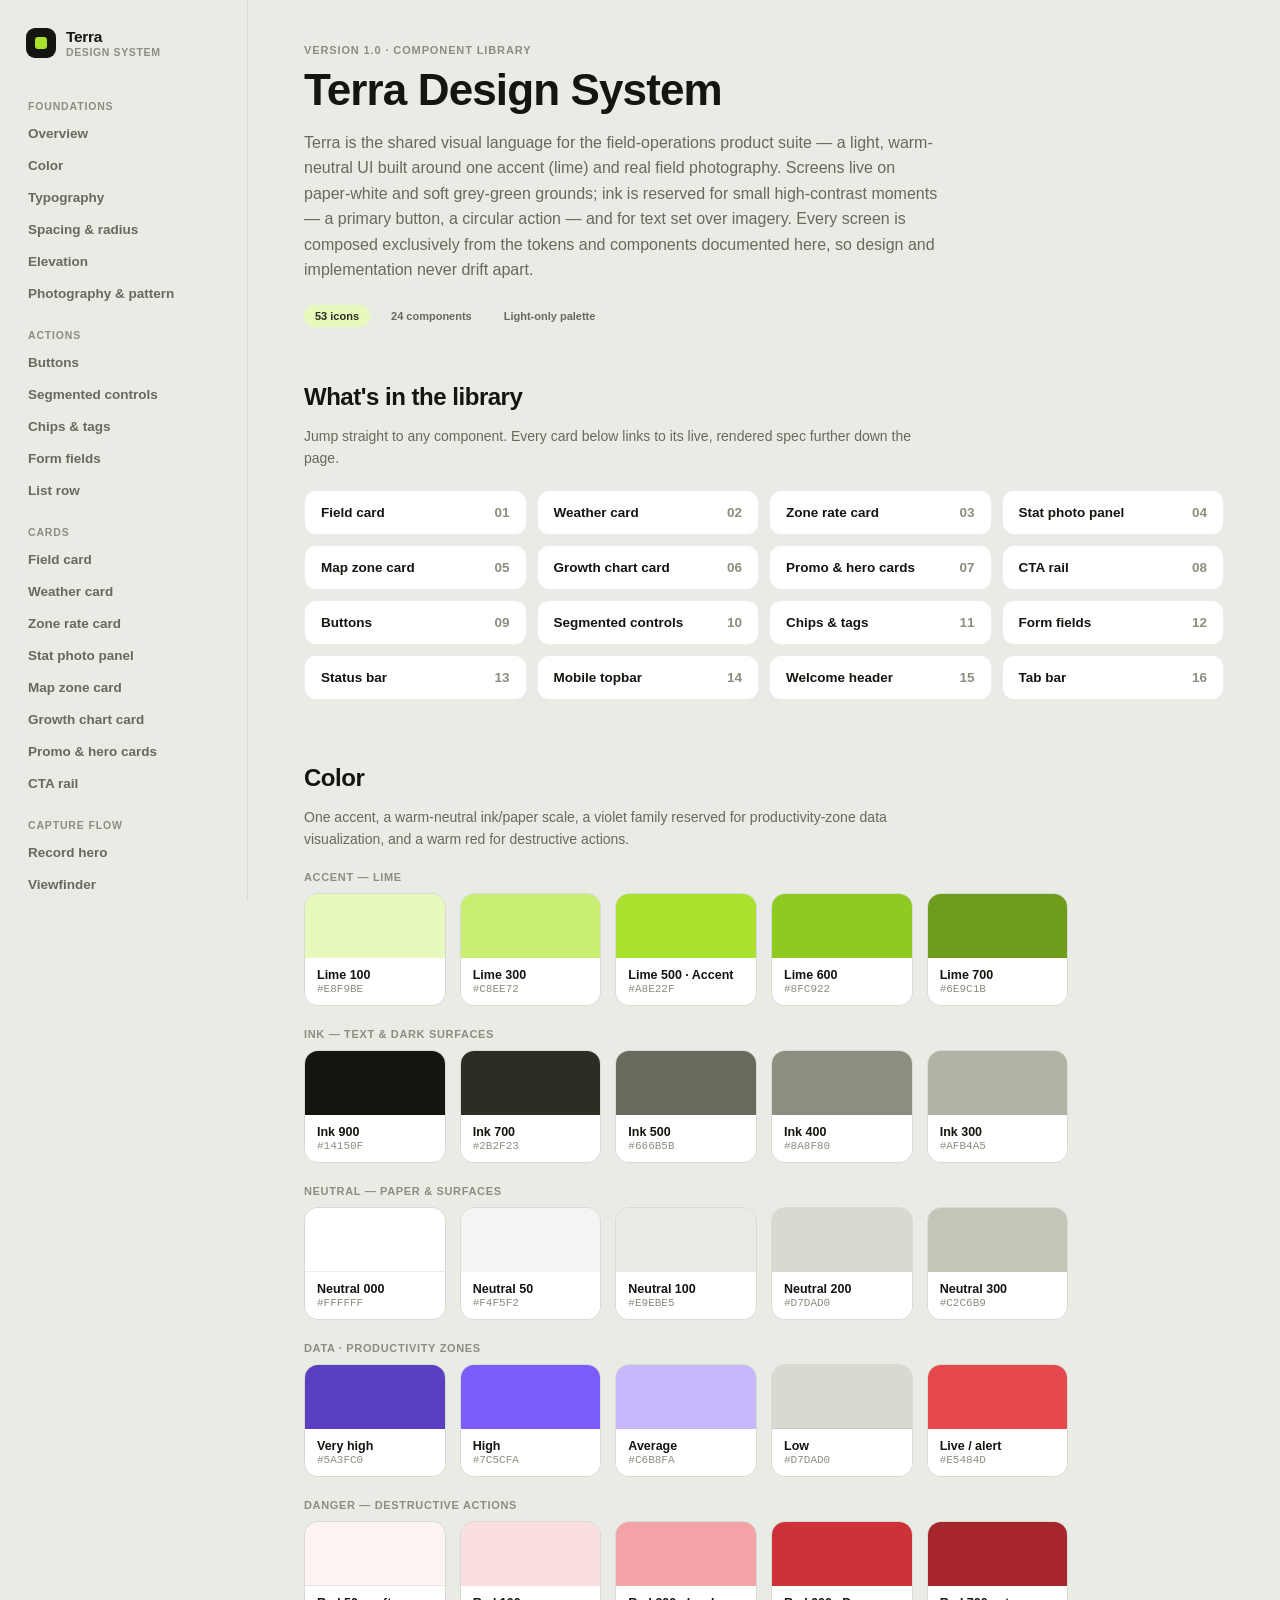
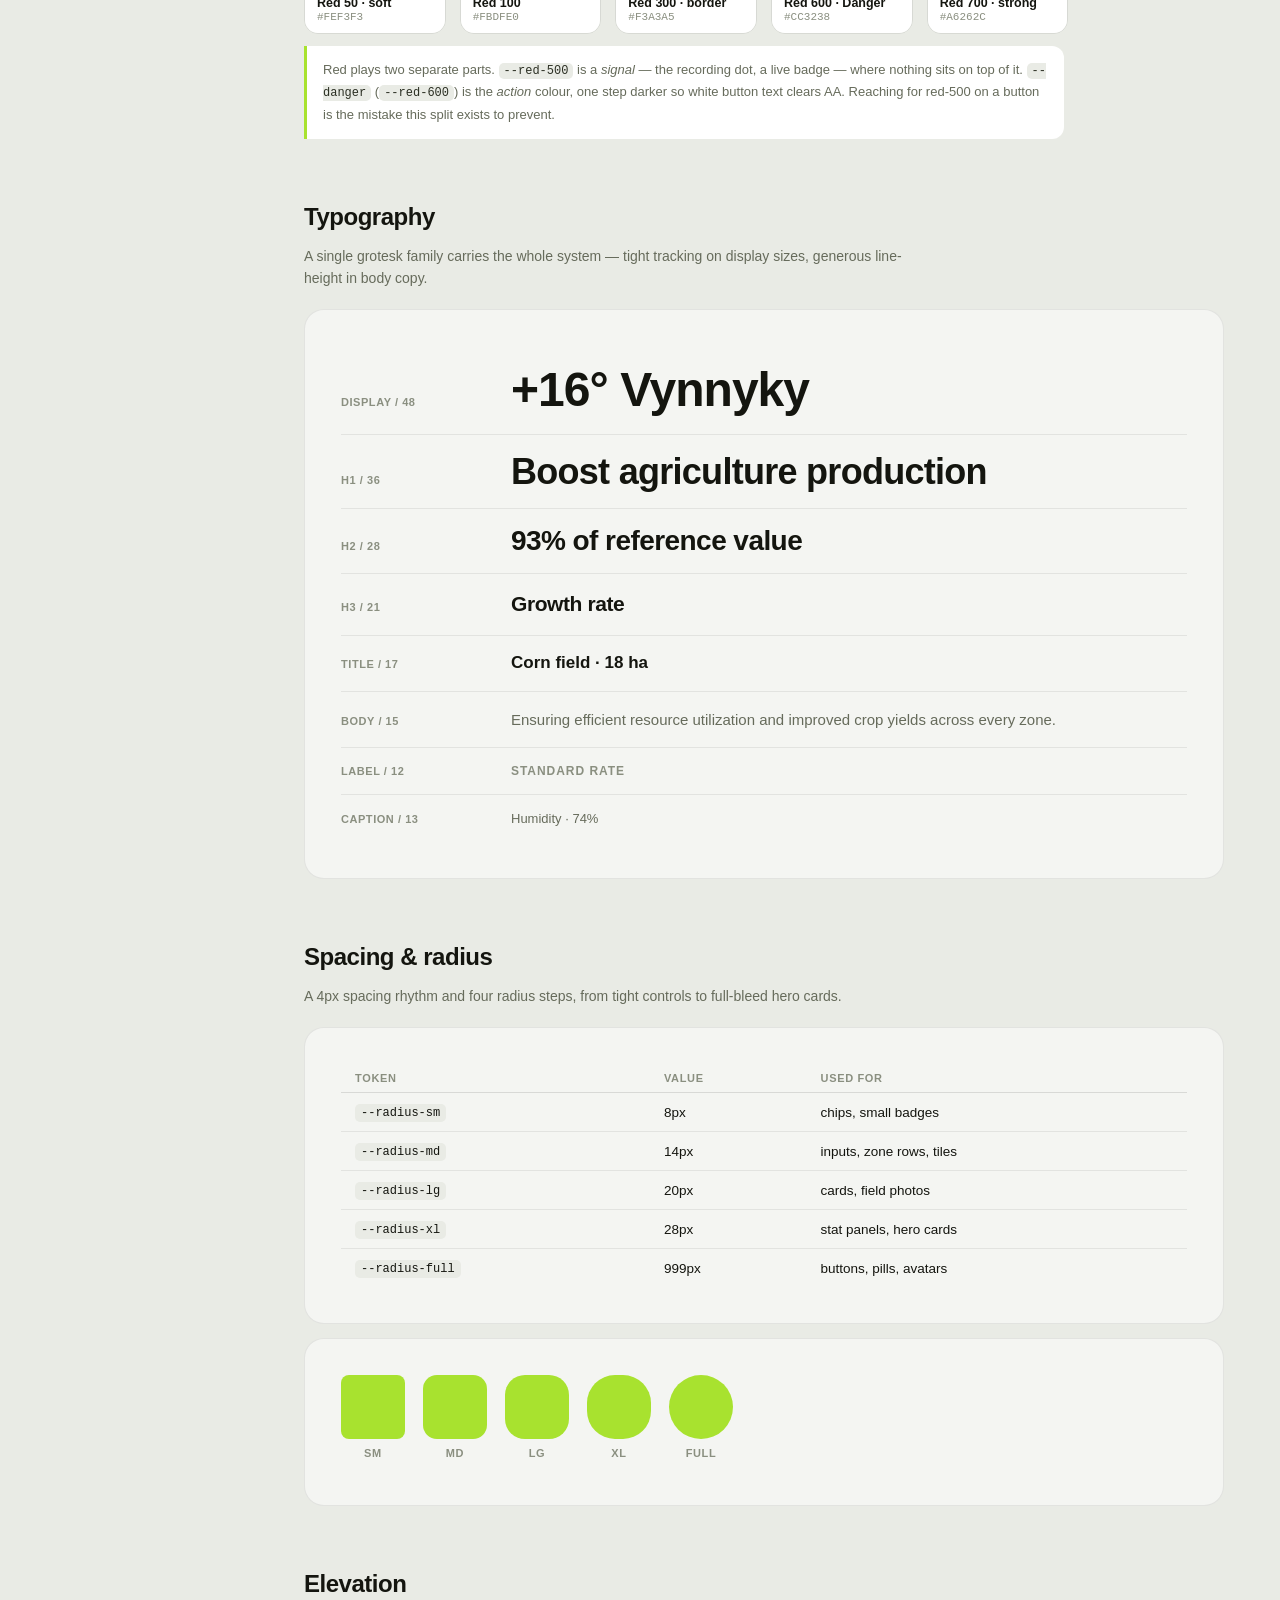
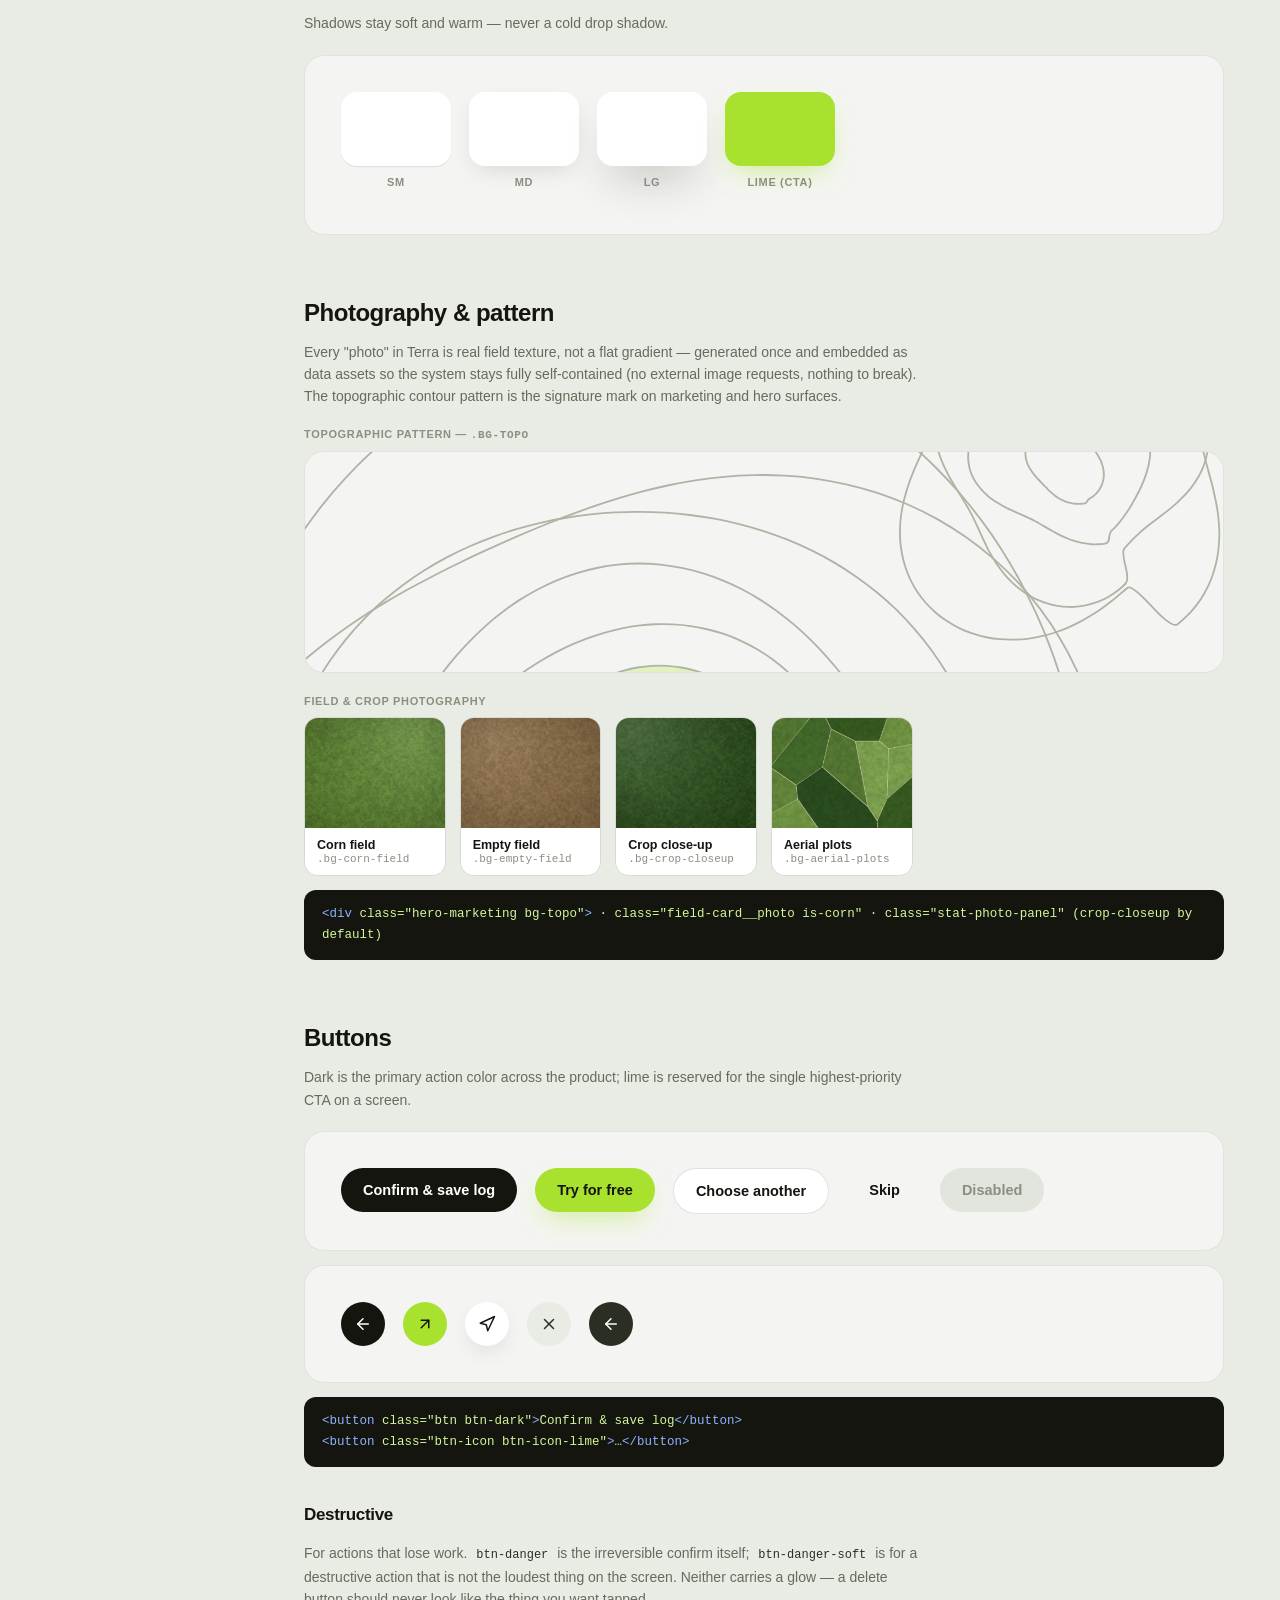
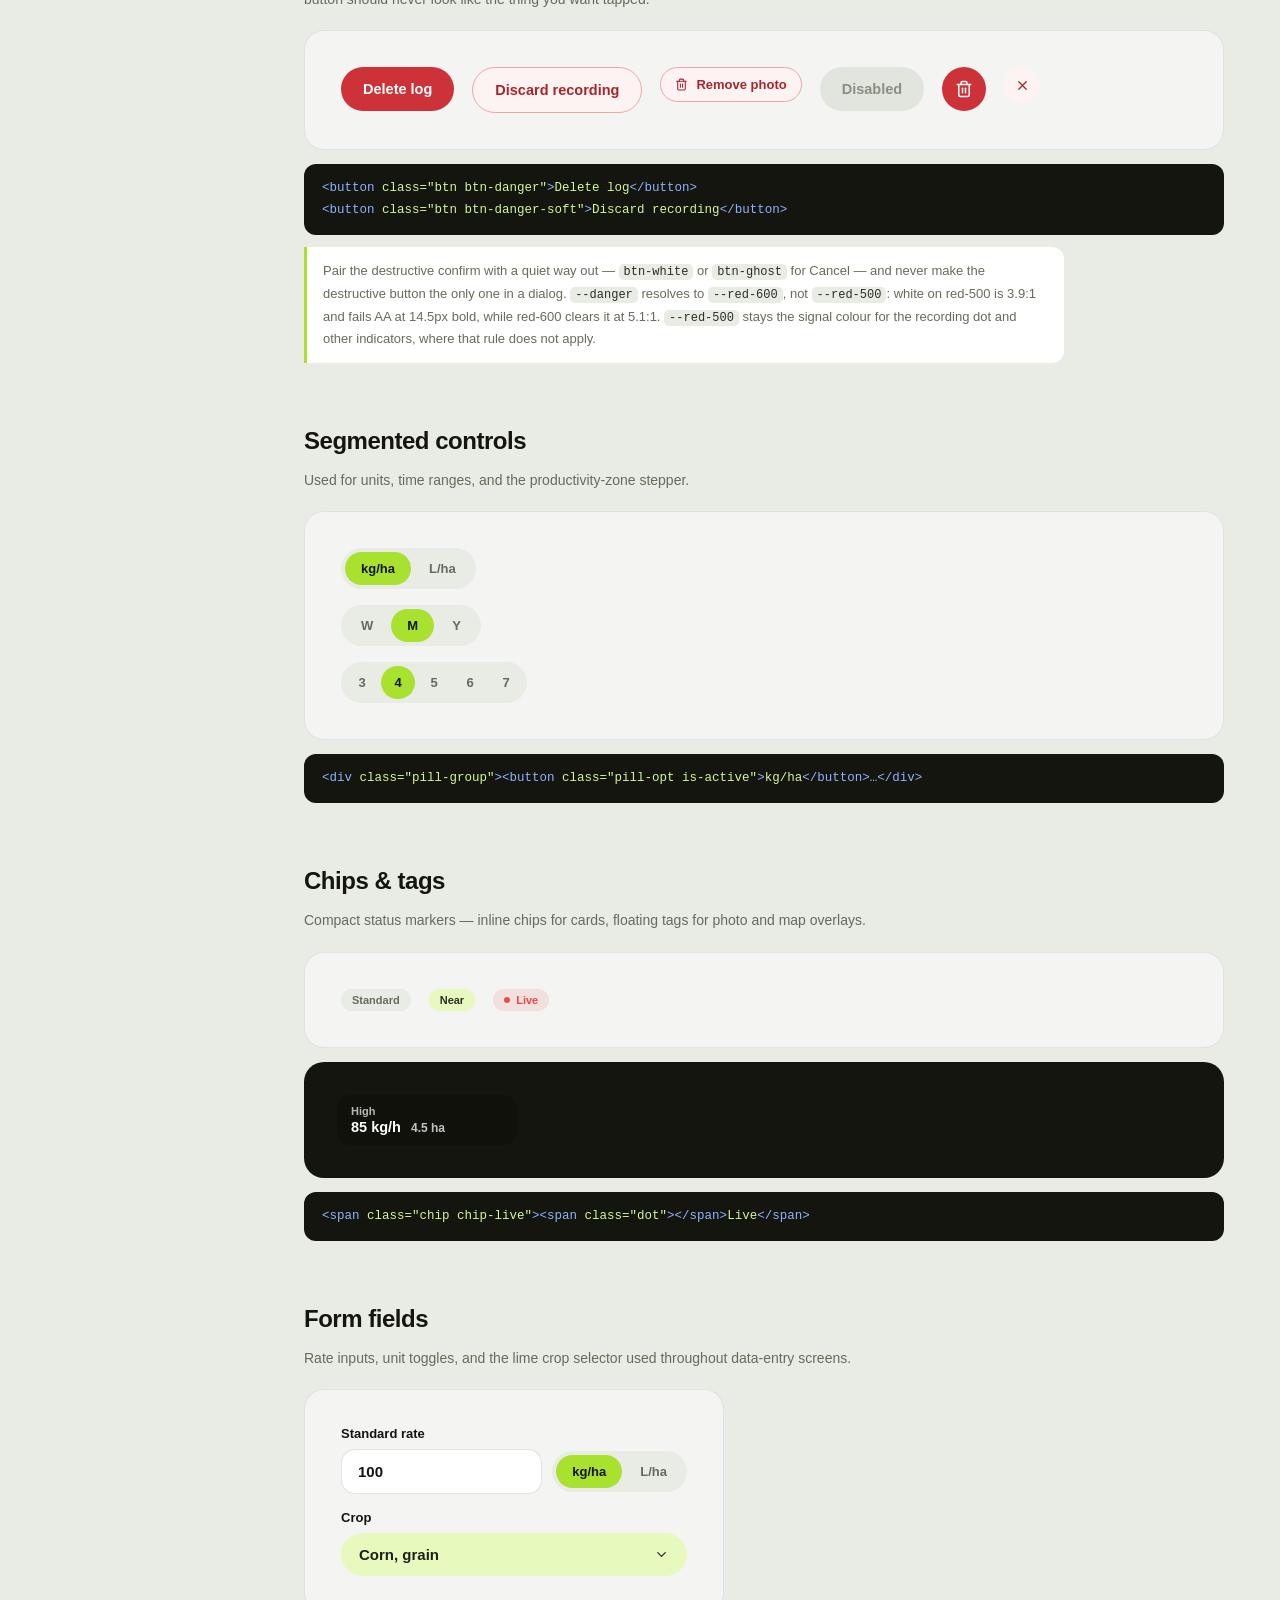
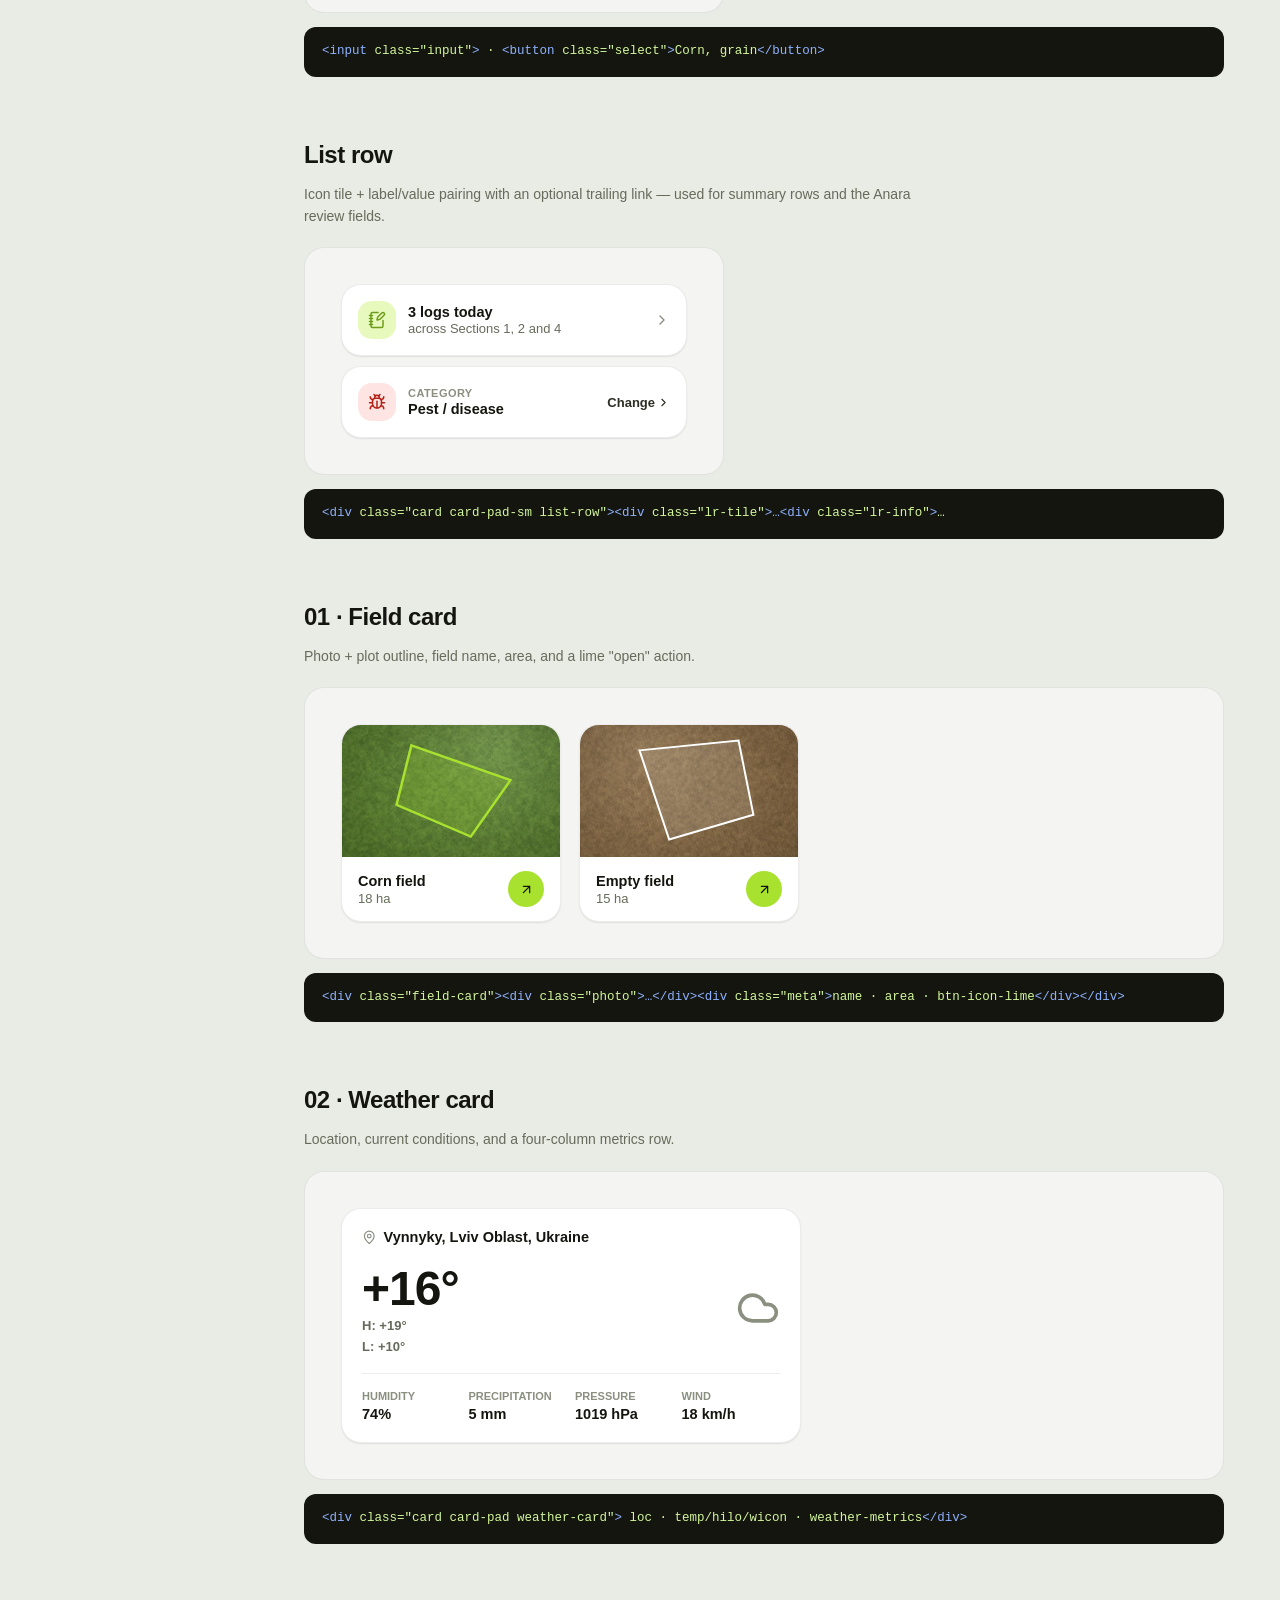
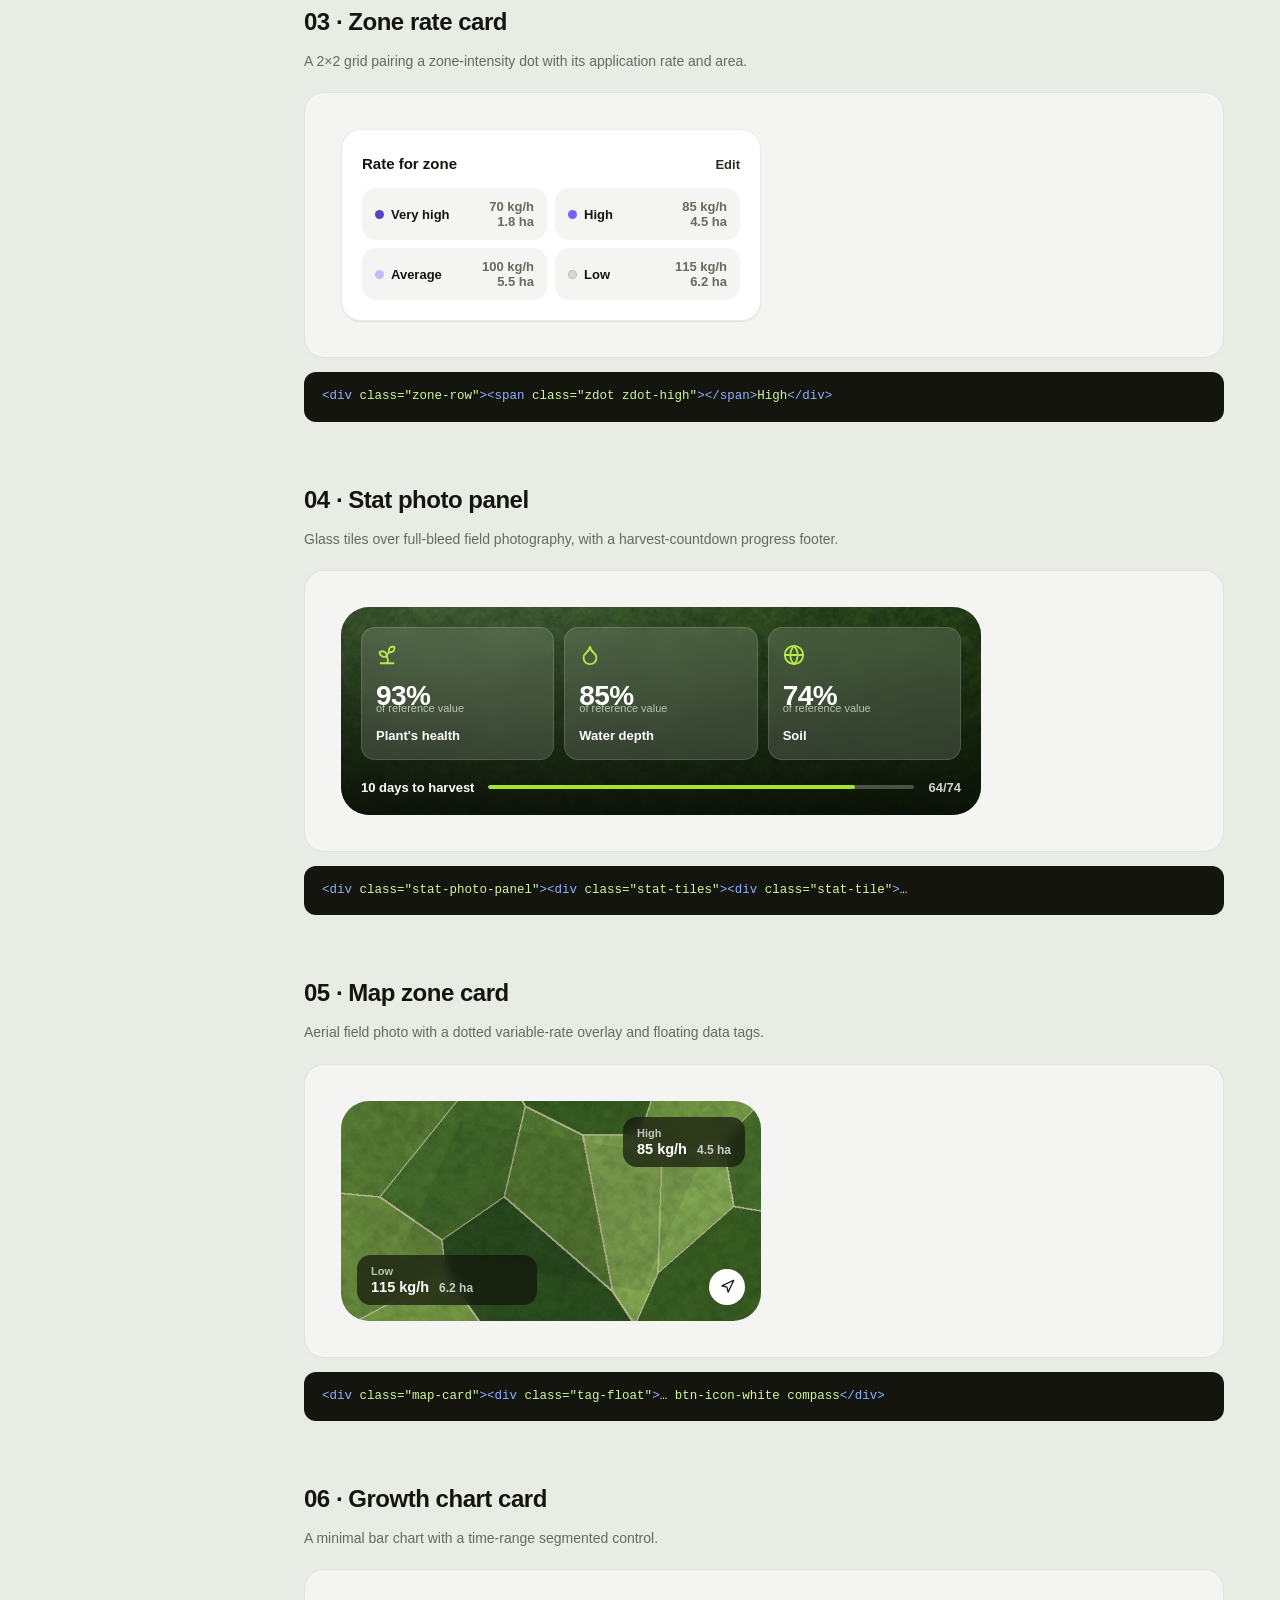
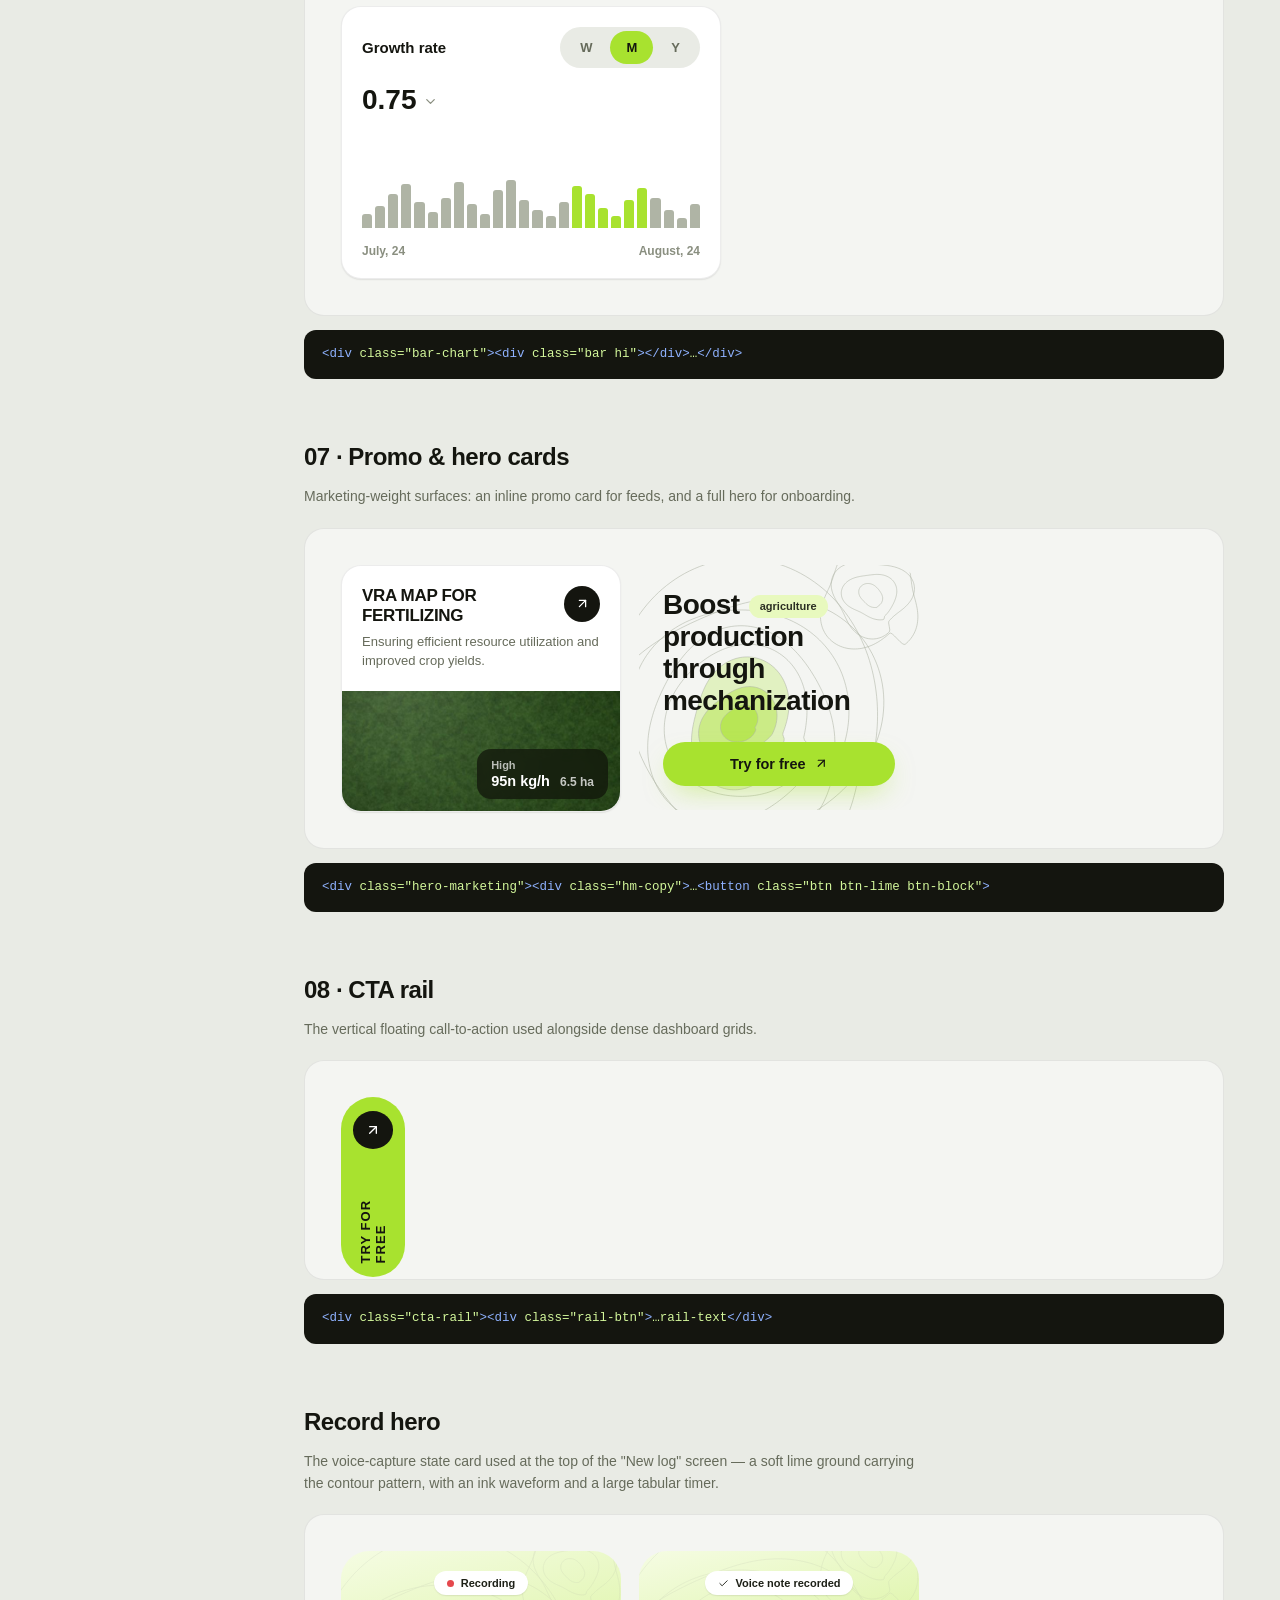
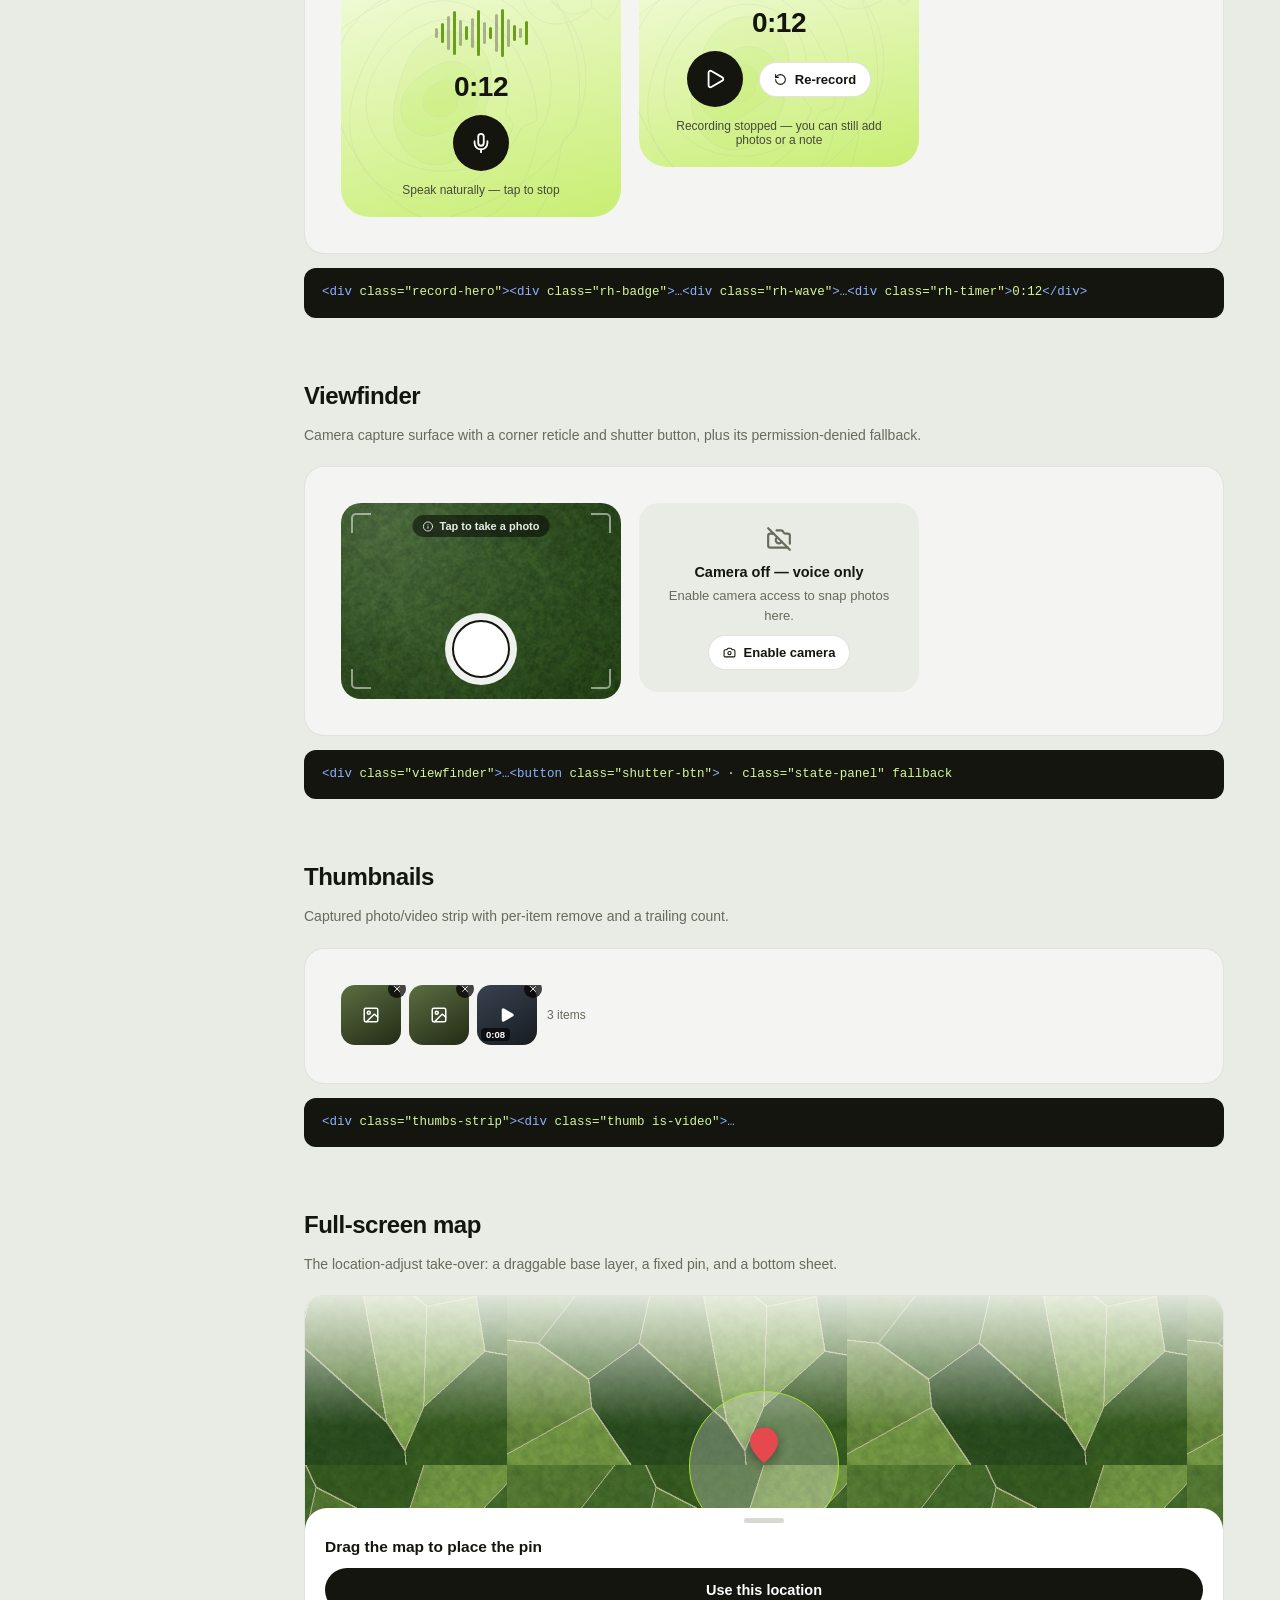
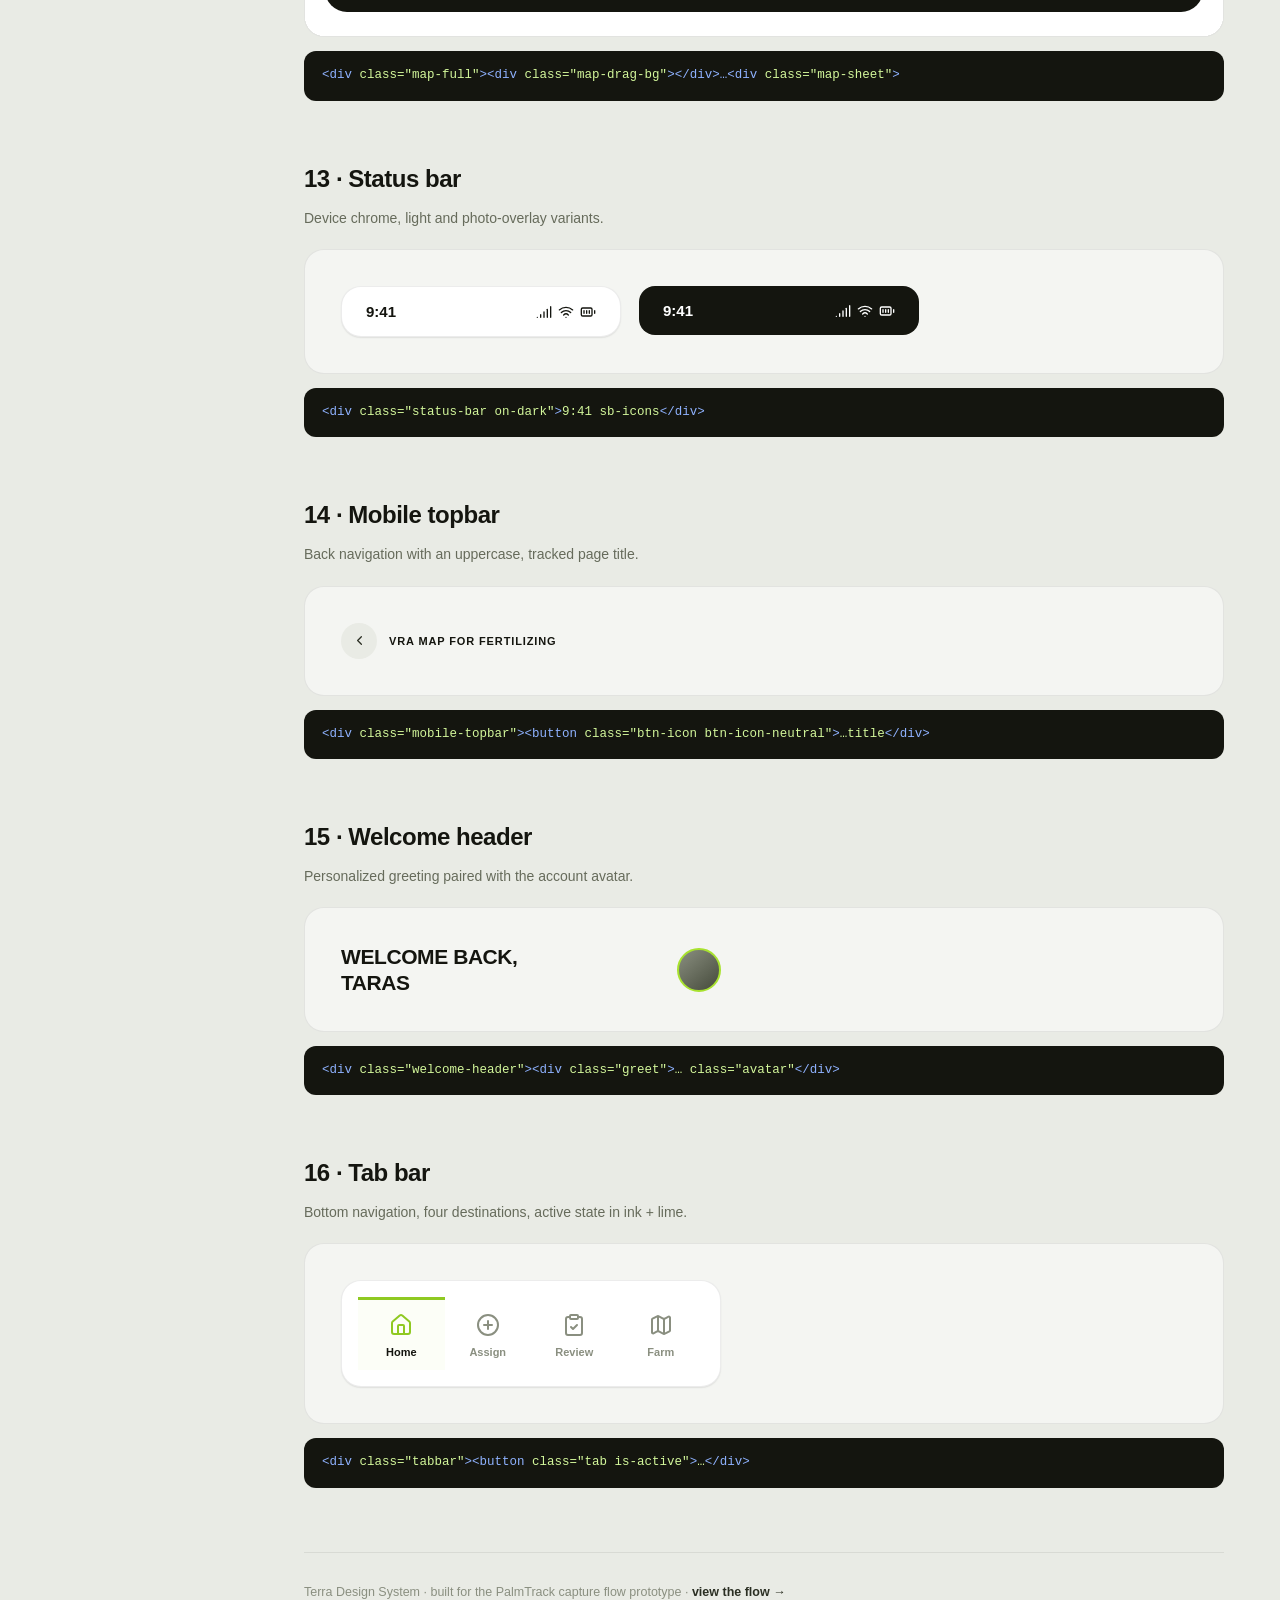
==== design-system/index.html @ 0495d7b0 "Restore Terra and the farm app from the published artifacts The container was reclaimed and the repo" ====
<!DOCTYPE html>
<html lang="en">
<head>
<meta charset="UTF-8">
<title>Terra Design System</title>
<meta name="viewport" content="width=device-width, initial-scale=1.0">
<meta name="description" content="Terra — the design system and component library for the precision-agriculture product suite.">
<link rel="stylesheet" href="tokens.css">
<link rel="stylesheet" href="textures.css">
<link rel="stylesheet" href="components.css">
<style>
  *,*::before,*::after{box-sizing:border-box;}
  html{scroll-behavior:smooth;}
  body{ margin:0; background:var(--bg-app); }

  .shell{ display:flex; min-height:100vh; }

  /* ---- Sidebar ---- */
  .sidenav{
    width:248px; flex-shrink:0; position:sticky; top:0; height:100vh; overflow-y:auto;
    padding:28px 18px; border-right:1px solid var(--border-subtle);
  }
  .brand{ display:flex; align-items:center; gap:10px; margin-bottom:28px; padding:0 8px; }
  .brand .mark{ width:30px; height:30px; border-radius:9px; background:var(--ink-900); display:flex; align-items:center; justify-content:center; }
  .brand .mark span{ width:12px; height:12px; border-radius:3px; background:var(--accent); display:block; }
  .brand .name{ font-weight:700; font-size:15.5px; letter-spacing:var(--tracking-tight); }
  .brand .tag{ font-size:10.5px; color:var(--text-tertiary); font-weight:700; letter-spacing:.06em; text-transform:uppercase; }

  .nav-group{ margin-bottom:6px; }
  .nav-group-label{ font-size:10.5px; font-weight:700; letter-spacing:.08em; text-transform:uppercase; color:var(--text-tertiary); padding:14px 10px 6px; }
  .nav-link{
    display:block; padding:8px 10px; border-radius:9px; font-size:13.5px; font-weight:600;
    color:var(--text-secondary); text-decoration:none; margin-bottom:1px;
  }
  .nav-link:hover{ background:var(--neutral-100); color:var(--text-primary); }

  .nav-foot{ margin-top:20px; padding:14px 10px 4px; border-top:1px solid var(--border-subtle); }
  .nav-foot a{ display:flex; align-items:center; gap:6px; font-size:12.5px; font-weight:700; color:var(--text-link); text-decoration:none; margin-bottom:8px; }

  /* ---- Main ---- */
  .main{ flex:1; min-width:0; padding:44px 56px 120px; max-width:1180px; }
  .page-head{ margin-bottom:56px; }
  .page-head .eyebrow{ color:var(--accent-strong); }
  .page-head h1{ font-size:44px; font-weight:700; letter-spacing:var(--tracking-tight); margin:10px 0 14px; line-height:1.08; }
  .page-head p{ font-size:16px; color:var(--text-secondary); max-width:640px; line-height:1.6; }
  .page-head .meta-row{ display:flex; gap:10px; margin-top:22px; }

  section.doc-section{ margin-bottom:64px; scroll-margin-top:24px; }
  .sec-head{ margin-bottom:20px; }
  .sec-head h2{ font-size:24px; font-weight:700; letter-spacing:var(--tracking-tight); margin-bottom:6px; }
  .sec-head p{ font-size:14px; color:var(--text-secondary); max-width:620px; line-height:1.6; }

  .preview{
    background:var(--bg-canvas); border:1px solid var(--border-subtle); border-radius:20px;
    padding:36px; margin-bottom:14px;
  }
  .preview-row{ display:flex; flex-wrap:wrap; gap:18px; align-items:flex-start; }
  .preview-label{ font-size:11px; font-weight:700; text-transform:uppercase; letter-spacing:.06em; color:var(--text-tertiary); margin-bottom:10px; }

  .spec-code{
    background:var(--ink-900); color:#D3F79B; border-radius:12px; padding:14px 18px; font-size:12.5px;
    font-family:'SF Mono', 'Fira Code', Menlo, Consolas, monospace; overflow-x:auto; line-height:1.7;
  }
  .spec-code .tag{ color:#8FB2FF; }
  .spec-code .cls{ color:#D3F79B; }

  /* Usage rule that sits under a spec — when to reach for a variant, and why */
  .note{
    margin-top:12px; padding:13px 16px; border-left:3px solid var(--accent);
    background:var(--surface); border-radius:0 12px 12px 0;
    font-size:13px; color:var(--text-secondary); line-height:1.65; max-width:760px;
  }
  .note code, .sec-head code{
    font-family:'SF Mono', 'Fira Code', Menlo, Consolas, monospace; font-size:12px;
    background:var(--neutral-100); color:var(--ink-700); padding:1px 5px; border-radius:5px;
  }

  /* swatches */
  .swatch-grid{ display:grid; grid-template-columns:repeat(auto-fill, minmax(140px,1fr)); gap:14px; }
  .swatch{ border-radius:14px; overflow:hidden; border:1px solid var(--border-subtle); }
  .swatch .fill{ height:64px; }
  .swatch .info{ background:var(--surface); padding:10px 12px; }
  .swatch .info .n{ font-size:12.5px; font-weight:700; }
  .swatch .info .h{ font-size:11px; color:var(--text-tertiary); font-family:monospace; margin-top:1px; }

  .type-row{ display:flex; align-items:baseline; gap:20px; padding:16px 0; border-bottom:1px solid var(--border-subtle); }
  .type-row:last-child{ border-bottom:none; }
  .type-row .tname{ width:150px; flex-shrink:0; font-size:11px; font-weight:700; color:var(--text-tertiary); text-transform:uppercase; letter-spacing:.05em; }

  .token-table{ width:100%; border-collapse:collapse; font-size:13.5px; }
  .token-table th{ text-align:left; font-size:11px; text-transform:uppercase; letter-spacing:.06em; color:var(--text-tertiary); padding:8px 14px; border-bottom:1px solid var(--border-default); }
  .token-table td{ padding:11px 14px; border-bottom:1px solid var(--border-subtle); }
  .token-table tr:last-child td{ border-bottom:none; }
  .token-table code{ font-family:monospace; background:var(--neutral-100); padding:2px 6px; border-radius:5px; font-size:12px; }
  .swatch-dot{ display:inline-block; width:14px; height:14px; border-radius:4px; margin-right:8px; vertical-align:-2px; border:1px solid var(--border-subtle); }

  .radius-demo{ width:64px; height:64px; background:var(--accent); }
  .shadow-demo{ width:110px; height:74px; background:var(--surface); border-radius:16px; }

  .component-index{ display:grid; grid-template-columns:repeat(auto-fill, minmax(220px,1fr)); gap:10px; margin-top:8px; }
  .component-index a{
    display:flex; align-items:center; justify-content:space-between; gap:8px;
    background:var(--surface); border:1px solid var(--border-subtle); border-radius:12px; padding:14px 16px;
    text-decoration:none; color:var(--text-primary); font-weight:700; font-size:13.5px;
  }
  .component-index a:hover{ border-color:var(--accent); }
  .component-index a span.n{ color:var(--text-tertiary); font-weight:600; }

  @media (max-width: 860px){
    .sidenav{ display:none; }
    .main{ padding:32px 20px 100px; }
  }
</style>
</head>

<body class="terra">

<div class="shell">
  <nav class="sidenav">
    <div class="brand">
      <div class="mark"><span></span></div>
      <div>
        <div class="name">Terra</div>
        <div class="tag">Design system</div>
      </div>
    </div>

    <div class="nav-group">
      <div class="nav-group-label">Foundations</div>
      <a class="nav-link" href="#overview">Overview</a>
      <a class="nav-link" href="#color">Color</a>
      <a class="nav-link" href="#typography">Typography</a>
      <a class="nav-link" href="#spacing">Spacing &amp; radius</a>
      <a class="nav-link" href="#elevation">Elevation</a>
      <a class="nav-link" href="#texture">Photography &amp; pattern</a>
    </div>
    <div class="nav-group">
      <div class="nav-group-label">Actions</div>
      <a class="nav-link" href="#buttons">Buttons</a>
      <a class="nav-link" href="#segmented">Segmented controls</a>
      <a class="nav-link" href="#chips">Chips &amp; tags</a>
      <a class="nav-link" href="#forms">Form fields</a>
      <a class="nav-link" href="#list-row">List row</a>
    </div>
    <div class="nav-group">
      <div class="nav-group-label">Cards</div>
      <a class="nav-link" href="#field-card">Field card</a>
      <a class="nav-link" href="#weather-card">Weather card</a>
      <a class="nav-link" href="#zone-card">Zone rate card</a>
      <a class="nav-link" href="#stat-panel">Stat photo panel</a>
      <a class="nav-link" href="#map-card">Map zone card</a>
      <a class="nav-link" href="#chart-card">Growth chart card</a>
      <a class="nav-link" href="#promo">Promo &amp; hero cards</a>
      <a class="nav-link" href="#cta-rail">CTA rail</a>
    </div>
    <div class="nav-group">
      <div class="nav-group-label">Capture flow</div>
      <a class="nav-link" href="#record-hero">Record hero</a>
      <a class="nav-link" href="#viewfinder">Viewfinder</a>
      <a class="nav-link" href="#thumbnails">Thumbnails</a>
      <a class="nav-link" href="#map-full">Full-screen map</a>
    </div>
    <div class="nav-group">
      <div class="nav-group-label">Navigation</div>
      <a class="nav-link" href="#statusbar">Status bar</a>
      <a class="nav-link" href="#topbar">Mobile topbar</a>
      <a class="nav-link" href="#welcome">Welcome header</a>
      <a class="nav-link" href="#tabbar">Tab bar</a>
    </div>

    <div class="nav-foot">
      <a href="../capture-flow.html">→ Capture flow prototype</a>
      <a href="https://github.com/vrichie0406/task-rps" target="_blank" rel="noopener">→ Source on GitHub</a>
    </div>
  </nav>

  <main class="main">
    <header class="page-head" id="overview">
      <div class="t-eyebrow">Version 1.0 · Component library</div>
      <h1>Terra Design System</h1>
      <p>Terra is the shared visual language for the field-operations product suite — a light, warm-neutral UI built around one accent (lime) and real field photography. Screens live on paper-white and soft grey-green grounds; ink is reserved for small high-contrast moments — a primary button, a circular action — and for text set over imagery. Every screen is composed exclusively from the tokens and components documented here, so design and implementation never drift apart.</p>
      <div class="meta-row">
        <span class="chip chip-lime">53 icons</span>
        <span class="chip">24 components</span>
        <span class="chip">Light-only palette</span>
      </div>
    </header>

    <section class="doc-section">
      <div class="sec-head"><h2>What's in the library</h2><p>Jump straight to any component. Every card below links to its live, rendered spec further down the page.</p></div>
      <div class="component-index">
        <a href="#field-card">Field card <span class="n">01</span></a>
        <a href="#weather-card">Weather card <span class="n">02</span></a>
        <a href="#zone-card">Zone rate card <span class="n">03</span></a>
        <a href="#stat-panel">Stat photo panel <span class="n">04</span></a>
        <a href="#map-card">Map zone card <span class="n">05</span></a>
        <a href="#chart-card">Growth chart card <span class="n">06</span></a>
        <a href="#promo">Promo &amp; hero cards <span class="n">07</span></a>
        <a href="#cta-rail">CTA rail <span class="n">08</span></a>
        <a href="#buttons">Buttons <span class="n">09</span></a>
        <a href="#segmented">Segmented controls <span class="n">10</span></a>
        <a href="#chips">Chips &amp; tags <span class="n">11</span></a>
        <a href="#forms">Form fields <span class="n">12</span></a>
        <a href="#statusbar">Status bar <span class="n">13</span></a>
        <a href="#topbar">Mobile topbar <span class="n">14</span></a>
        <a href="#welcome">Welcome header <span class="n">15</span></a>
        <a href="#tabbar">Tab bar <span class="n">16</span></a>
      </div>
    </section>

    <!-- ===================== COLOR ===================== -->
    <section class="doc-section" id="color">
      <div class="sec-head"><h2>Color</h2><p>One accent, a warm-neutral ink/paper scale, a violet family reserved for productivity-zone data visualization, and a warm red for destructive actions.</p></div>

      <div class="preview-label">Accent — Lime</div>
      <div class="swatch-grid" style="margin-bottom:22px;">
        <div class="swatch"><div class="fill" style="background:var(--lime-100)"></div><div class="info"><div class="n">Lime 100</div><div class="h">#E8F9BE</div></div></div>
        <div class="swatch"><div class="fill" style="background:var(--lime-300)"></div><div class="info"><div class="n">Lime 300</div><div class="h">#C8EE72</div></div></div>
        <div class="swatch"><div class="fill" style="background:var(--lime-500)"></div><div class="info"><div class="n">Lime 500 · Accent</div><div class="h">#A8E22F</div></div></div>
        <div class="swatch"><div class="fill" style="background:var(--lime-600)"></div><div class="info"><div class="n">Lime 600</div><div class="h">#8FC922</div></div></div>
        <div class="swatch"><div class="fill" style="background:var(--lime-700)"></div><div class="info"><div class="n">Lime 700</div><div class="h">#6E9C1B</div></div></div>
      </div>

      <div class="preview-label">Ink — text &amp; dark surfaces</div>
      <div class="swatch-grid" style="margin-bottom:22px;">
        <div class="swatch"><div class="fill" style="background:var(--ink-900)"></div><div class="info"><div class="n">Ink 900</div><div class="h">#14150F</div></div></div>
        <div class="swatch"><div class="fill" style="background:var(--ink-700)"></div><div class="info"><div class="n">Ink 700</div><div class="h">#2B2F23</div></div></div>
        <div class="swatch"><div class="fill" style="background:var(--ink-500)"></div><div class="info"><div class="n">Ink 500</div><div class="h">#666B5B</div></div></div>
        <div class="swatch"><div class="fill" style="background:var(--ink-400)"></div><div class="info"><div class="n">Ink 400</div><div class="h">#8A8F80</div></div></div>
        <div class="swatch"><div class="fill" style="background:var(--ink-300)"></div><div class="info"><div class="n">Ink 300</div><div class="h">#AFB4A5</div></div></div>
      </div>

      <div class="preview-label">Neutral — paper &amp; surfaces</div>
      <div class="swatch-grid" style="margin-bottom:22px;">
        <div class="swatch"><div class="fill" style="background:var(--neutral-000); border-bottom:1px solid var(--border-subtle);"></div><div class="info"><div class="n">Neutral 000</div><div class="h">#FFFFFF</div></div></div>
        <div class="swatch"><div class="fill" style="background:var(--neutral-50)"></div><div class="info"><div class="n">Neutral 50</div><div class="h">#F4F5F2</div></div></div>
        <div class="swatch"><div class="fill" style="background:var(--neutral-100)"></div><div class="info"><div class="n">Neutral 100</div><div class="h">#E9EBE5</div></div></div>
        <div class="swatch"><div class="fill" style="background:var(--neutral-200)"></div><div class="info"><div class="n">Neutral 200</div><div class="h">#D7DAD0</div></div></div>
        <div class="swatch"><div class="fill" style="background:var(--neutral-300)"></div><div class="info"><div class="n">Neutral 300</div><div class="h">#C2C6B9</div></div></div>
      </div>

      <div class="preview-label">Data · productivity zones</div>
      <div class="swatch-grid">
        <div class="swatch"><div class="fill" style="background:var(--zone-very-high)"></div><div class="info"><div class="n">Very high</div><div class="h">#5A3FC0</div></div></div>
        <div class="swatch"><div class="fill" style="background:var(--zone-high)"></div><div class="info"><div class="n">High</div><div class="h">#7C5CFA</div></div></div>
        <div class="swatch"><div class="fill" style="background:var(--zone-average)"></div><div class="info"><div class="n">Average</div><div class="h">#C6B8FA</div></div></div>
        <div class="swatch"><div class="fill" style="background:var(--zone-low); border-bottom:1px solid var(--border-subtle);"></div><div class="info"><div class="n">Low</div><div class="h">#D7DAD0</div></div></div>
        <div class="swatch"><div class="fill" style="background:var(--red-500)"></div><div class="info"><div class="n">Live / alert</div><div class="h">#E5484D</div></div></div>
      </div>

      <div class="preview-label" style="margin-top:22px;">Danger — destructive actions</div>
      <div class="swatch-grid">
        <div class="swatch"><div class="fill" style="background:var(--red-50); border-bottom:1px solid var(--border-subtle);"></div><div class="info"><div class="n">Red 50 · soft</div><div class="h">#FEF3F3</div></div></div>
        <div class="swatch"><div class="fill" style="background:var(--red-100)"></div><div class="info"><div class="n">Red 100</div><div class="h">#FBDFE0</div></div></div>
        <div class="swatch"><div class="fill" style="background:var(--red-300)"></div><div class="info"><div class="n">Red 300 · border</div><div class="h">#F3A3A5</div></div></div>
        <div class="swatch"><div class="fill" style="background:var(--red-600)"></div><div class="info"><div class="n">Red 600 · Danger</div><div class="h">#CC3238</div></div></div>
        <div class="swatch"><div class="fill" style="background:var(--red-700)"></div><div class="info"><div class="n">Red 700 · strong</div><div class="h">#A6262C</div></div></div>
      </div>
      <div class="note">Red plays two separate parts. <code>--red-500</code> is a <em>signal</em> — the recording dot, a live badge — where nothing sits on top of it. <code>--danger</code> (<code>--red-600</code>) is the <em>action</em> colour, one step darker so white button text clears AA. Reaching for red-500 on a button is the mistake this split exists to prevent.</div>
    </section>

    <!-- ===================== TYPOGRAPHY ===================== -->
    <section class="doc-section" id="typography">
      <div class="sec-head"><h2>Typography</h2><p>A single grotesk family carries the whole system — tight tracking on display sizes, generous line-height in body copy.</p></div>
      <div class="preview">
        <div class="type-row"><div class="tname">Display / 48</div><div class="t-display">+16° Vynnyky</div></div>
        <div class="type-row"><div class="tname">H1 / 36</div><div class="t-h1">Boost agriculture production</div></div>
        <div class="type-row"><div class="tname">H2 / 28</div><div class="t-h2">93% of reference value</div></div>
        <div class="type-row"><div class="tname">H3 / 21</div><div class="t-h3">Growth rate</div></div>
        <div class="type-row"><div class="tname">Title / 17</div><div class="t-title">Corn field · 18 ha</div></div>
        <div class="type-row"><div class="tname">Body / 15</div><div class="t-body">Ensuring efficient resource utilization and improved crop yields across every zone.</div></div>
        <div class="type-row"><div class="tname">Label / 12</div><div class="t-label">Standard rate</div></div>
        <div class="type-row"><div class="tname">Caption / 13</div><div class="t-caption">Humidity · 74%</div></div>
      </div>
    </section>

    <!-- ===================== SPACING/RADIUS ===================== -->
    <section class="doc-section" id="spacing">
      <div class="sec-head"><h2>Spacing &amp; radius</h2><p>A 4px spacing rhythm and four radius steps, from tight controls to full-bleed hero cards.</p></div>
      <div class="preview">
        <table class="token-table">
          <tr><th>Token</th><th>Value</th><th>Used for</th></tr>
          <tr><td><code>--radius-sm</code></td><td>8px</td><td>chips, small badges</td></tr>
          <tr><td><code>--radius-md</code></td><td>14px</td><td>inputs, zone rows, tiles</td></tr>
          <tr><td><code>--radius-lg</code></td><td>20px</td><td>cards, field photos</td></tr>
          <tr><td><code>--radius-xl</code></td><td>28px</td><td>stat panels, hero cards</td></tr>
          <tr><td><code>--radius-full</code></td><td>999px</td><td>buttons, pills, avatars</td></tr>
        </table>
      </div>
      <div class="preview preview-row">
        <div style="text-align:center;"><div class="radius-demo" style="border-radius:var(--radius-sm)"></div><div class="preview-label" style="margin-top:8px;">sm</div></div>
        <div style="text-align:center;"><div class="radius-demo" style="border-radius:var(--radius-md)"></div><div class="preview-label" style="margin-top:8px;">md</div></div>
        <div style="text-align:center;"><div class="radius-demo" style="border-radius:var(--radius-lg)"></div><div class="preview-label" style="margin-top:8px;">lg</div></div>
        <div style="text-align:center;"><div class="radius-demo" style="border-radius:var(--radius-xl)"></div><div class="preview-label" style="margin-top:8px;">xl</div></div>
        <div style="text-align:center;"><div class="radius-demo" style="border-radius:var(--radius-full)"></div><div class="preview-label" style="margin-top:8px;">full</div></div>
      </div>
    </section>

    <!-- ===================== ELEVATION ===================== -->
    <section class="doc-section" id="elevation">
      <div class="sec-head"><h2>Elevation</h2><p>Shadows stay soft and warm — never a cold drop shadow.</p></div>
      <div class="preview preview-row">
        <div style="text-align:center;"><div class="shadow-demo" style="box-shadow:var(--shadow-sm)"></div><div class="preview-label" style="margin-top:10px;">sm</div></div>
        <div style="text-align:center;"><div class="shadow-demo" style="box-shadow:var(--shadow-md)"></div><div class="preview-label" style="margin-top:10px;">md</div></div>
        <div style="text-align:center;"><div class="shadow-demo" style="box-shadow:var(--shadow-lg)"></div><div class="preview-label" style="margin-top:10px;">lg</div></div>
        <div style="text-align:center;"><div class="shadow-demo" style="box-shadow:var(--shadow-lime); background:var(--accent);"></div><div class="preview-label" style="margin-top:10px;">lime (CTA)</div></div>
      </div>
    </section>

    <!-- ===================== TEXTURE ===================== -->
    <section class="doc-section" id="texture">
      <div class="sec-head"><h2>Photography &amp; pattern</h2><p>Every "photo" in Terra is real field texture, not a flat gradient — generated once and embedded as data assets so the system stays fully self-contained (no external image requests, nothing to break). The topographic contour pattern is the signature mark on marketing and hero surfaces.</p></div>
      <div class="preview-label">Topographic pattern — <code style="font-family:monospace;">.bg-topo</code></div>
      <div class="preview" style="padding:0; overflow:hidden; margin-bottom:22px;">
        <div class="bg-topo" style="height:220px; background-color:var(--bg-canvas);"></div>
      </div>
      <div class="preview-label">Field &amp; crop photography</div>
      <div class="swatch-grid">
        <div class="swatch"><div class="fill bg-corn-field" style="height:110px;"></div><div class="info"><div class="n">Corn field</div><div class="h">.bg-corn-field</div></div></div>
        <div class="swatch"><div class="fill bg-empty-field" style="height:110px;"></div><div class="info"><div class="n">Empty field</div><div class="h">.bg-empty-field</div></div></div>
        <div class="swatch"><div class="fill bg-crop-closeup" style="height:110px;"></div><div class="info"><div class="n">Crop close-up</div><div class="h">.bg-crop-closeup</div></div></div>
        <div class="swatch"><div class="fill bg-aerial-plots" style="height:110px;"></div><div class="info"><div class="n">Aerial plots</div><div class="h">.bg-aerial-plots</div></div></div>
      </div>
      <div class="spec-code" style="margin-top:14px;"><span class="tag">&lt;div</span> <span class="cls">class="hero-marketing bg-topo"</span><span class="tag">&gt;</span> · <span class="cls">class="field-card__photo is-corn"</span> · <span class="cls">class="stat-photo-panel"</span> (crop-closeup by default)</div>
    </section>

    <!-- ===================== BUTTONS ===================== -->
    <section class="doc-section" id="buttons">
      <div class="sec-head"><h2>Buttons</h2><p>Dark is the primary action color across the product; lime is reserved for the single highest-priority CTA on a screen.</p></div>
      <div class="preview preview-row">
        <button class="btn btn-dark">Confirm &amp; save log</button>
        <button class="btn btn-lime">Try for free</button>
        <button class="btn btn-white">Choose another</button>
        <button class="btn btn-ghost">Skip</button>
        <button class="btn btn-dark" disabled>Disabled</button>
      </div>
      <div class="preview preview-row">
        <button class="btn-icon btn-icon-dark"><svg class="icon"><use href="#i-arrow-left"/></svg></button>
        <button class="btn-icon btn-icon-lime"><svg class="icon"><use href="#i-arrow-up-right"/></svg></button>
        <button class="btn-icon btn-icon-white"><svg class="icon"><use href="#i-navigation"/></svg></button>
        <button class="btn-icon btn-icon-neutral"><svg class="icon"><use href="#i-x"/></svg></button>
        <button class="btn-icon btn-icon-glass" style="background:var(--ink-700);"><svg class="icon"><use href="#i-arrow-left"/></svg></button>
      </div>
      <div class="spec-code"><span class="tag">&lt;button</span> <span class="cls">class="btn btn-dark"</span><span class="tag">&gt;</span>Confirm &amp; save log<span class="tag">&lt;/button&gt;</span><br><span class="tag">&lt;button</span> <span class="cls">class="btn-icon btn-icon-lime"</span><span class="tag">&gt;</span>…<span class="tag">&lt;/button&gt;</span></div>

      <div class="sec-head" style="margin-top:38px;"><h3 style="font-size:17px;font-weight:700;letter-spacing:var(--tracking-tight);">Destructive</h3><p>For actions that lose work. <code>btn-danger</code> is the irreversible confirm itself; <code>btn-danger-soft</code> is for a destructive action that is not the loudest thing on the screen. Neither carries a glow — a delete button should never look like the thing you want tapped.</p></div>
      <div class="preview preview-row">
        <button class="btn btn-danger">Delete log</button>
        <button class="btn btn-danger-soft">Discard recording</button>
        <button class="btn btn-danger-soft btn-sm"><svg class="icon"><use href="#i-trash-2"/></svg>Remove photo</button>
        <button class="btn btn-danger" disabled>Disabled</button>
        <button class="btn-icon btn-icon-danger"><svg class="icon"><use href="#i-trash-2"/></svg></button>
        <button class="btn-icon btn-icon-danger-soft btn-icon-sm"><svg class="icon"><use href="#i-x"/></svg></button>
      </div>
      <div class="spec-code"><span class="tag">&lt;button</span> <span class="cls">class="btn btn-danger"</span><span class="tag">&gt;</span>Delete log<span class="tag">&lt;/button&gt;</span><br><span class="tag">&lt;button</span> <span class="cls">class="btn btn-danger-soft"</span><span class="tag">&gt;</span>Discard recording<span class="tag">&lt;/button&gt;</span></div>
      <div class="note">Pair the destructive confirm with a quiet way out — <code>btn-white</code> or <code>btn-ghost</code> for Cancel — and never make the destructive button the only one in a dialog. <code>--danger</code> resolves to <code>--red-600</code>, not <code>--red-500</code>: white on red-500 is 3.9:1 and fails AA at 14.5px bold, while red-600 clears it at 5.1:1. <code>--red-500</code> stays the signal colour for the recording dot and other indicators, where that rule does not apply.</div>
    </section>

    <!-- ===================== SEGMENTED ===================== -->
    <section class="doc-section" id="segmented">
      <div class="sec-head"><h2>Segmented controls</h2><p>Used for units, time ranges, and the productivity-zone stepper.</p></div>
      <div class="preview preview-row" style="flex-direction:column; align-items:flex-start; gap:16px;">
        <div class="pill-group">
          <button class="pill-opt is-active">kg/ha</button>
          <button class="pill-opt">L/ha</button>
        </div>
        <div class="pill-group">
          <button class="pill-opt">W</button>
          <button class="pill-opt is-active">M</button>
          <button class="pill-opt">Y</button>
        </div>
        <div class="pill-group pill-numbers">
          <button class="pill-opt">3</button>
          <button class="pill-opt is-active">4</button>
          <button class="pill-opt">5</button>
          <button class="pill-opt">6</button>
          <button class="pill-opt">7</button>
        </div>
      </div>
      <div class="spec-code"><span class="tag">&lt;div</span> <span class="cls">class="pill-group"</span><span class="tag">&gt;&lt;button</span> <span class="cls">class="pill-opt is-active"</span><span class="tag">&gt;</span>kg/ha<span class="tag">&lt;/button&gt;…&lt;/div&gt;</span></div>
    </section>

    <!-- ===================== CHIPS ===================== -->
    <section class="doc-section" id="chips">
      <div class="sec-head"><h2>Chips &amp; tags</h2><p>Compact status markers — inline chips for cards, floating tags for photo and map overlays.</p></div>
      <div class="preview preview-row">
        <span class="chip">Standard</span>
        <span class="chip chip-lime">Near</span>
        <span class="chip chip-live"><span class="dot"></span>Live</span>
      </div>
      <div class="preview" style="background:var(--ink-900); padding:32px;">
        <div class="tag-float" style="width:180px;">
          <div class="tag-label">High</div>
          <div class="tag-values">85 kg/h <span class="sub">4.5 ha</span></div>
        </div>
      </div>
      <div class="spec-code"><span class="tag">&lt;span</span> <span class="cls">class="chip chip-live"</span><span class="tag">&gt;&lt;span</span> <span class="cls">class="dot"</span><span class="tag">&gt;&lt;/span&gt;</span>Live<span class="tag">&lt;/span&gt;</span></div>
    </section>

    <!-- ===================== FORMS ===================== -->
    <section class="doc-section" id="forms">
      <div class="sec-head"><h2>Form fields</h2><p>Rate inputs, unit toggles, and the lime crop selector used throughout data-entry screens.</p></div>
      <div class="preview" style="max-width:420px;">
        <div class="t-stack" style="gap:16px;">
          <div class="field">
            <div class="field-label">Standard rate</div>
            <div class="field-row">
              <input class="input" value="100">
              <div class="pill-group"><button class="pill-opt is-active">kg/ha</button><button class="pill-opt">L/ha</button></div>
            </div>
          </div>
          <div class="field">
            <div class="field-label">Crop</div>
            <button class="select">Corn, grain <svg class="icon chev"><use href="#i-chevron-down"/></svg></button>
          </div>
        </div>
      </div>
      <div class="spec-code"><span class="tag">&lt;input</span> <span class="cls">class="input"</span><span class="tag">&gt;</span> · <span class="tag">&lt;button</span> <span class="cls">class="select"</span><span class="tag">&gt;</span>Corn, grain<span class="tag">&lt;/button&gt;</span></div>
    </section>

    <!-- ===================== LIST ROW ===================== -->
    <section class="doc-section" id="list-row">
      <div class="sec-head"><h2>List row</h2><p>Icon tile + label/value pairing with an optional trailing link — used for summary rows and the Anara review fields.</p></div>
      <div class="preview" style="max-width:420px;">
        <div class="t-stack" style="gap:10px;">
          <div class="card card-pad-sm list-row">
            <div class="lr-tile" style="background:var(--lime-100); color:var(--lime-700);"><svg class="icon"><use href="#i-notebook-pen"/></svg></div>
            <div class="lr-info"><div class="lr-value">3 logs today</div><div class="lr-sub">across Sections 1, 2 and 4</div></div>
            <svg class="icon" style="color:var(--text-tertiary);"><use href="#i-chevron-right"/></svg>
          </div>
          <div class="card card-pad-sm list-row">
            <div class="lr-tile" style="background:#FEE4E2; color:#B42318;"><svg class="icon"><use href="#i-bug"/></svg></div>
            <div class="lr-info"><div class="lr-label">Category</div><div class="lr-value">Pest / disease</div></div>
            <button class="lr-action">Change<svg class="icon"><use href="#i-chevron-right"/></svg></button>
          </div>
        </div>
      </div>
      <div class="spec-code"><span class="tag">&lt;div</span> <span class="cls">class="card card-pad-sm list-row"</span><span class="tag">&gt;&lt;div</span> <span class="cls">class="lr-tile"</span><span class="tag">&gt;…&lt;div</span> <span class="cls">class="lr-info"</span><span class="tag">&gt;</span>…</div>
    </section>

    <!-- ===================== FIELD CARD ===================== -->
    <section class="doc-section" id="field-card">
      <div class="sec-head"><h2>01 · Field card</h2><p>Photo + plot outline, field name, area, and a lime "open" action.</p></div>
      <div class="preview preview-row">
        <div class="field-card" style="width:220px;">
          <div class="photo is-corn">
            <svg class="plot" viewBox="0 0 220 132"><polygon points="70,20 170,55 130,112 55,80" fill="rgba(168,226,47,.18)" stroke="#A8E22F" stroke-width="2.5"/></svg>
          </div>
          <div class="meta">
            <div><div class="name">Corn field</div><div class="area">18 ha</div></div>
            <button class="btn-icon btn-icon-lime btn-icon-sm"><svg class="icon"><use href="#i-arrow-up-right"/></svg></button>
          </div>
        </div>
        <div class="field-card" style="width:220px;">
          <div class="photo is-empty">
            <svg class="plot" viewBox="0 0 220 132"><polygon points="60,25 160,15 175,90 90,115" fill="rgba(255,255,255,.10)" stroke="#ffffff" stroke-width="2"/></svg>
          </div>
          <div class="meta">
            <div><div class="name">Empty field</div><div class="area">15 ha</div></div>
            <button class="btn-icon btn-icon-lime btn-icon-sm"><svg class="icon"><use href="#i-arrow-up-right"/></svg></button>
          </div>
        </div>
      </div>
      <div class="spec-code"><span class="tag">&lt;div</span> <span class="cls">class="field-card"</span><span class="tag">&gt;&lt;div</span> <span class="cls">class="photo"</span><span class="tag">&gt;…&lt;/div&gt;&lt;div</span> <span class="cls">class="meta"</span><span class="tag">&gt;</span>name · area · <span class="cls">btn-icon-lime</span><span class="tag">&lt;/div&gt;&lt;/div&gt;</span></div>
    </section>

    <!-- ===================== WEATHER CARD ===================== -->
    <section class="doc-section" id="weather-card">
      <div class="sec-head"><h2>02 · Weather card</h2><p>Location, current conditions, and a four-column metrics row.</p></div>
      <div class="preview">
        <div class="card card-pad weather-card" style="max-width:460px;">
          <div class="loc"><svg class="icon"><use href="#i-map-pin"/></svg>Vynnyky, Lviv Oblast, Ukraine</div>
          <div class="now">
            <div>
              <div class="temp">+16°</div>
              <div class="hilo">H: +19°<br>L: +10°</div>
            </div>
            <span class="wicon"><svg class="icon"><use href="#i-cloud"/></svg></span>
          </div>
          <div class="weather-metrics">
            <div><div class="m-label">HUMIDITY</div><div class="m-val">74%</div></div>
            <div><div class="m-label">PRECIPITATION</div><div class="m-val">5 mm</div></div>
            <div><div class="m-label">PRESSURE</div><div class="m-val">1019 hPa</div></div>
            <div><div class="m-label">WIND</div><div class="m-val">18 km/h</div></div>
          </div>
        </div>
      </div>
      <div class="spec-code"><span class="tag">&lt;div</span> <span class="cls">class="card card-pad weather-card"</span><span class="tag">&gt;</span> loc · temp/hilo/wicon · <span class="cls">weather-metrics</span><span class="tag">&lt;/div&gt;</span></div>
    </section>

    <!-- ===================== ZONE CARD ===================== -->
    <section class="doc-section" id="zone-card">
      <div class="sec-head"><h2>03 · Zone rate card</h2><p>A 2×2 grid pairing a zone-intensity dot with its application rate and area.</p></div>
      <div class="preview">
        <div class="card card-pad" style="max-width:420px;">
          <div class="u-flex u-justify-between u-items-center u-mt-1" style="margin-bottom:14px;">
            <div class="t-title" style="font-size:15px;">Rate for zone</div>
            <a href="#" class="t-caption" style="font-weight:700; color:var(--text-link); text-decoration:none;">Edit</a>
          </div>
          <div class="zone-grid">
            <div class="zone-row"><span class="zlabel"><span class="zdot zdot-very-high"></span>Very high</span><span class="zval">70 kg/h<br>1.8 ha</span></div>
            <div class="zone-row"><span class="zlabel"><span class="zdot zdot-high"></span>High</span><span class="zval">85 kg/h<br>4.5 ha</span></div>
            <div class="zone-row"><span class="zlabel"><span class="zdot zdot-average"></span>Average</span><span class="zval">100 kg/h<br>5.5 ha</span></div>
            <div class="zone-row"><span class="zlabel"><span class="zdot zdot-low"></span>Low</span><span class="zval">115 kg/h<br>6.2 ha</span></div>
          </div>
        </div>
      </div>
      <div class="spec-code"><span class="tag">&lt;div</span> <span class="cls">class="zone-row"</span><span class="tag">&gt;&lt;span</span> <span class="cls">class="zdot zdot-high"</span><span class="tag">&gt;&lt;/span&gt;</span>High<span class="tag">&lt;/div&gt;</span></div>
    </section>

    <!-- ===================== STAT PANEL ===================== -->
    <section class="doc-section" id="stat-panel">
      <div class="sec-head"><h2>04 · Stat photo panel</h2><p>Glass tiles over full-bleed field photography, with a harvest-countdown progress footer.</p></div>
      <div class="preview">
        <div class="stat-photo-panel" style="max-width:640px;">
          <div class="stat-tiles">
            <div class="stat-tile"><svg class="icon ticon"><use href="#i-sprout"/></svg><div><div class="tval">93%</div><div class="tref">of reference value</div></div><div class="tlabel">Plant's health</div></div>
            <div class="stat-tile"><svg class="icon ticon"><use href="#i-droplet"/></svg><div><div class="tval">85%</div><div class="tref">of reference value</div></div><div class="tlabel">Water depth</div></div>
            <div class="stat-tile"><svg class="icon ticon"><use href="#i-globe"/></svg><div><div class="tval">74%</div><div class="tref">of reference value</div></div><div class="tlabel">Soil</div></div>
          </div>
          <div class="stat-photo-footer">
            <span class="flabel">10 days to harvest</span>
            <div class="progress-track"><div class="progress-fill" style="width:86%;"></div></div>
            <span class="fval">64/74</span>
          </div>
        </div>
      </div>
      <div class="spec-code"><span class="tag">&lt;div</span> <span class="cls">class="stat-photo-panel"</span><span class="tag">&gt;&lt;div</span> <span class="cls">class="stat-tiles"</span><span class="tag">&gt;&lt;div</span> <span class="cls">class="stat-tile"</span><span class="tag">&gt;</span>…</div>
    </section>

    <!-- ===================== MAP CARD ===================== -->
    <section class="doc-section" id="map-card">
      <div class="sec-head"><h2>05 · Map zone card</h2><p>Aerial field photo with a dotted variable-rate overlay and floating data tags.</p></div>
      <div class="preview">
        <div class="map-card" style="max-width:420px;">
          <div class="map-inner">
            <svg class="plot-overlay" viewBox="0 0 420 220" preserveAspectRatio="none">
              <polygon points="120,20 360,60 300,190 60,150" fill="rgba(0,0,0,.08)"/>
            </svg>
            <div class="tag-float" style="top:16px; right:16px;"><div class="tag-label">High</div><div class="tag-values">85 kg/h <span class="sub">4.5 ha</span></div></div>
            <div class="tag-float" style="left:16px; bottom:16px; width:180px;"><div class="tag-label">Low</div><div class="tag-values">115 kg/h <span class="sub">6.2 ha</span></div></div>
            <button class="btn-icon btn-icon-white btn-icon-sm" style="position:absolute; right:16px; bottom:16px;"><svg class="icon"><use href="#i-navigation"/></svg></button>
          </div>
        </div>
      </div>
      <div class="spec-code"><span class="tag">&lt;div</span> <span class="cls">class="map-card"</span><span class="tag">&gt;&lt;div</span> <span class="cls">class="tag-float"</span><span class="tag">&gt;</span>… <span class="cls">btn-icon-white</span> compass<span class="tag">&lt;/div&gt;</span></div>
    </section>

    <!-- ===================== CHART CARD ===================== -->
    <section class="doc-section" id="chart-card">
      <div class="sec-head"><h2>06 · Growth chart card</h2><p>A minimal bar chart with a time-range segmented control.</p></div>
      <div class="preview">
        <div class="card card-pad chart-card" style="max-width:380px;">
          <div class="chart-head">
            <div class="t-title" style="font-size:15px;">Growth rate</div>
            <div class="pill-group"><button class="pill-opt">W</button><button class="pill-opt is-active">M</button><button class="pill-opt">Y</button></div>
          </div>
          <div class="chart-value">0.75 <svg class="icon" style="color:var(--text-tertiary); font-size:15px;"><use href="#i-chevron-down"/></svg></div>
          <div class="bar-chart" id="ds-bars"></div>
          <div class="chart-foot"><span>July, 24</span><span>August, 24</span></div>
        </div>
      </div>
      <div class="spec-code"><span class="tag">&lt;div</span> <span class="cls">class="bar-chart"</span><span class="tag">&gt;&lt;div</span> <span class="cls">class="bar hi"</span><span class="tag">&gt;&lt;/div&gt;</span>…<span class="tag">&lt;/div&gt;</span></div>
    </section>

    <!-- ===================== PROMO / HERO ===================== -->
    <section class="doc-section" id="promo">
      <div class="sec-head"><h2>07 · Promo &amp; hero cards</h2><p>Marketing-weight surfaces: an inline promo card for feeds, and a full hero for onboarding.</p></div>
      <div class="preview preview-row">
        <div class="promo-card" style="width:280px;">
          <button class="btn-icon btn-icon-dark btn-icon-sm promo-fab"><svg class="icon"><use href="#i-arrow-up-right"/></svg></button>
          <div class="promo-body">
            <div class="promo-title">VRA map for<br>fertilizing</div>
            <div class="promo-desc">Ensuring efficient resource utilization and improved crop yields.</div>
          </div>
          <div class="promo-photo">
            <div class="tag-float"><div class="tag-label">High</div><div class="tag-values">95n kg/h <span class="sub">6.5 ha</span></div></div>
          </div>
        </div>
        <div class="hero-marketing" style="width:280px;">
          <div class="hm-copy">Boost <span class="chip chip-lime">agriculture</span> production through mechanization</div>
          <button class="btn btn-lime btn-block">Try for free <svg class="icon"><use href="#i-arrow-up-right"/></svg></button>
        </div>
      </div>
      <div class="spec-code"><span class="tag">&lt;div</span> <span class="cls">class="hero-marketing"</span><span class="tag">&gt;&lt;div</span> <span class="cls">class="hm-copy"</span><span class="tag">&gt;</span>…<span class="tag">&lt;button</span> <span class="cls">class="btn btn-lime btn-block"</span><span class="tag">&gt;</span></div>
    </section>

    <!-- ===================== CTA RAIL ===================== -->
    <section class="doc-section" id="cta-rail">
      <div class="sec-head"><h2>08 · CTA rail</h2><p>The vertical floating call-to-action used alongside dense dashboard grids.</p></div>
      <div class="preview" style="height:220px; position:relative;">
        <div class="cta-rail" style="height:180px;">
          <div class="rail-btn"><svg class="icon"><use href="#i-arrow-up-right"/></svg></div>
          <div class="rail-text">TRY FOR FREE</div>
        </div>
      </div>
      <div class="spec-code"><span class="tag">&lt;div</span> <span class="cls">class="cta-rail"</span><span class="tag">&gt;&lt;div</span> <span class="cls">class="rail-btn"</span><span class="tag">&gt;</span>…<span class="cls">rail-text</span><span class="tag">&lt;/div&gt;</span></div>
    </section>

    <!-- ===================== RECORD HERO ===================== -->
    <section class="doc-section" id="record-hero">
      <div class="sec-head"><h2>Record hero</h2><p>The voice-capture state card used at the top of the "New log" screen — a soft lime ground carrying the contour pattern, with an ink waveform and a large tabular timer.</p></div>
      <div class="preview preview-row">
        <div class="record-hero" style="width:280px;">
          <div class="rh-badge"><span class="rec-dot"></span>Recording</div>
          <div class="rh-wave" id="ds-wave"></div>
          <div class="rh-timer">0:12</div>
          <button class="btn-icon btn-icon-dark btn-icon-lg"><svg class="icon"><use href="#i-mic"/></svg></button>
          <div class="rh-hint">Speak naturally — tap to stop</div>
        </div>
        <div class="record-hero" style="width:280px;">
          <div class="rh-badge"><svg class="icon"><use href="#i-check"/></svg>Voice note recorded</div>
          <div class="rh-timer">0:12</div>
          <div class="rh-controls">
            <button class="btn-icon btn-icon-dark btn-icon-lg"><svg class="icon"><use href="#i-play"/></svg></button>
            <button class="btn btn-white btn-sm"><svg class="icon"><use href="#i-rotate-ccw"/></svg>Re-record</button>
          </div>
          <div class="rh-hint">Recording stopped — you can still add photos or a note</div>
        </div>
      </div>
      <div class="spec-code"><span class="tag">&lt;div</span> <span class="cls">class="record-hero"</span><span class="tag">&gt;&lt;div</span> <span class="cls">class="rh-badge"</span><span class="tag">&gt;…&lt;div</span> <span class="cls">class="rh-wave"</span><span class="tag">&gt;…&lt;div</span> <span class="cls">class="rh-timer"</span><span class="tag">&gt;</span>0:12<span class="tag">&lt;/div&gt;</span></div>
    </section>

    <!-- ===================== VIEWFINDER ===================== -->
    <section class="doc-section" id="viewfinder">
      <div class="sec-head"><h2>Viewfinder</h2><p>Camera capture surface with a corner reticle and shutter button, plus its permission-denied fallback.</p></div>
      <div class="preview preview-row">
        <div class="viewfinder" style="width:280px;">
          <span class="vf-corner vf-tl"></span><span class="vf-corner vf-tr"></span><span class="vf-corner vf-bl"></span><span class="vf-corner vf-br"></span>
          <div class="vf-hint"><svg class="icon"><use href="#i-info"/></svg>Tap to take a photo</div>
          <button class="shutter-btn"><span class="inner"></span></button>
        </div>
        <div class="state-panel" style="width:280px;">
          <span class="sp-icon"><svg class="icon"><use href="#i-camera-off"/></svg></span>
          <div class="sp-title">Camera off — voice only</div>
          <div class="sp-desc">Enable camera access to snap photos here.</div>
          <button class="btn btn-white btn-sm"><svg class="icon"><use href="#i-camera"/></svg>Enable camera</button>
        </div>
      </div>
      <div class="spec-code"><span class="tag">&lt;div</span> <span class="cls">class="viewfinder"</span><span class="tag">&gt;…&lt;button</span> <span class="cls">class="shutter-btn"</span><span class="tag">&gt;</span> · <span class="cls">class="state-panel"</span> fallback</div>
    </section>

    <!-- ===================== THUMBNAILS ===================== -->
    <section class="doc-section" id="thumbnails">
      <div class="sec-head"><h2>Thumbnails</h2><p>Captured photo/video strip with per-item remove and a trailing count.</p></div>
      <div class="preview">
        <div class="thumbs-strip">
          <div class="thumb"><svg class="icon"><use href="#i-image"/></svg><button class="thumb-rm"><svg class="icon"><use href="#i-x"/></svg></button></div>
          <div class="thumb"><svg class="icon"><use href="#i-image"/></svg><button class="thumb-rm"><svg class="icon"><use href="#i-x"/></svg></button></div>
          <div class="thumb is-video"><svg class="icon filled"><use href="#i-play"/></svg><span class="thumb-dur">0:08</span><button class="thumb-rm"><svg class="icon"><use href="#i-x"/></svg></button></div>
          <span class="thumbs-count">3 items</span>
        </div>
      </div>
      <div class="spec-code"><span class="tag">&lt;div</span> <span class="cls">class="thumbs-strip"</span><span class="tag">&gt;&lt;div</span> <span class="cls">class="thumb is-video"</span><span class="tag">&gt;…</span></div>
    </section>

    <!-- ===================== MAP FULL ===================== -->
    <section class="doc-section" id="map-full">
      <div class="sec-head"><h2>Full-screen map</h2><p>The location-adjust take-over: a draggable base layer, a fixed pin, and a bottom sheet.</p></div>
      <div class="preview" style="padding:0; overflow:hidden;">
        <div class="map-full" style="height:340px;">
          <div class="map-drag-bg"></div>
          <div class="map-top-scrim"></div>
          <svg class="icon map-pin-fixed filled"><use href="#i-map-pin"/></svg>
          <div class="map-acc-circle"></div>
          <div class="map-sheet">
            <div class="map-grab"></div>
            <div class="t-title" style="font-size:15.5px; margin-bottom:10px;">Drag the map to place the pin</div>
            <button class="btn btn-dark btn-block">Use this location</button>
          </div>
        </div>
      </div>
      <div class="spec-code"><span class="tag">&lt;div</span> <span class="cls">class="map-full"</span><span class="tag">&gt;&lt;div</span> <span class="cls">class="map-drag-bg"</span><span class="tag">&gt;&lt;/div&gt;…&lt;div</span> <span class="cls">class="map-sheet"</span><span class="tag">&gt;</span></div>
    </section>

    <!-- ===================== STATUS BAR ===================== -->
    <section class="doc-section" id="statusbar">
      <div class="sec-head"><h2>13 · Status bar</h2><p>Device chrome, light and photo-overlay variants.</p></div>
      <div class="preview preview-row">
        <div class="card card-pad-sm" style="width:280px;">
          <div class="status-bar"><span>9:41</span><span class="sb-icons"><svg class="icon"><use href="#i-signal"/></svg><svg class="icon"><use href="#i-wifi"/></svg><svg class="icon"><use href="#i-battery-full"/></svg></span></div>
        </div>
        <div style="width:280px; background:var(--ink-900); border-radius:16px; padding:16px;">
          <div class="status-bar on-dark"><span>9:41</span><span class="sb-icons"><svg class="icon"><use href="#i-signal"/></svg><svg class="icon"><use href="#i-wifi"/></svg><svg class="icon"><use href="#i-battery-full"/></svg></span></div>
        </div>
      </div>
      <div class="spec-code"><span class="tag">&lt;div</span> <span class="cls">class="status-bar on-dark"</span><span class="tag">&gt;</span>9:41 <span class="cls">sb-icons</span><span class="tag">&lt;/div&gt;</span></div>
    </section>

    <!-- ===================== TOPBAR ===================== -->
    <section class="doc-section" id="topbar">
      <div class="sec-head"><h2>14 · Mobile topbar</h2><p>Back navigation with an uppercase, tracked page title.</p></div>
      <div class="preview">
        <div class="mobile-topbar">
          <button class="btn-icon btn-icon-neutral btn-icon-sm"><svg class="icon"><use href="#i-chevron-left"/></svg></button>
          <div class="title">VRA map for fertilizing</div>
        </div>
      </div>
      <div class="spec-code"><span class="tag">&lt;div</span> <span class="cls">class="mobile-topbar"</span><span class="tag">&gt;&lt;button</span> <span class="cls">class="btn-icon btn-icon-neutral"</span><span class="tag">&gt;</span>…<span class="cls">title</span><span class="tag">&lt;/div&gt;</span></div>
    </section>

    <!-- ===================== WELCOME ===================== -->
    <section class="doc-section" id="welcome">
      <div class="sec-head"><h2>15 · Welcome header</h2><p>Personalized greeting paired with the account avatar.</p></div>
      <div class="preview">
        <div class="welcome-header" style="max-width:380px;">
          <div class="greet">Welcome back,<br>Taras</div>
          <div class="avatar" style="background:linear-gradient(140deg,#8a8f80,#454a3b);"></div>
        </div>
      </div>
      <div class="spec-code"><span class="tag">&lt;div</span> <span class="cls">class="welcome-header"</span><span class="tag">&gt;&lt;div</span> <span class="cls">class="greet"</span><span class="tag">&gt;</span>… <span class="cls">class="avatar"</span><span class="tag">&lt;/div&gt;</span></div>
    </section>

    <!-- ===================== TABBAR ===================== -->
    <section class="doc-section" id="tabbar">
      <div class="sec-head"><h2>16 · Tab bar</h2><p>Bottom navigation, four destinations, active state in ink + lime.</p></div>
      <div class="preview">
        <div class="card card-pad-sm" style="max-width:380px;">
          <div class="tabbar">
            <button class="tab is-active"><span class="ti"><svg class="icon"><use href="#i-house"/></svg></span>Home</button>
            <button class="tab"><span class="ti"><svg class="icon"><use href="#i-circle-plus"/></svg></span>Assign</button>
            <button class="tab"><span class="ti"><svg class="icon"><use href="#i-clipboard-check"/></svg></span>Review</button>
            <button class="tab"><span class="ti"><svg class="icon"><use href="#i-map"/></svg></span>Farm</button>
          </div>
        </div>
      </div>
      <div class="spec-code"><span class="tag">&lt;div</span> <span class="cls">class="tabbar"</span><span class="tag">&gt;&lt;button</span> <span class="cls">class="tab is-active"</span><span class="tag">&gt;</span>…<span class="tag">&lt;/div&gt;</span></div>
    </section>

    <footer style="padding-top:32px; border-top:1px solid var(--border-subtle); color:var(--text-tertiary); font-size:12.5px;">
      Terra Design System · built for the PalmTrack capture flow prototype · <a href="../capture-flow.html" style="color:var(--text-link); font-weight:700; text-decoration:none;">view the flow →</a>
    </footer>
  </main>
</div>

<!-- Icon sprite -->
<svg xmlns="http://www.w3.org/2000/svg" style="display:none" aria-hidden="true">
<symbol id="i-arrow-left" viewBox="0 0 24 24"><path d="m12 19-7-7 7-7" /> <path d="M19 12H5" /></symbol>
<symbol id="i-arrow-up-right" viewBox="0 0 24 24"><path d="M7 7h10v10" /> <path d="M7 17 17 7" /></symbol>
<symbol id="i-battery-full" viewBox="0 0 24 24"><path d="M10 10v4" /> <path d="M14 10v4" /> <path d="M22 14v-4" /> <path d="M6 10v4" /> <rect x="2" y="6" width="16" height="12" rx="2" /></symbol>
<symbol id="i-bell" viewBox="0 0 24 24"><path d="M10.268 21a2 2 0 0 0 3.464 0" /> <path d="M3.262 15.326A1 1 0 0 0 4 17h16a1 1 0 0 0 .74-1.673C19.41 13.956 18 12.499 18 8A6 6 0 0 0 6 8c0 4.499-1.411 5.956-2.738 7.326" /></symbol>
<symbol id="i-bug" viewBox="0 0 24 24"><path d="M12 20v-9" /> <path d="M14 7a4 4 0 0 1 4 4v3a6 6 0 0 1-12 0v-3a4 4 0 0 1 4-4z" /> <path d="M14.12 3.88 16 2" /> <path d="M21 21a4 4 0 0 0-3.81-4" /> <path d="M21 5a4 4 0 0 1-3.55 3.97" /> <path d="M22 13h-4" /> <path d="M3 21a4 4 0 0 1 3.81-4" /> <path d="M3 5a4 4 0 0 0 3.55 3.97" /> <path d="M6 13H2" /> <path d="m8 2 1.88 1.88" /> <path d="M9 7.13V6a3 3 0 1 1 6 0v1.13" /></symbol>
<symbol id="i-camera-off" viewBox="0 0 24 24"><path d="M14.564 14.558a3 3 0 1 1-4.122-4.121" /> <path d="m2 2 20 20" /> <path d="M20 20H4a2 2 0 0 1-2-2V9a2 2 0 0 1 2-2h1.997a2 2 0 0 0 .819-.175" /> <path d="M9.695 4.024A2 2 0 0 1 10.004 4h3.993a2 2 0 0 1 1.76 1.05l.486.9A2 2 0 0 0 18.003 7H20a2 2 0 0 1 2 2v7.344" /></symbol>
<symbol id="i-camera" viewBox="0 0 24 24"><path d="M13.997 4a2 2 0 0 1 1.76 1.05l.486.9A2 2 0 0 0 18.003 7H20a2 2 0 0 1 2 2v9a2 2 0 0 1-2 2H4a2 2 0 0 1-2-2V9a2 2 0 0 1 2-2h1.997a2 2 0 0 0 1.759-1.048l.489-.904A2 2 0 0 1 10.004 4z" /> <circle cx="12" cy="13" r="3" /></symbol>
<symbol id="i-check" viewBox="0 0 24 24"><path d="M20 6 9 17l-5-5" /></symbol>
<symbol id="i-chevron-down" viewBox="0 0 24 24"><path d="m6 9 6 6 6-6" /></symbol>
<symbol id="i-chevron-left" viewBox="0 0 24 24"><path d="m15 18-6-6 6-6" /></symbol>
<symbol id="i-chevron-right" viewBox="0 0 24 24"><path d="m9 18 6-6-6-6" /></symbol>
<symbol id="i-circle-check" viewBox="0 0 24 24"><circle cx="12" cy="12" r="10" /> <path d="m9 12 2 2 4-4" /></symbol>
<symbol id="i-circle-plus" viewBox="0 0 24 24"><circle cx="12" cy="12" r="10" /> <path d="M8 12h8" /> <path d="M12 8v8" /></symbol>
<symbol id="i-clipboard-check" viewBox="0 0 24 24"><rect width="8" height="4" x="8" y="2" rx="1" ry="1" /> <path d="M16 4h2a2 2 0 0 1 2 2v14a2 2 0 0 1-2 2H6a2 2 0 0 1-2-2V6a2 2 0 0 1 2-2h2" /> <path d="m9 14 2 2 4-4" /></symbol>
<symbol id="i-cloud-rain" viewBox="0 0 24 24"><path d="M4 14.899A7 7 0 1 1 15.71 8h1.79a4.5 4.5 0 0 1 2.5 8.242" /> <path d="M16 14v6" /> <path d="M8 14v6" /> <path d="M12 16v6" /></symbol>
<symbol id="i-cloud" viewBox="0 0 24 24"><path d="M17.5 19H9a7 7 0 1 1 6.71-9h1.79a4.5 4.5 0 1 1 0 9Z" /></symbol>
<symbol id="i-crosshair" viewBox="0 0 24 24"><circle cx="12" cy="12" r="10" /> <line x1="22" x2="18" y1="12" y2="12" /> <line x1="6" x2="2" y1="12" y2="12" /> <line x1="12" x2="12" y1="6" y2="2" /> <line x1="12" x2="12" y1="22" y2="18" /></symbol>
<symbol id="i-droplet" viewBox="0 0 24 24"><path d="M12 22a7 7 0 0 0 7-7c0-2-1-3.9-3-5.5s-3.5-4-4-6.5c-.5 2.5-2 4.9-4 6.5C6 11.1 5 13 5 15a7 7 0 0 0 7 7z" /></symbol>
<symbol id="i-gauge" viewBox="0 0 24 24"><path d="m12 14 4-4" /> <path d="M3.34 19a10 10 0 1 1 17.32 0" /></symbol>
<symbol id="i-globe" viewBox="0 0 24 24"><circle cx="12" cy="12" r="10" /> <path d="M12 2a14.5 14.5 0 0 0 0 20 14.5 14.5 0 0 0 0-20" /> <path d="M2 12h20" /></symbol>
<symbol id="i-house" viewBox="0 0 24 24"><path d="M15 21v-8a1 1 0 0 0-1-1h-4a1 1 0 0 0-1 1v8" /> <path d="M3 10a2 2 0 0 1 .709-1.528l7-6a2 2 0 0 1 2.582 0l7 6A2 2 0 0 1 21 10v9a2 2 0 0 1-2 2H5a2 2 0 0 1-2-2z" /></symbol>
<symbol id="i-image" viewBox="0 0 24 24"><rect width="18" height="18" x="3" y="3" rx="2" ry="2" /> <circle cx="9" cy="9" r="2" /> <path d="m21 15-3.086-3.086a2 2 0 0 0-2.828 0L6 21" /></symbol>
<symbol id="i-images" viewBox="0 0 24 24"><path d="m22 11-1.296-1.296a2.4 2.4 0 0 0-3.408 0L11 16" /> <path d="M4 8a2 2 0 0 0-2 2v10a2 2 0 0 0 2 2h10a2 2 0 0 0 2-2" /> <circle cx="13" cy="7" r="1" fill="currentColor" /> <rect x="8" y="2" width="14" height="14" rx="2" /></symbol>
<symbol id="i-info" viewBox="0 0 24 24"><circle cx="12" cy="12" r="10" /> <path d="M12 16v-4" /> <path d="M12 8h.01" /></symbol>
<symbol id="i-leaf" viewBox="0 0 24 24"><path d="M11 20A7 7 0 0 1 9.8 6.1C15.5 5 17 4.48 19 2c1 2 2 4.18 2 8 0 5.5-4.78 10-10 10Z" /> <path d="M2 21c0-3 1.85-5.36 5.08-6C9.5 14.52 12 13 13 12" /></symbol>
<symbol id="i-list-checks" viewBox="0 0 24 24"><path d="M13 5h8" /> <path d="M13 12h8" /> <path d="M13 19h8" /> <path d="m3 17 2 2 4-4" /> <path d="m3 7 2 2 4-4" /></symbol>
<symbol id="i-locate-fixed" viewBox="0 0 24 24"><line x1="2" x2="5" y1="12" y2="12" /> <line x1="19" x2="22" y1="12" y2="12" /> <line x1="12" x2="12" y1="2" y2="5" /> <line x1="12" x2="12" y1="19" y2="22" /> <circle cx="12" cy="12" r="7" /> <circle cx="12" cy="12" r="3" /></symbol>
<symbol id="i-map-pin" viewBox="0 0 24 24"><path d="M20 10c0 4.993-5.539 10.193-7.399 11.799a1 1 0 0 1-1.202 0C9.539 20.193 4 14.993 4 10a8 8 0 0 1 16 0" /> <circle cx="12" cy="10" r="3" /></symbol>
<symbol id="i-map" viewBox="0 0 24 24"><path d="M14.106 5.553a2 2 0 0 0 1.788 0l3.659-1.83A1 1 0 0 1 21 4.619v12.764a1 1 0 0 1-.553.894l-4.553 2.277a2 2 0 0 1-1.788 0l-4.212-2.106a2 2 0 0 0-1.788 0l-3.659 1.83A1 1 0 0 1 3 19.381V6.618a1 1 0 0 1 .553-.894l4.553-2.277a2 2 0 0 1 1.788 0z" /> <path d="M15 5.764v15" /> <path d="M9 3.236v15" /></symbol>
<symbol id="i-mic" viewBox="0 0 24 24"><path d="M12 19v3" /> <path d="M19 10v2a7 7 0 0 1-14 0v-2" /> <rect x="9" y="2" width="6" height="13" rx="3" /></symbol>
<symbol id="i-move" viewBox="0 0 24 24"><path d="M12 2v20" /> <path d="m15 19-3 3-3-3" /> <path d="m19 9 3 3-3 3" /> <path d="M2 12h20" /> <path d="m5 9-3 3 3 3" /> <path d="m9 5 3-3 3 3" /></symbol>
<symbol id="i-navigation" viewBox="0 0 24 24"><polygon points="3 11 22 2 13 21 11 13 3 11" /></symbol>
<symbol id="i-notebook-pen" viewBox="0 0 24 24"><path d="M13.4 2H6a2 2 0 0 0-2 2v16a2 2 0 0 0 2 2h12a2 2 0 0 0 2-2v-7.4" /> <path d="M2 6h4" /> <path d="M2 10h4" /> <path d="M2 14h4" /> <path d="M2 18h4" /> <path d="M21.378 5.626a1 1 0 1 0-3.004-3.004l-5.01 5.012a2 2 0 0 0-.506.854l-.837 2.87a.5.5 0 0 0 .62.62l2.87-.837a2 2 0 0 0 .854-.506z" /></symbol>
<symbol id="i-package" viewBox="0 0 24 24"><path d="M11 21.73a2 2 0 0 0 2 0l7-4A2 2 0 0 0 21 16V8a2 2 0 0 0-1-1.73l-7-4a2 2 0 0 0-2 0l-7 4A2 2 0 0 0 3 8v8a2 2 0 0 0 1 1.73z" /> <path d="M12 22V12" /> <polyline points="3.29 7 12 12 20.71 7" /> <path d="m7.5 4.27 9 5.15" /></symbol>
<symbol id="i-paperclip" viewBox="0 0 24 24"><path d="m16 6-8.414 8.586a2 2 0 0 0 2.829 2.829l8.414-8.586a4 4 0 1 0-5.657-5.657l-8.379 8.551a6 6 0 1 0 8.485 8.485l8.379-8.551" /></symbol>
<symbol id="i-pause" viewBox="0 0 24 24"><rect x="14" y="3" width="5" height="18" rx="1" /> <rect x="5" y="3" width="5" height="18" rx="1" /></symbol>
<symbol id="i-pencil" viewBox="0 0 24 24"><path d="M21.174 6.812a1 1 0 0 0-3.986-3.987L3.842 16.174a2 2 0 0 0-.5.83l-1.321 4.352a.5.5 0 0 0 .623.622l4.353-1.32a2 2 0 0 0 .83-.497z" /> <path d="m15 5 4 4" /></symbol>
<symbol id="i-play" viewBox="0 0 24 24"><path d="M5 5a2 2 0 0 1 3.008-1.728l11.997 6.998a2 2 0 0 1 .003 3.458l-12 7A2 2 0 0 1 5 19z" /></symbol>
<symbol id="i-plus" viewBox="0 0 24 24"><path d="M5 12h14" /> <path d="M12 5v14" /></symbol>
<symbol id="i-rotate-ccw" viewBox="0 0 24 24"><path d="M3 12a9 9 0 1 0 9-9 9.75 9.75 0 0 0-6.74 2.74L3 8" /> <path d="M3 3v5h5" /></symbol>
<symbol id="i-signal" viewBox="0 0 24 24"><path d="M2 20h.01" /> <path d="M7 20v-4" /> <path d="M12 20v-8" /> <path d="M17 20V8" /> <path d="M22 4v16" /></symbol>
<symbol id="i-sparkles" viewBox="0 0 24 24"><path d="M11.017 2.814a1 1 0 0 1 1.966 0l1.051 5.558a2 2 0 0 0 1.594 1.594l5.558 1.051a1 1 0 0 1 0 1.966l-5.558 1.051a2 2 0 0 0-1.594 1.594l-1.051 5.558a1 1 0 0 1-1.966 0l-1.051-5.558a2 2 0 0 0-1.594-1.594l-5.558-1.051a1 1 0 0 1 0-1.966l5.558-1.051a2 2 0 0 0 1.594-1.594z" /> <path d="M20 2v4" /> <path d="M22 4h-4" /> <circle cx="4" cy="20" r="2" /></symbol>
<symbol id="i-sprout" viewBox="0 0 24 24"><path d="M14 9.536V7a4 4 0 0 1 4-4h1.5a.5.5 0 0 1 .5.5V5a4 4 0 0 1-4 4 4 4 0 0 0-4 4c0 2 1 3 1 5a5 5 0 0 1-1 3" /> <path d="M4 9a5 5 0 0 1 8 4 5 5 0 0 1-8-4" /> <path d="M5 21h14" /></symbol>
<symbol id="i-sun-medium" viewBox="0 0 24 24"><circle cx="12" cy="12" r="4" /> <path d="M12 3v1" /> <path d="M12 20v1" /> <path d="M3 12h1" /> <path d="M20 12h1" /> <path d="m18.364 5.636-.707.707" /> <path d="m6.343 17.657-.707.707" /> <path d="m5.636 5.636.707.707" /> <path d="m17.657 17.657.707.707" /></symbol>
<symbol id="i-thermometer" viewBox="0 0 24 24"><path d="M14 4v10.54a4 4 0 1 1-4 0V4a2 2 0 0 1 4 0Z" /></symbol>
<symbol id="i-users" viewBox="0 0 24 24"><path d="M16 21v-2a4 4 0 0 0-4-4H6a4 4 0 0 0-4 4v2" /> <path d="M16 3.128a4 4 0 0 1 0 7.744" /> <path d="M22 21v-2a4 4 0 0 0-3-3.87" /> <circle cx="9" cy="7" r="4" /></symbol>
<symbol id="i-video" viewBox="0 0 24 24"><path d="m16 13 5.223 3.482a.5.5 0 0 0 .777-.416V7.87a.5.5 0 0 0-.752-.432L16 10.5" /> <rect x="2" y="6" width="14" height="12" rx="2" /></symbol>
<symbol id="i-trash-2" viewBox="0 0 24 24"><path d="M3 6h18" /> <path d="M19 6v14a2 2 0 0 1-2 2H7a2 2 0 0 1-2-2V6" /> <path d="M8 6V4a2 2 0 0 1 2-2h4a2 2 0 0 1 2 2v2" /> <line x1="10" x2="10" y1="11" y2="17" /> <line x1="14" x2="14" y1="11" y2="17" /></symbol>
<symbol id="i-volume-2" viewBox="0 0 24 24"><path d="M11 4.702a.705.705 0 0 0-1.203-.498L6.413 7.587A1.4 1.4 0 0 1 5.416 8H3a1 1 0 0 0-1 1v6a1 1 0 0 0 1 1h2.416a1.4 1.4 0 0 1 .997.413l3.383 3.384A.705.705 0 0 0 11 19.298z" /> <path d="M16 9a5 5 0 0 1 0 6" /> <path d="M19.364 18.364a9 9 0 0 0 0-12.728" /></symbol>
<symbol id="i-volume-x" viewBox="0 0 24 24"><path d="M11 4.702a.705.705 0 0 0-1.203-.498L6.413 7.587A1.4 1.4 0 0 1 5.416 8H3a1 1 0 0 0-1 1v6a1 1 0 0 0 1 1h2.416a1.4 1.4 0 0 1 .997.413l3.383 3.384A.705.705 0 0 0 11 19.298z" /> <line x1="22" x2="16" y1="9" y2="15" /> <line x1="16" x2="22" y1="9" y2="15" /></symbol>
<symbol id="i-wifi" viewBox="0 0 24 24"><path d="M12 20h.01" /> <path d="M2 8.82a15 15 0 0 1 20 0" /> <path d="M5 12.859a10 10 0 0 1 14 0" /> <path d="M8.5 16.429a5 5 0 0 1 7 0" /></symbol>
<symbol id="i-wind" viewBox="0 0 24 24"><path d="M12.8 19.6A2 2 0 1 0 14 16H2" /> <path d="M17.5 8a2.5 2.5 0 1 1 2 4H2" /> <path d="M9.8 4.4A2 2 0 1 1 11 8H2" /></symbol>
<symbol id="i-x-circle" viewBox="0 0 24 24"><circle cx="12" cy="12" r="10" /> <path d="m15 9-6 6" /> <path d="m9 9 6 6" /></symbol>
<symbol id="i-x" viewBox="0 0 24 24"><path d="M18 6 6 18" /> <path d="m6 6 12 12" /></symbol>
</svg>

<script>
  var heights = [14,22,34,44,26,16,30,46,24,14,38,48,28,18,12,26,42,34,20,12,28,40,30,18,10,24];
  var el = document.getElementById('ds-bars');
  heights.forEach(function(h,i){
    var b = document.createElement('div');
    b.className = 'bar' + (i>=16 && i<=21 ? ' hi' : '');
    b.style.height = h+'px';
    el.appendChild(b);
  });

  var waveHeights = [10,20,34,44,26,14,30,46,22,12,38,48,28,16,10,24];
  var waveEl = document.getElementById('ds-wave');
  waveHeights.forEach(function(h,i){
    var b = document.createElement('div');
    b.className = 'b';
    b.style.height = h+'px';
    b.style.animationDelay = (i*0.05)+'s';
    waveEl.appendChild(b);
  });
</script>
</div>

</body>
</html>
---- design-system/tokens.css ----
/*
  Terra — Design tokens
  Precision-agriculture UI system. One token set, consumed by every
  component in components.css and every screen in the product.
*/
:root{
  /* ---------- Core palette ---------- */
  --lime-50:  #F5FCE3;
  --lime-100: #E8F9BE;
  --lime-300: #C8EE72;
  --lime-400: #B7EA48;
  --lime-500: #A8E22F;   /* primary brand accent */
  --lime-600: #8FC922;
  --lime-700: #6E9C1B;

  --ink-900: #14150F;    /* near-black, warm */
  --ink-800: #1D2017;
  --ink-700: #2B2F23;
  --ink-600: #454A3B;
  --ink-500: #666B5B;
  --ink-400: #8A8F80;
  --ink-300: #AFB4A5;

  --violet-700: #5A3FC0;  /* "very high" zone dot */
  --violet-500: #7C5CFA;  /* "high" zone dot */
  --violet-300: #C6B8FA;  /* "average" zone dot */
  --violet-100: #EDE8FE;

  --neutral-000: #FFFFFF;
  --neutral-50:  #F4F5F2;
  --neutral-100: #E9EBE5;
  --neutral-150: #E2E4DE;
  --neutral-200: #D7DAD0;
  --neutral-300: #C2C6B9;

  /* Warm-leaning red, so destructive UI sits with the ink/lime palette
     rather than reading as a cold crimson pasted in from elsewhere. */
  --red-50:  #FEF3F3;
  --red-100: #FBDFE0;
  --red-300: #F3A3A5;
  --red-500: #E5484D;    /* signal only — see --danger before using on text */
  --red-600: #CC3238;
  --red-700: #A6262C;

  --blue-500: #3B82F6;

  /* ---------- Semantic roles ---------- */
  --bg-app:        var(--neutral-100);
  --bg-canvas:     var(--neutral-50);
  --surface:       var(--neutral-000);
  --surface-sunken: var(--neutral-50);
  --surface-dark:  var(--ink-900);

  --text-primary:   var(--ink-900);
  --text-secondary: var(--ink-500);
  --text-tertiary:  var(--ink-400);
  --text-on-dark:   var(--neutral-000);
  --text-on-dark-soft: rgba(255,255,255,.72);
  --text-on-lime:   var(--ink-900);
  --text-link:      var(--ink-700);

  --border-subtle: rgba(20,21,15,.08);
  --border-default: rgba(20,21,15,.12);
  --border-on-dark: rgba(255,255,255,.16);

  --accent:        var(--lime-500);
  --accent-strong: var(--lime-600);
  --accent-soft:   var(--lime-100);

  --zone-very-high: var(--violet-700);
  --zone-high:      var(--violet-500);
  --zone-average:   var(--violet-300);
  --zone-low:       var(--neutral-200);

  --live: var(--red-500);

  /* Destructive / error roles.
     --danger is red-600, not red-500: at Terra's 14.5px bold button text,
     white on red-500 is 3.9:1 and fails AA, while red-600 clears it at 5.1:1.
     red-500 stays the signal colour for dots and indicators, where the
     contrast rule does not apply. */
  --danger:        var(--red-600);
  --danger-strong: var(--red-700);
  --danger-soft:   var(--red-50);
  --danger-border: var(--red-300);
  --text-on-danger: var(--neutral-000);
  --text-danger:   var(--red-700);

  /* ---------- Typography ---------- */
  --font-sans: 'Terra Sans', 'Inter', -apple-system, BlinkMacSystemFont, 'Segoe UI', Helvetica, Arial, sans-serif;

  --text-2xs:  11px;
  --text-xs:   12px;
  --text-sm:   13px;
  --text-md:   14.5px;
  --text-base: 15px;
  --text-lg:   17px;
  --text-xl:   21px;
  --text-2xl:  28px;
  --text-3xl:  36px;
  --text-4xl:  48px;

  --tracking-tight: -0.02em;
  --tracking-normal: 0;
  --tracking-wide: 0.04em;
  --tracking-wider: 0.08em;

  --leading-tight: 1.15;
  --leading-snug: 1.35;
  --leading-normal: 1.55;

  /* ---------- Spacing scale (4px base) ---------- */
  --space-1: 4px;
  --space-2: 8px;
  --space-3: 12px;
  --space-4: 16px;
  --space-5: 20px;
  --space-6: 24px;
  --space-7: 28px;
  --space-8: 32px;
  --space-10: 40px;
  --space-12: 48px;

  /* ---------- Radius scale ---------- */
  --radius-sm: 8px;
  --radius-md: 14px;
  --radius-lg: 20px;
  --radius-xl: 28px;
  --radius-full: 999px;

  /* ---------- Elevation ---------- */
  --shadow-sm: 0 1px 2px rgba(20,21,15,.05), 0 1px 1px rgba(20,21,15,.04);
  --shadow-md: 0 8px 24px -8px rgba(20,21,15,.16);
  --shadow-lg: 0 24px 48px -16px rgba(20,21,15,.24);
  --shadow-lime: 0 12px 28px -10px rgba(168,226,47,.55);

  /* ---------- Motion ---------- */
  --ease-standard: cubic-bezier(.2,.7,.3,1);
  --duration-fast: 120ms;
  --duration-base: 220ms;
  --duration-slow: 360ms;
}

/*
  Terra is a deliberately light system — the product lives on paper-white
  and warm-neutral grounds, with ink reserved for small high-contrast
  elements (primary buttons, circular actions) and for text sitting over
  field photography. There is no dark theme by design.
*/
---- design-system/textures.css ----
/*
  Terra — Photographic & pattern assets
  Real field texture (procedurally generated, no external requests —
  keeps the system fully self-contained and CSP-safe) plus the
  topographic contour pattern used on marketing/hero surfaces.
*/
:root{
  --tex-topo: url("[data-uri]");
  --tex-corn-field: url("[data-uri]");
  --tex-empty-field: url("[data-uri]");
  --tex-crop-closeup: url("[data-uri]");
  --tex-aerial-plots: url("[data-uri]");
}

.bg-topo{
  background-image: var(--tex-topo);
  background-repeat: no-repeat;
  background-size: cover;
  background-position: 25% 15%;
}
.bg-corn-field{ background-image: var(--tex-corn-field); background-size: cover; background-position: center; }
.bg-empty-field{ background-image: var(--tex-empty-field); background-size: cover; background-position: center; }
.bg-crop-closeup{ background-image: var(--tex-crop-closeup); background-size: cover; background-position: center; }
.bg-aerial-plots{ background-image: var(--tex-aerial-plots); background-size: cover; background-position: center; }
---- design-system/components.css ----
/*
  Terra — Component library
  Every class here is documented and rendered in /design-system/index.html.
  Screens (e.g. /capture-flow.html) must compose UI only from these classes —
  no one-off styling of product screens.
*/

/* ============================================================
   0. Reset + base
   ============================================================ */
.terra, .terra *, .terra *::before, .terra *::after{
  box-sizing:border-box;
}
.terra{
  font-family:var(--font-sans);
  color:var(--text-primary);
  -webkit-font-smoothing:antialiased;
}
.terra svg.icon{ width:1em; height:1em; display:inline-block; vertical-align:-0.125em; stroke:currentColor; fill:none; stroke-width:2; stroke-linecap:round; stroke-linejoin:round; flex-shrink:0; }
.terra svg.icon.filled{ fill:currentColor; stroke:none; }

/* ============================================================
   1. Type
   ============================================================ */
.t-display{ font-size:var(--text-4xl); font-weight:700; letter-spacing:var(--tracking-tight); line-height:var(--leading-tight); }
.t-h1{ font-size:var(--text-3xl); font-weight:700; letter-spacing:var(--tracking-tight); line-height:var(--leading-tight); }
.t-h2{ font-size:var(--text-2xl); font-weight:700; letter-spacing:var(--tracking-tight); line-height:var(--leading-tight); }
.t-h3{ font-size:var(--text-xl); font-weight:700; letter-spacing:var(--tracking-tight); line-height:var(--leading-snug); }
.t-title{ font-size:var(--text-lg); font-weight:700; line-height:var(--leading-snug); }
.t-body{ font-size:var(--text-base); font-weight:500; line-height:var(--leading-normal); color:var(--text-secondary); }
.t-label{ font-size:var(--text-xs); font-weight:700; letter-spacing:var(--tracking-wider); text-transform:uppercase; color:var(--text-tertiary); }
.t-caption{ font-size:var(--text-sm); color:var(--text-secondary); }
.t-eyebrow{ font-size:var(--text-2xs); font-weight:700; letter-spacing:var(--tracking-wider); text-transform:uppercase; color:var(--text-tertiary); }
.t-mono-stat{ font-variant-numeric:tabular-nums; font-weight:700; letter-spacing:var(--tracking-tight); }

/* ============================================================
   2. Layout primitives
   ============================================================ */
.t-surface{ background:var(--surface); border-radius:var(--radius-lg); border:1px solid var(--border-subtle); }
.t-surface-sunken{ background:var(--surface-sunken); border-radius:var(--radius-md); }
.t-stack{ display:flex; flex-direction:column; }
.t-row{ display:flex; align-items:center; }
.t-divider{ height:1px; background:var(--border-subtle); border:none; width:100%; }
.t-divider-v{ width:1px; background:var(--border-subtle); border:none; align-self:stretch; }

/* ============================================================
   3. Buttons
   ============================================================ */
.btn{
  appearance:none; border:none; cursor:pointer; font-family:inherit;
  display:inline-flex; align-items:center; justify-content:center; gap:8px;
  font-size:var(--text-md); font-weight:700;
  border-radius:var(--radius-full);
  padding:14px 22px;
  transition:transform var(--duration-fast) var(--ease-standard), background var(--duration-fast), box-shadow var(--duration-fast);
  white-space:nowrap;
}
.btn:active{ transform:scale(.97); }
.btn-block{ width:100%; }
.btn-sm{ padding:9px 14px; font-size:var(--text-sm); }

.btn-dark{ background:var(--ink-900); color:var(--neutral-000); }
.btn-dark:hover{ background:var(--ink-800); }

.btn-lime{ background:var(--accent); color:var(--text-on-lime); box-shadow:var(--shadow-lime); }
.btn-lime:hover{ background:var(--accent-strong); }

.btn-white{ background:var(--surface); color:var(--text-primary); border:1px solid var(--border-default); }
.btn-white:hover{ background:var(--neutral-50); }

.btn-ghost{ background:transparent; color:var(--text-primary); }
.btn-ghost:hover{ background:var(--neutral-100); }

.btn-outline-onlime{ background:transparent; color:var(--ink-900); border:1.5px solid rgba(20,21,15,.25); }

/* Destructive actions. Deliberately no glow: btn-lime earns its shadow by
   being the one thing you want tapped, and a delete button is the opposite.
   btn-danger is for the irreversible confirm itself ("Delete log"); when the
   destructive action is not the primary one on screen, use btn-danger-soft
   so the screen keeps a single loud button. */
.btn-danger{ background:var(--danger); color:var(--text-on-danger); }
.btn-danger:hover{ background:var(--danger-strong); }

.btn-danger-soft{ background:var(--danger-soft); color:var(--text-danger); border:1px solid var(--danger-border); }
.btn-danger-soft:hover{ background:var(--red-100); }

.btn-disabled, .btn:disabled{ background:var(--neutral-150); color:var(--text-tertiary); box-shadow:none; cursor:not-allowed; }
/* Disabled wins over every variant above, destructive included */
.btn-danger:disabled, .btn-danger-soft:disabled{ background:var(--neutral-150); color:var(--text-tertiary); border-color:transparent; }

/* Icon-only round buttons */
.btn-icon{
  appearance:none; border:none; cursor:pointer; flex-shrink:0;
  width:44px; height:44px; border-radius:var(--radius-full);
  display:flex; align-items:center; justify-content:center; font-size:18px;
  transition:transform var(--duration-fast) var(--ease-standard), background var(--duration-fast);
}
.btn-icon:active{ transform:scale(.93); }
.btn-icon-sm{ width:36px; height:36px; font-size:15px; }
.btn-icon-lg{ width:56px; height:56px; font-size:22px; }
.btn-icon-dark{ background:var(--ink-900); color:var(--neutral-000); }
.btn-icon-lime{ background:var(--accent); color:var(--text-on-lime); }
.btn-icon-white{ background:var(--surface); color:var(--text-primary); box-shadow:var(--shadow-md); }
.btn-icon-neutral{ background:var(--neutral-100); color:var(--ink-700); }
.btn-icon-danger{ background:var(--danger); color:var(--text-on-danger); }
.btn-icon-danger-soft{ background:var(--danger-soft); color:var(--text-danger); }
.btn-icon-glass{ background:rgba(0,0,0,.42); color:var(--neutral-000); backdrop-filter:blur(6px); }

/* ============================================================
   4. Segmented / pill controls
   ============================================================ */
.pill-group{
  display:inline-flex; align-items:center; gap:2px;
  background:var(--neutral-100); border-radius:var(--radius-full); padding:4px;
}
.pill-group.pill-block{ display:flex; width:100%; }
.pill-group.pill-block .pill-opt{ flex:1; text-align:center; }
.pill-opt{
  appearance:none; border:none; cursor:pointer; background:transparent; font-family:inherit;
  font-size:var(--text-sm); font-weight:700; color:var(--text-secondary);
  padding:9px 16px; border-radius:var(--radius-full);
  transition:background var(--duration-fast), color var(--duration-fast);
}
.pill-opt.is-active{ background:var(--accent); color:var(--text-on-lime); }
.pill-opt:not(.is-active):hover{ color:var(--text-primary); }

/* Numbered variant (productivity zones) */
.pill-group.pill-numbers .pill-opt{ min-width:34px; padding:9px 10px; }

/* Standalone tag/chip */
.chip{
  display:inline-flex; align-items:center; gap:6px;
  font-size:var(--text-2xs); font-weight:700; letter-spacing:var(--tracking-normal);
  padding:5px 11px; border-radius:var(--radius-full);
  background:var(--neutral-100); color:var(--text-secondary);
}
.chip-lime{ background:var(--accent-soft); color:var(--ink-700); }
.chip-live{ background:rgba(229,72,77,.12); color:var(--red-500); }
.chip-live .dot{ width:6px; height:6px; border-radius:50%; background:var(--red-500); animation:terra-pulse 1.1s infinite; }
@keyframes terra-pulse{ 0%,100%{opacity:1;} 50%{opacity:.35;} }

/* Floating map/photo tag */
.tag-float{
  background:rgba(15,17,10,.68); color:var(--neutral-000); backdrop-filter:blur(6px);
  border-radius:var(--radius-md); padding:10px 14px;
}
.tag-float .tag-label{ font-size:var(--text-2xs); font-weight:700; color:rgba(255,255,255,.7); margin-bottom:2px; }
.tag-float .tag-values{ display:flex; align-items:baseline; gap:10px; font-size:var(--text-md); font-weight:700; }
.tag-float .tag-values .sub{ font-size:var(--text-xs); font-weight:600; color:rgba(255,255,255,.75); }

/* ============================================================
   5. Form fields
   ============================================================ */
.field{ display:flex; flex-direction:column; gap:8px; }
.field-label{ font-size:var(--text-sm); font-weight:700; color:var(--text-primary); }
.input{
  font-family:inherit; font-size:var(--text-base); font-weight:600; color:var(--text-primary);
  background:var(--surface); border:1px solid var(--border-default); border-radius:var(--radius-md);
  padding:13px 16px; outline:none; width:100%;
  transition:border-color var(--duration-fast);
}
.input:focus{ border-color:var(--accent); }
.input::placeholder{ color:var(--text-tertiary); font-weight:500; }

.select{
  display:inline-flex; align-items:center; justify-content:space-between; gap:10px; cursor:pointer;
  background:var(--accent-soft); color:var(--ink-800); font-weight:700; font-size:var(--text-base);
  border-radius:var(--radius-full); padding:13px 18px; width:100%; border:none; font-family:inherit;
}
.select .chev{ color:var(--ink-700); flex-shrink:0; }

.field-row{ display:flex; align-items:center; gap:10px; }
.field-row .input{ flex:1; }

/* ============================================================
   6. Cards
   ============================================================ */
.card{ background:var(--surface); border-radius:var(--radius-lg); border:1px solid var(--border-subtle); box-shadow:var(--shadow-sm); }
.card-pad{ padding:var(--space-5); }
.card-pad-sm{ padding:var(--space-4); }

/* --- Field card: photo + polygon overlay + label + go button --- */
.field-card{
  background:var(--surface); border-radius:var(--radius-lg); overflow:hidden; box-shadow:var(--shadow-sm);
  display:flex; flex-direction:column; border:1px solid var(--border-subtle);
}
.field-card .photo{
  position:relative; height:132px;
  background-size:cover; background-position:center;
}
.field-card .photo.is-corn{ background-image:var(--tex-corn-field); }
.field-card .photo.is-empty{ background-image:var(--tex-empty-field); }
.field-card .photo svg.plot{ position:absolute; inset:0; width:100%; height:100%; }
.field-card .meta{ display:flex; align-items:center; justify-content:space-between; padding:14px 16px; gap:10px; }
.field-card .meta .name{ font-size:var(--text-md); font-weight:700; }
.field-card .meta .area{ font-size:var(--text-sm); color:var(--text-secondary); margin-top:2px; }

/* --- Weather card --- */
.weather-card{ display:flex; flex-direction:column; gap:var(--space-4); }
.weather-card .loc{ display:flex; align-items:center; gap:7px; font-size:var(--text-md); font-weight:700; }
.weather-card .loc svg{ color:var(--text-tertiary); }
.weather-card .now{ display:flex; align-items:center; justify-content:space-between; }
.weather-card .temp{ font-size:var(--text-4xl); font-weight:700; letter-spacing:var(--tracking-tight); }
.weather-card .hilo{ font-size:var(--text-sm); color:var(--text-secondary); font-weight:600; line-height:1.6; }
.weather-card .wicon{ font-size:44px; color:var(--text-tertiary); }
.weather-metrics{ display:grid; grid-template-columns:repeat(4,1fr); gap:var(--space-2); padding-top:var(--space-4); border-top:1px solid var(--border-subtle); }
.weather-metrics .m-label{ font-size:var(--text-2xs); color:var(--text-tertiary); font-weight:700; margin-bottom:4px; }
.weather-metrics .m-val{ font-size:var(--text-md); font-weight:700; }

/* --- Zone rate rows / grid --- */
.zone-grid{ display:grid; grid-template-columns:1fr 1fr; gap:8px; }
.zone-row{
  display:flex; align-items:center; justify-content:space-between; gap:10px;
  background:var(--surface-sunken); border-radius:var(--radius-md); padding:11px 13px;
}
.zone-row .zlabel{ display:flex; align-items:center; gap:7px; font-size:var(--text-sm); font-weight:700; color:var(--text-primary); }
.zone-row .zdot{ width:9px; height:9px; border-radius:50%; flex-shrink:0; }
.zone-row .zval{ font-size:var(--text-sm); font-weight:700; color:var(--text-secondary); text-align:right; }
.zdot-very-high{ background:var(--zone-very-high); }
.zdot-high{ background:var(--zone-high); }
.zdot-average{ background:var(--zone-average); }
.zdot-low{ background:var(--zone-low); border:1px solid var(--border-default); }

/* --- Stat-over-photo panel (Plant's health / Water depth / Soil) --- */
.stat-photo-panel{
  position:relative; border-radius:var(--radius-xl); overflow:hidden; color:var(--neutral-000);
  background-image:var(--tex-crop-closeup); background-size:cover; background-position:center;
  padding:var(--space-5);
  display:flex; flex-direction:column; gap:var(--space-5);
}
.stat-photo-panel::before{
  content:''; position:absolute; inset:0;
  background:linear-gradient(180deg, rgba(10,14,6,.15) 0%, rgba(8,12,5,.55) 55%, rgba(6,9,4,.86) 100%);
  z-index:0;
}
.stat-photo-panel > *{ position:relative; z-index:1; }
.stat-tiles{ display:grid; grid-template-columns:repeat(3,1fr); gap:10px; }
.stat-tile{
  background:rgba(255,255,255,.14); backdrop-filter:blur(10px);
  border:1px solid rgba(255,255,255,.14);
  border-radius:var(--radius-md); padding:16px 14px;
  display:flex; flex-direction:column; gap:14px;
}
.stat-tile .ticon{ color:var(--lime-400); font-size:22px; }
.stat-tile .tval{ font-size:var(--text-2xl); font-weight:700; letter-spacing:var(--tracking-tight); }
.stat-tile .tref{ font-size:var(--text-2xs); color:rgba(255,255,255,.65); margin-top:-10px; }
.stat-tile .tlabel{ font-size:var(--text-sm); font-weight:700; }
.stat-photo-footer{ display:flex; align-items:center; justify-content:space-between; gap:14px; }
.stat-photo-footer .flabel{ font-size:var(--text-sm); font-weight:700; white-space:nowrap; }
.stat-photo-footer .fval{ font-size:var(--text-sm); font-weight:700; color:rgba(255,255,255,.8); white-space:nowrap; }
.progress-track{ height:4px; border-radius:var(--radius-full); background:rgba(255,255,255,.25); flex:1; overflow:hidden; }
.progress-fill{ height:100%; background:var(--accent); border-radius:var(--radius-full); }

/* --- Map zone card --- */
.map-card{ position:relative; border-radius:var(--radius-xl); overflow:hidden; background-image:var(--tex-aerial-plots); background-size:cover; background-position:center; }
.map-card .map-inner{ position:relative; min-height:220px; }
.map-card .plot-overlay{ position:absolute; inset:0; width:100%; height:100%; }
.map-card .tag-float{ position:absolute; }

/* --- Chart card --- */
.chart-card{ display:flex; flex-direction:column; gap:var(--space-4); }
.chart-head{ display:flex; align-items:center; justify-content:space-between; }
.chart-value{ display:flex; align-items:baseline; gap:6px; font-size:var(--text-2xl); font-weight:700; }
.chart-value .delta{ font-size:var(--text-sm); color:var(--text-tertiary); }
.bar-chart{ display:flex; align-items:flex-end; gap:3px; height:96px; }
.bar-chart .bar{ flex:1; border-radius:3px 3px 0 0; background:var(--ink-300); min-width:3px; }
.bar-chart .bar.hi{ background:var(--accent); }
.chart-foot{ display:flex; align-items:center; justify-content:space-between; font-size:var(--text-xs); color:var(--text-tertiary); font-weight:600; }

/* --- Promo / marketing card --- */
/* Light card with a photo strip beneath — matches the feed treatment where
   the copy sits on paper and the imagery does the visual work. */
.promo-card{
  position:relative; border-radius:var(--radius-lg); overflow:hidden; color:var(--text-primary);
  background:var(--surface); border:1px solid var(--border-subtle); box-shadow:var(--shadow-sm);
  display:flex; flex-direction:column;
}
.promo-card .promo-body{ padding:var(--space-5); position:relative; z-index:1; }
.promo-card .promo-bg{ position:absolute; inset:0; }
.promo-card .promo-title{ font-size:var(--text-lg); font-weight:700; margin-bottom:6px; letter-spacing:var(--tracking-tight); text-transform:uppercase; }
.promo-card .promo-desc{ font-size:var(--text-sm); color:var(--text-secondary); line-height:1.5; }
.promo-card .promo-photo{ position:relative; height:120px; background-image:var(--tex-crop-closeup); background-size:cover; background-position:center; }
.promo-card .promo-photo .tag-float{ position:absolute; right:12px; bottom:12px; }
.promo-card .promo-fab{ position:absolute; top:var(--space-5); right:var(--space-5); z-index:2; }

.hero-marketing{
  border-radius:var(--radius-xl); background-color:var(--bg-canvas); color:var(--ink-900);
  background-image:var(--tex-topo); background-repeat:no-repeat; background-size:cover; background-position:20% 15%;
  padding:var(--space-6); display:flex; flex-direction:column; gap:var(--space-6);
  position:relative; overflow:hidden;
}
.hero-marketing .hm-copy{ font-size:var(--text-2xl); font-weight:700; letter-spacing:var(--tracking-tight); line-height:1.15; position:relative; z-index:1; }
.hero-marketing .hm-copy .chip{ vertical-align:middle; margin:0 2px; }

/* --- CTA rail (vertical rotated pill) --- */
.cta-rail{
  background:var(--accent); border-radius:var(--radius-full);
  width:64px; display:flex; flex-direction:column; align-items:center; justify-content:space-between;
  padding:14px 0; cursor:pointer; gap:14px;
}
.cta-rail .rail-btn{ width:40px; height:40px; border-radius:50%; background:var(--ink-900); color:var(--neutral-000); display:flex; align-items:center; justify-content:center; }
.cta-rail .rail-text{ writing-mode:vertical-rl; transform:rotate(180deg); font-weight:700; font-size:var(--text-sm); letter-spacing:var(--tracking-wider); color:var(--ink-900); }

/* ============================================================
   7. Navigation
   ============================================================ */
.status-bar{ display:flex; align-items:center; justify-content:space-between; padding:0 8px; font-weight:700; font-size:var(--text-base); }
.status-bar .sb-icons{ display:flex; align-items:center; gap:6px; font-size:16px; }
.status-bar.on-dark{ color:var(--neutral-000); }

.mobile-topbar{ display:flex; align-items:center; gap:12px; }
.mobile-topbar .title{ font-size:var(--text-2xs); font-weight:700; letter-spacing:var(--tracking-wider); text-transform:uppercase; }

.welcome-header{ display:flex; align-items:center; justify-content:space-between; }
.welcome-header .greet{ font-size:var(--text-xl); font-weight:700; letter-spacing:var(--tracking-tight); text-transform:uppercase; line-height:1.2; }
.avatar{ width:44px; height:44px; border-radius:50%; background-size:cover; background-position:center; border:2px solid var(--accent); flex-shrink:0; }
.avatar-sm{ width:32px; height:32px; }

.tabbar{ display:flex; align-items:center; justify-content:space-around; gap:0; }
.tabbar .tab{
  display:flex; flex-direction:column; align-items:center; justify-content:center; gap:6px; background:none; border:none; cursor:pointer;
  color:var(--text-tertiary); font-size:var(--text-2xs); font-weight:700; padding:12px 0; border-radius:0;
  flex:1; transition:color var(--duration-fast), background var(--duration-fast);
  border-top: 3px solid transparent;
}
.tabbar .tab .ti{ font-size:24px; }
.tabbar .tab.is-active{
  color:var(--ink-900);
  border-top-color: var(--accent-strong);
  background: rgba(168,226,47,.04);
}
.tabbar .tab.is-active .ti{ color:var(--accent-strong); }

/* --- List row: icon tile + label/value + trailing action ---
   The lr-* parts are standalone primitives: .list-row is the usual host, but
   any row-shaped composition (section headers, review rows) may use them. */
.list-row{ display:flex; align-items:center; gap:12px; }
.lr-tile{ width:38px; height:38px; border-radius:var(--radius-md); display:flex; align-items:center; justify-content:center; font-size:18px; flex-shrink:0; }
.lr-info{ flex:1; min-width:0; }
.lr-label{ font-size:var(--text-2xs); color:var(--text-tertiary); font-weight:700; text-transform:uppercase; letter-spacing:.04em; margin-bottom:2px; }
.lr-value{ font-size:var(--text-md); font-weight:700; color:var(--text-primary); }
.lr-sub{ font-size:var(--text-sm); color:var(--text-secondary); margin-top:1px; }
.lr-action{
  display:inline-flex; align-items:center; gap:2px; background:none; border:none; padding:0;
  color:var(--text-link); font-family:inherit; font-size:var(--text-sm); font-weight:700; cursor:pointer; flex-shrink:0;
}
.lr-action:hover{ color:var(--ink-900); }

/* ============================================================
   9. Capture-flow components (voice + photo logging)
   ============================================================ */

/* --- Record hero: mic capture state card --- */
.record-hero{
  position:relative; border-radius:var(--radius-xl); overflow:hidden; color:var(--ink-900);
  padding:var(--space-5); display:flex; flex-direction:column; align-items:center; gap:var(--space-3);
  background:linear-gradient(165deg, var(--lime-50) 0%, var(--lime-300) 100%);
}
/* Contour pattern ties the capture surface to the marketing hero */
.record-hero::after{
  content:''; position:absolute; inset:0; z-index:0; opacity:.28; pointer-events:none;
  background-image:var(--tex-topo); background-repeat:no-repeat;
  background-size:cover; background-position:20% 30%;
}
.record-hero > *{ position:relative; z-index:1; }
.rh-badge{ display:inline-flex; align-items:center; gap:7px; background:var(--surface); color:var(--ink-800); border-radius:var(--radius-full); padding:6px 13px; font-size:var(--text-2xs); font-weight:700; box-shadow:var(--shadow-sm); }
.rh-badge .rec-dot{ width:7px; height:7px; border-radius:50%; background:var(--red-500); animation:terra-pulse 1.1s infinite; }
.rh-wave{ display:flex; align-items:center; gap:3px; height:52px; }
/* Bars carry a resting height so the waveform reads before any script sets levels */
.rh-wave .b{ width:3px; height:40%; border-radius:2px; background:var(--lime-700); animation:terra-wave 1.1s ease-in-out infinite; }
.rh-wave .b:nth-child(odd){ background:rgba(20,21,15,.30); }
@keyframes terra-wave{ 0%,100%{transform:scaleY(.4);} 50%{transform:scaleY(1);} }
.rh-timer{ font-size:var(--text-2xl); font-weight:700; font-variant-numeric:tabular-nums; letter-spacing:var(--tracking-tight); color:var(--ink-900); }
.rh-hint{ font-size:var(--text-xs); color:var(--ink-600); text-align:center; }
.rh-controls{ display:flex; align-items:center; gap:16px; }

/* --- Viewfinder: camera capture surface --- */
/* The viewfinder is a live camera feed — it shows the crop the phone is
   pointed at, so it reads as photography rather than an empty dark box. */
.viewfinder{
  position:relative; border-radius:var(--radius-lg); overflow:hidden; height:196px;
  background-image:var(--tex-crop-closeup); background-size:cover; background-position:center;
  display:flex; align-items:center; justify-content:center;
}
.viewfinder .vf-corner{ position:absolute; width:20px; height:20px; border-color:rgba(255,255,255,.5); border-style:solid; border-width:0; }
.viewfinder .vf-tl{ top:10px; left:10px; border-top-width:2px; border-left-width:2px; border-radius:5px 0 0 0; }
.viewfinder .vf-tr{ top:10px; right:10px; border-top-width:2px; border-right-width:2px; border-radius:0 5px 0 0; }
.viewfinder .vf-bl{ bottom:10px; left:10px; border-bottom-width:2px; border-left-width:2px; border-radius:0 0 0 5px; }
.viewfinder .vf-br{ bottom:10px; right:10px; border-bottom-width:2px; border-right-width:2px; border-radius:0 0 5px 0; }
.viewfinder .vf-hint{ position:absolute; top:12px; left:50%; transform:translateX(-50%); display:flex; align-items:center; gap:6px; background:rgba(0,0,0,.5); color:rgba(255,255,255,.9); font-size:var(--text-2xs); font-weight:700; padding:5px 10px; border-radius:var(--radius-full); }
.shutter-btn{ width:72px; height:72px; border-radius:50%; background:rgba(255,255,255,.92); border:none; cursor:pointer; display:flex; align-items:center; justify-content:center; position:absolute; bottom:14px; }
.shutter-btn .inner{ width:58px; height:58px; border-radius:50%; background:var(--neutral-000); border:2.5px solid var(--ink-900); }

/* --- Empty / off states --- */
.state-panel{
  background:var(--neutral-100); border-radius:var(--radius-lg); padding:22px 18px; text-align:center;
  display:flex; flex-direction:column; align-items:center; gap:6px;
}
.state-panel .sp-icon{ font-size:26px; color:var(--text-secondary); margin-bottom:2px; }
.state-panel .sp-title{ font-size:var(--text-md); font-weight:700; color:var(--text-primary); }
.state-panel .sp-desc{ font-size:var(--text-sm); color:var(--text-secondary); line-height:1.5; margin-bottom:4px; }

/* --- Thumbnails --- */
.thumbs-row{ display:flex; align-items:center; gap:8px; min-height:18px; }
.thumbs-empty{ display:flex; align-items:center; gap:8px; color:var(--text-secondary); font-size:var(--text-sm); }
.thumbs-empty svg{ color:var(--text-tertiary); }
.thumbs-strip{ display:flex; align-items:center; gap:8px; overflow-x:auto; padding-bottom:2px; }
.thumb{
  width:60px; height:60px; border-radius:var(--radius-md); flex-shrink:0; position:relative;
  display:flex; align-items:center; justify-content:center; color:var(--neutral-000); font-size:18px;
  background:linear-gradient(150deg,#5c6e42,#232B15);
}
.thumb.is-video{ background:linear-gradient(150deg,#38424f,#181c22); }
.thumb .thumb-dur{ position:absolute; left:4px; bottom:4px; background:rgba(0,0,0,.65); border-radius:4px; padding:1px 5px; font-size:9.5px; font-weight:700; }
.thumb .thumb-rm{ position:absolute; top:-5px; right:-5px; width:18px; height:18px; border-radius:50%; background:rgba(0,0,0,.72); color:var(--neutral-000); border:none; display:flex; align-items:center; justify-content:center; font-size:10px; cursor:pointer; }
.thumbs-count{ font-size:var(--text-xs); color:var(--text-secondary); flex-shrink:0; margin-left:2px; }

/* --- Attach / note rows --- */
.row-action{
  display:flex; align-items:center; gap:9px; background:var(--surface-sunken); border-radius:var(--radius-lg);
  padding:12px 14px; cursor:pointer; border:none; width:100%; text-align:left; font-family:inherit;
}
.row-action span{ font-size:var(--text-md); color:var(--text-primary); font-weight:600; }
.row-action svg{ color:var(--text-secondary); }
.note-row{
  display:flex; align-items:center; gap:9px; background:var(--surface); border:1px solid var(--border-default);
  border-radius:var(--radius-lg); padding:12px 14px;
}
.note-row svg{ color:var(--text-tertiary); flex-shrink:0; }
.note-row input{ border:none; outline:none; font-size:var(--text-md); font-family:inherit; color:var(--text-primary); width:100%; background:transparent; }
.note-row input::placeholder{ color:var(--text-tertiary); }

/* --- Full-screen map (location adjust) --- */
.map-full{ position:relative; flex:1; overflow:hidden; background:var(--bg-canvas); display:flex; flex-direction:column; }
.map-full .map-drag-bg{
  position:absolute; inset:-15%;
  background-image:var(--tex-aerial-plots);
  background-repeat:repeat; background-size:340px 220px;
  transition:transform .35s var(--ease-standard); cursor:grab;
}
.map-full .map-drag-bg:active{ cursor:grabbing; }
/* Light scrim keeps the top controls legible without darkening the map */
.map-full .map-top-scrim{ position:absolute; top:0; left:0; right:0; height:130px; background:linear-gradient(to bottom, rgba(250,251,247,.85), rgba(250,251,247,0)); z-index:5; pointer-events:none; }
.map-full .map-pin-fixed{ position:absolute; top:50%; left:50%; transform:translate(-50%,-100%); z-index:6; pointer-events:none; color:var(--red-500); font-size:42px; filter:drop-shadow(0 4px 6px rgba(0,0,0,.4)); }
.map-full .map-acc-circle{ position:absolute; top:50%; left:50%; width:150px; height:150px; border-radius:50%; background:rgba(255,255,255,.26); border:1.5px solid var(--lime-500); transform:translate(-50%,-50%); z-index:5; }
.map-sheet{ position:relative; z-index:6; margin-top:auto; background:var(--surface); border-radius:22px 22px 0 0; padding:10px var(--space-5) var(--space-6); flex-shrink:0; }
.map-grab{ width:40px; height:5px; border-radius:3px; background:var(--neutral-200); margin:0 auto 14px; }

/* --- Saved success hero --- */
.success-ring{ width:76px; height:76px; border-radius:50%; background:var(--lime-100); display:flex; align-items:center; justify-content:center; margin:14px auto 18px; animation:terra-pop .4s cubic-bezier(.26,1.4,.4,1); }
@keyframes terra-pop{ 0%{transform:scale(.6); opacity:0;} 100%{transform:scale(1); opacity:1;} }
.success-disc{ width:54px; height:54px; border-radius:50%; background:var(--accent); color:var(--ink-900); display:flex; align-items:center; justify-content:center; font-size:24px; }

/* --- Toast --- */
.toast{
  position:absolute; left:50%; bottom:110px; transform:translateX(-50%) translateY(10px);
  background:var(--ink-900); color:var(--neutral-000); font-size:var(--text-sm); font-weight:700;
  padding:9px 15px; border-radius:var(--radius-full); white-space:nowrap;
  opacity:0; pointer-events:none; transition:opacity .18s, transform .18s; z-index:50;
  box-shadow:var(--shadow-lg);
}
.toast.is-visible{ opacity:1; transform:translateX(-50%) translateY(0); }

/* ============================================================
   8. Utility
   ============================================================ */
.u-flex{ display:flex; }
.u-flex-1{ flex:1; }
.u-items-center{ align-items:center; }
.u-justify-between{ justify-content:space-between; }
.u-gap-1{ gap:4px;} .u-gap-2{ gap:8px;} .u-gap-3{ gap:12px;} .u-gap-4{ gap:16px;}
.u-mt-1{margin-top:4px;} .u-mt-2{margin-top:8px;} .u-mt-3{margin-top:12px;} .u-mt-4{margin-top:16px;}
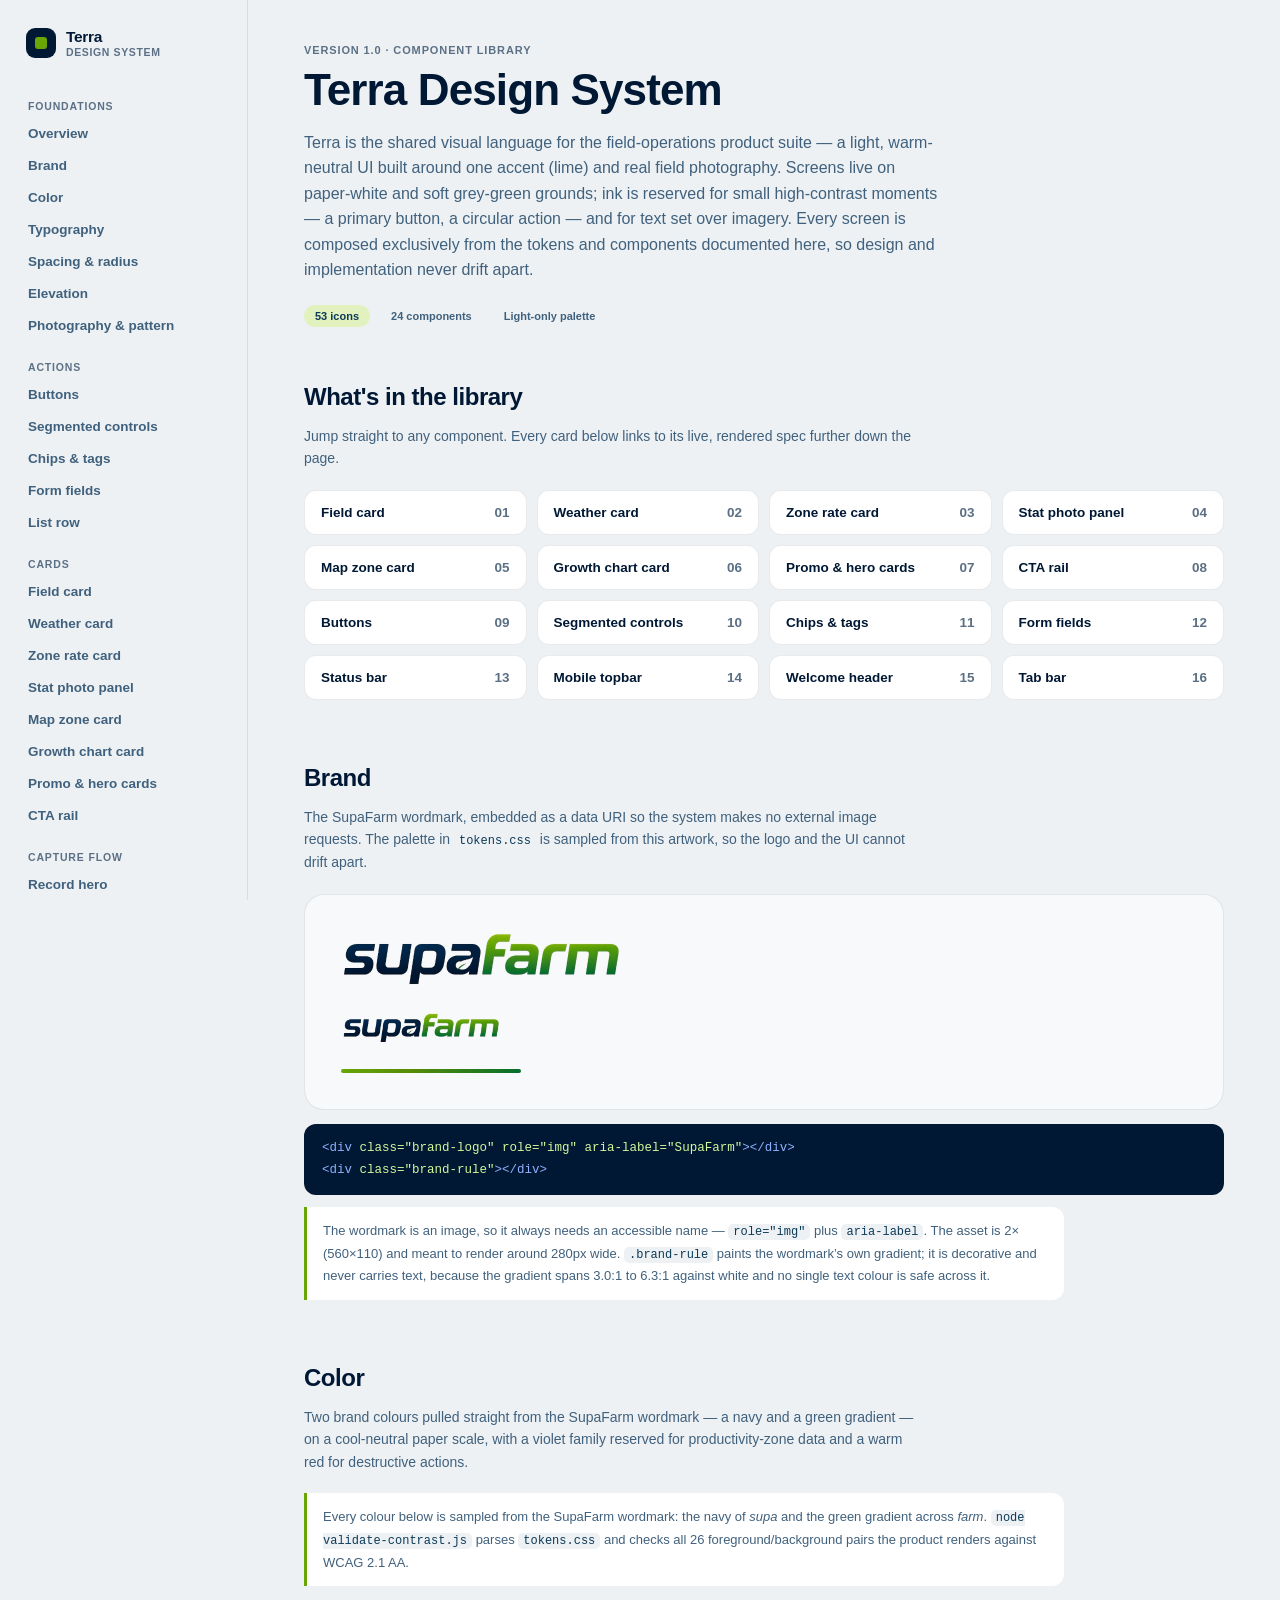
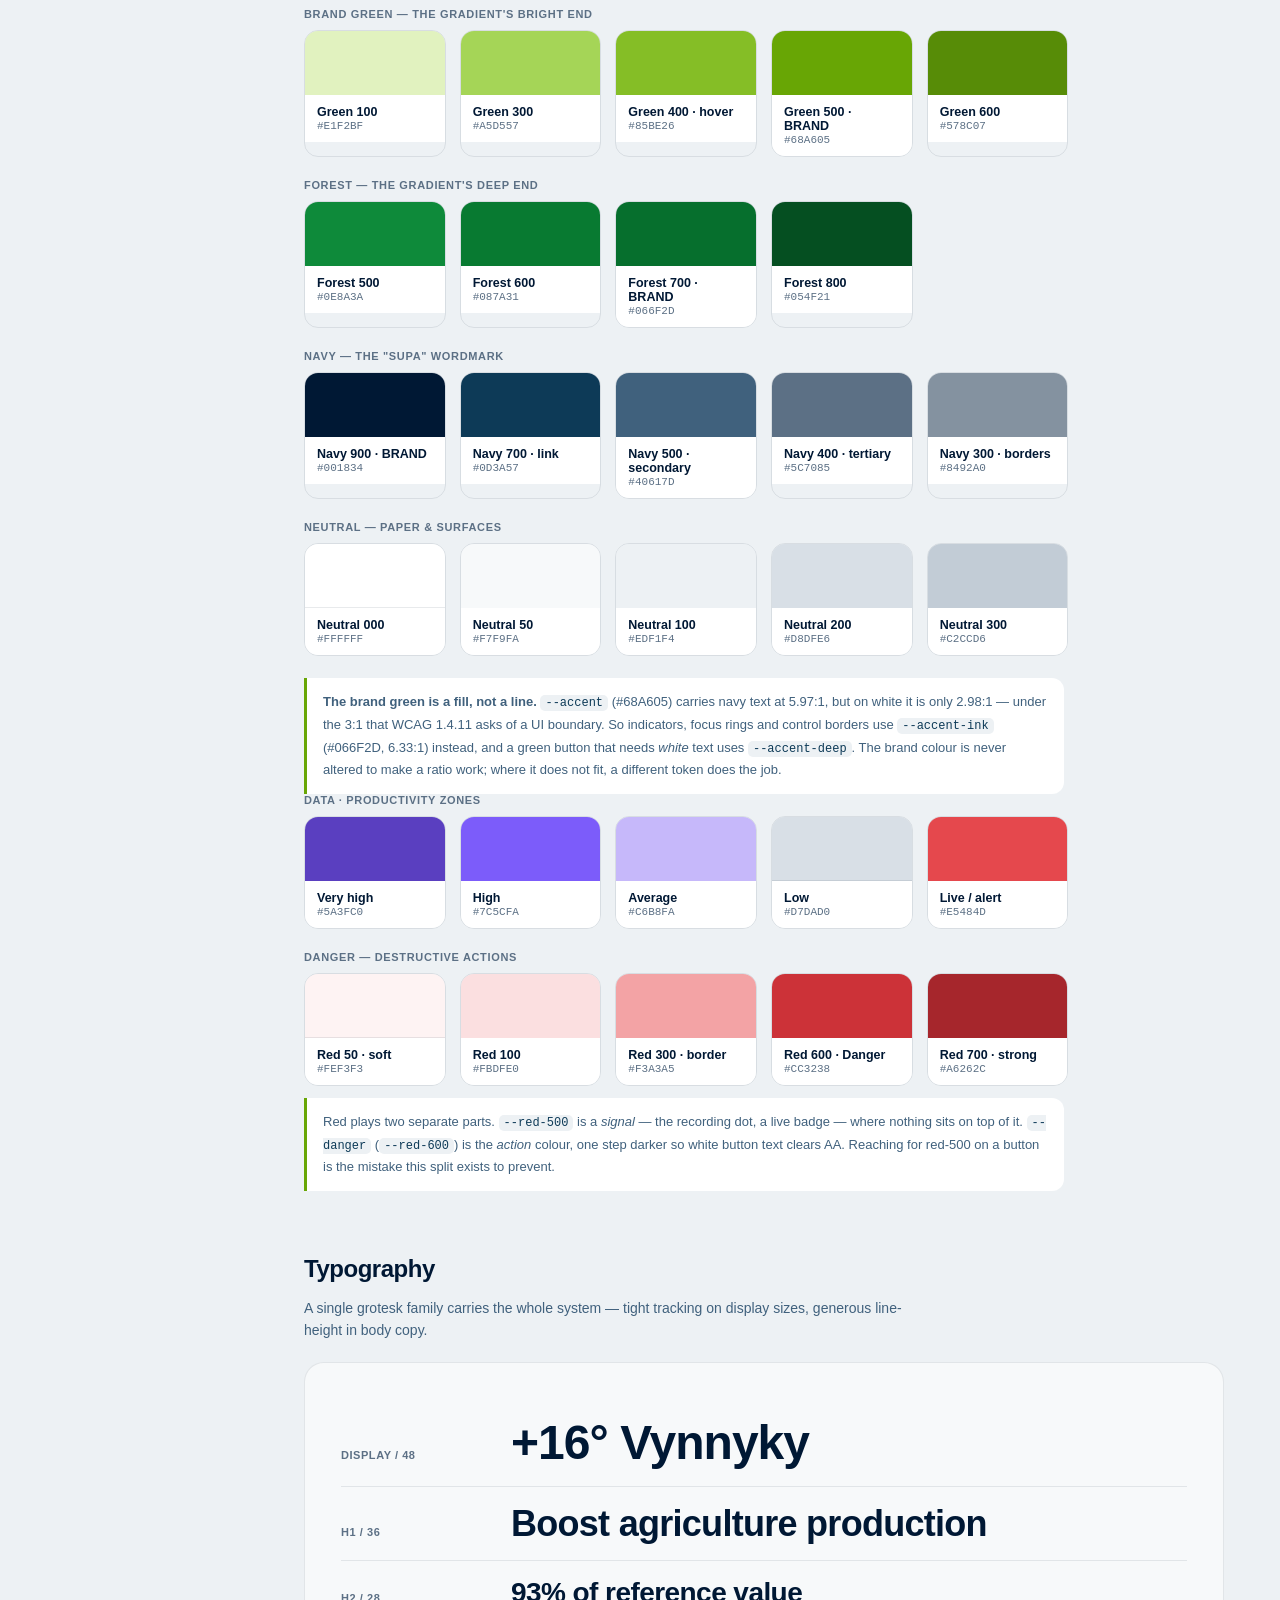
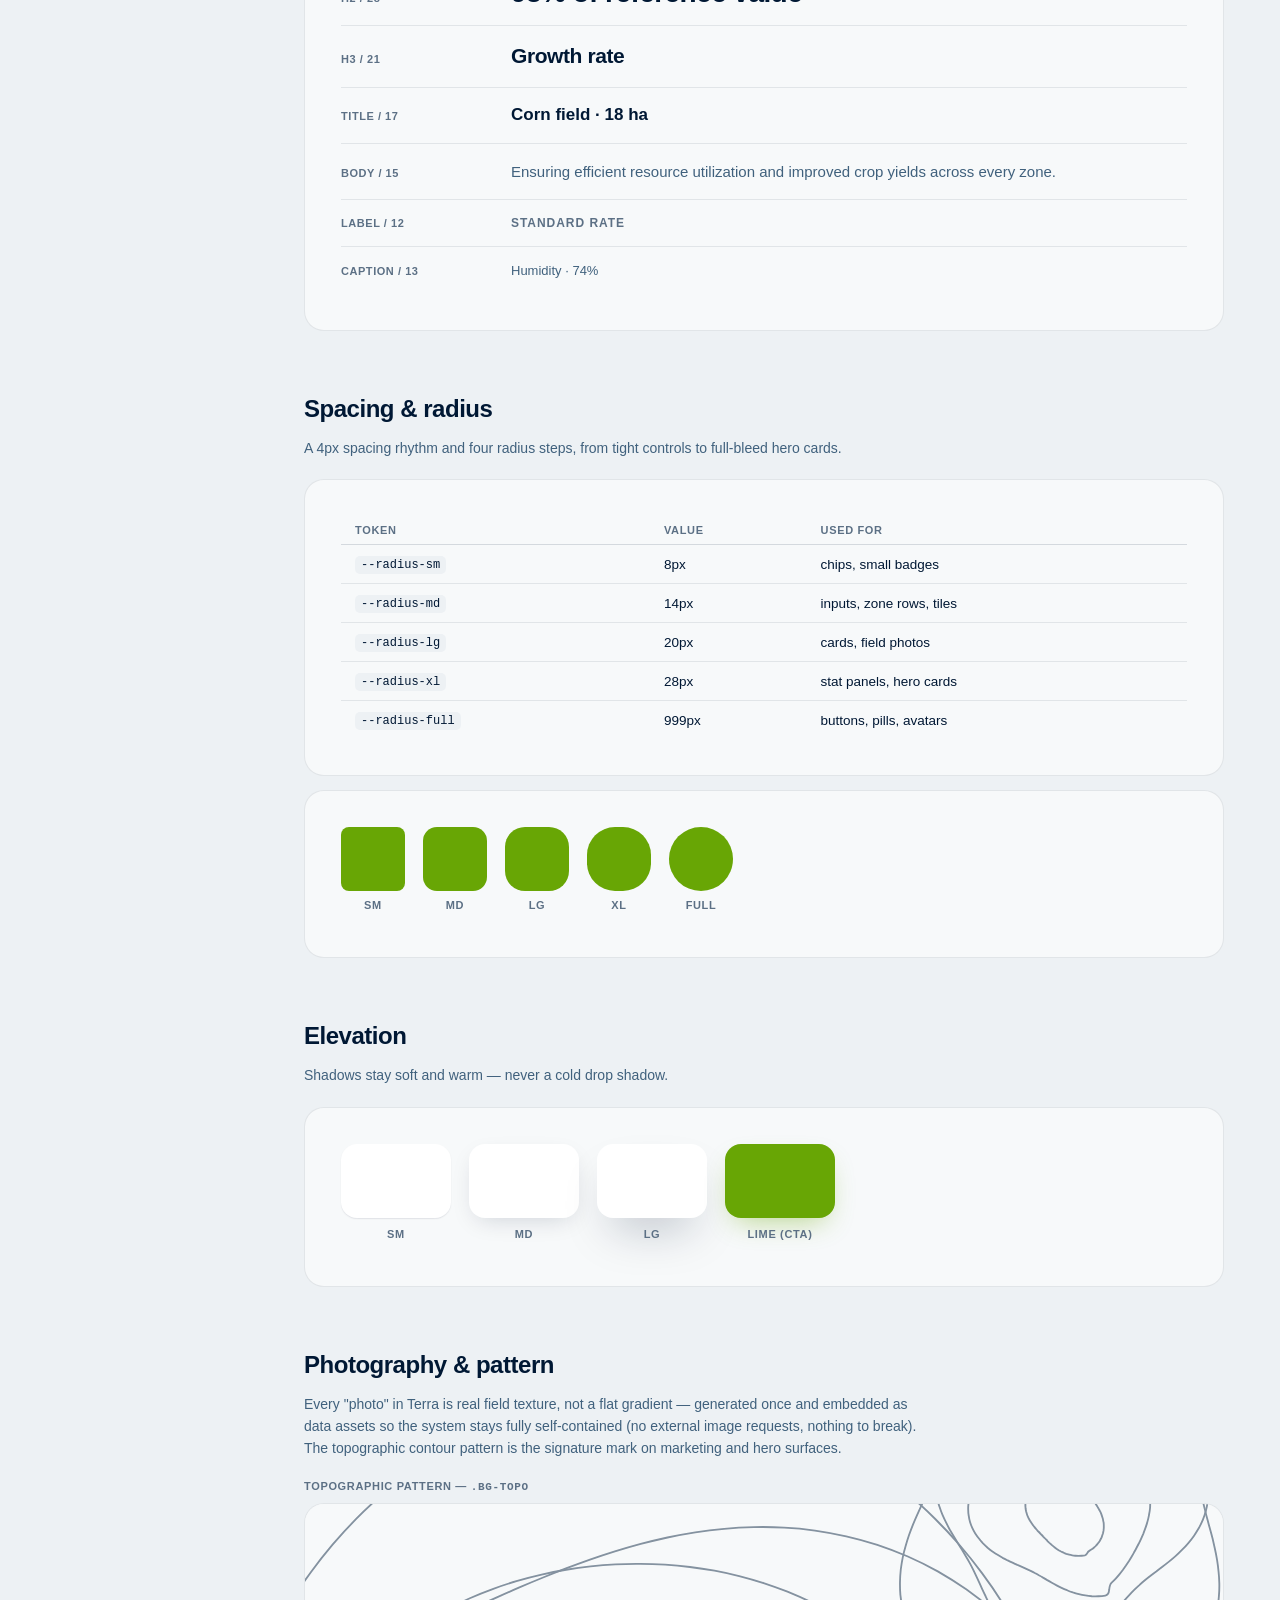
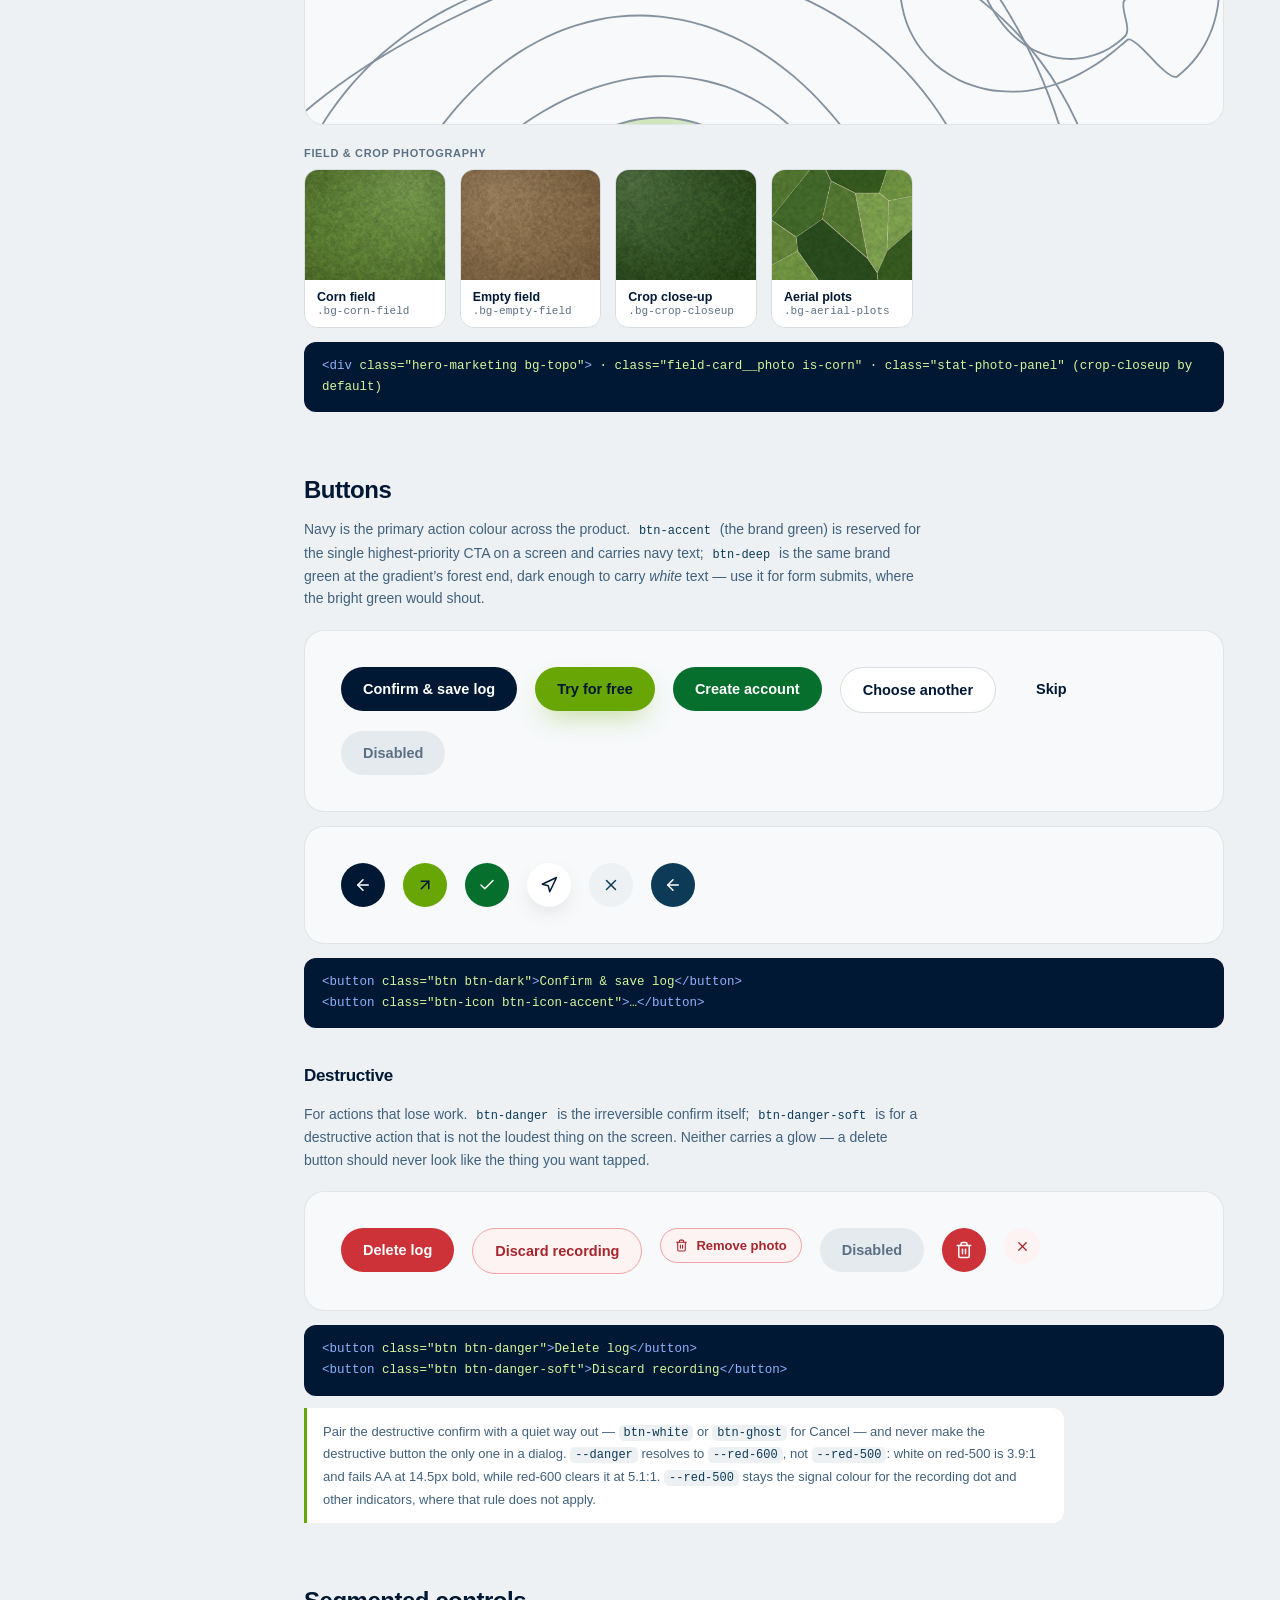
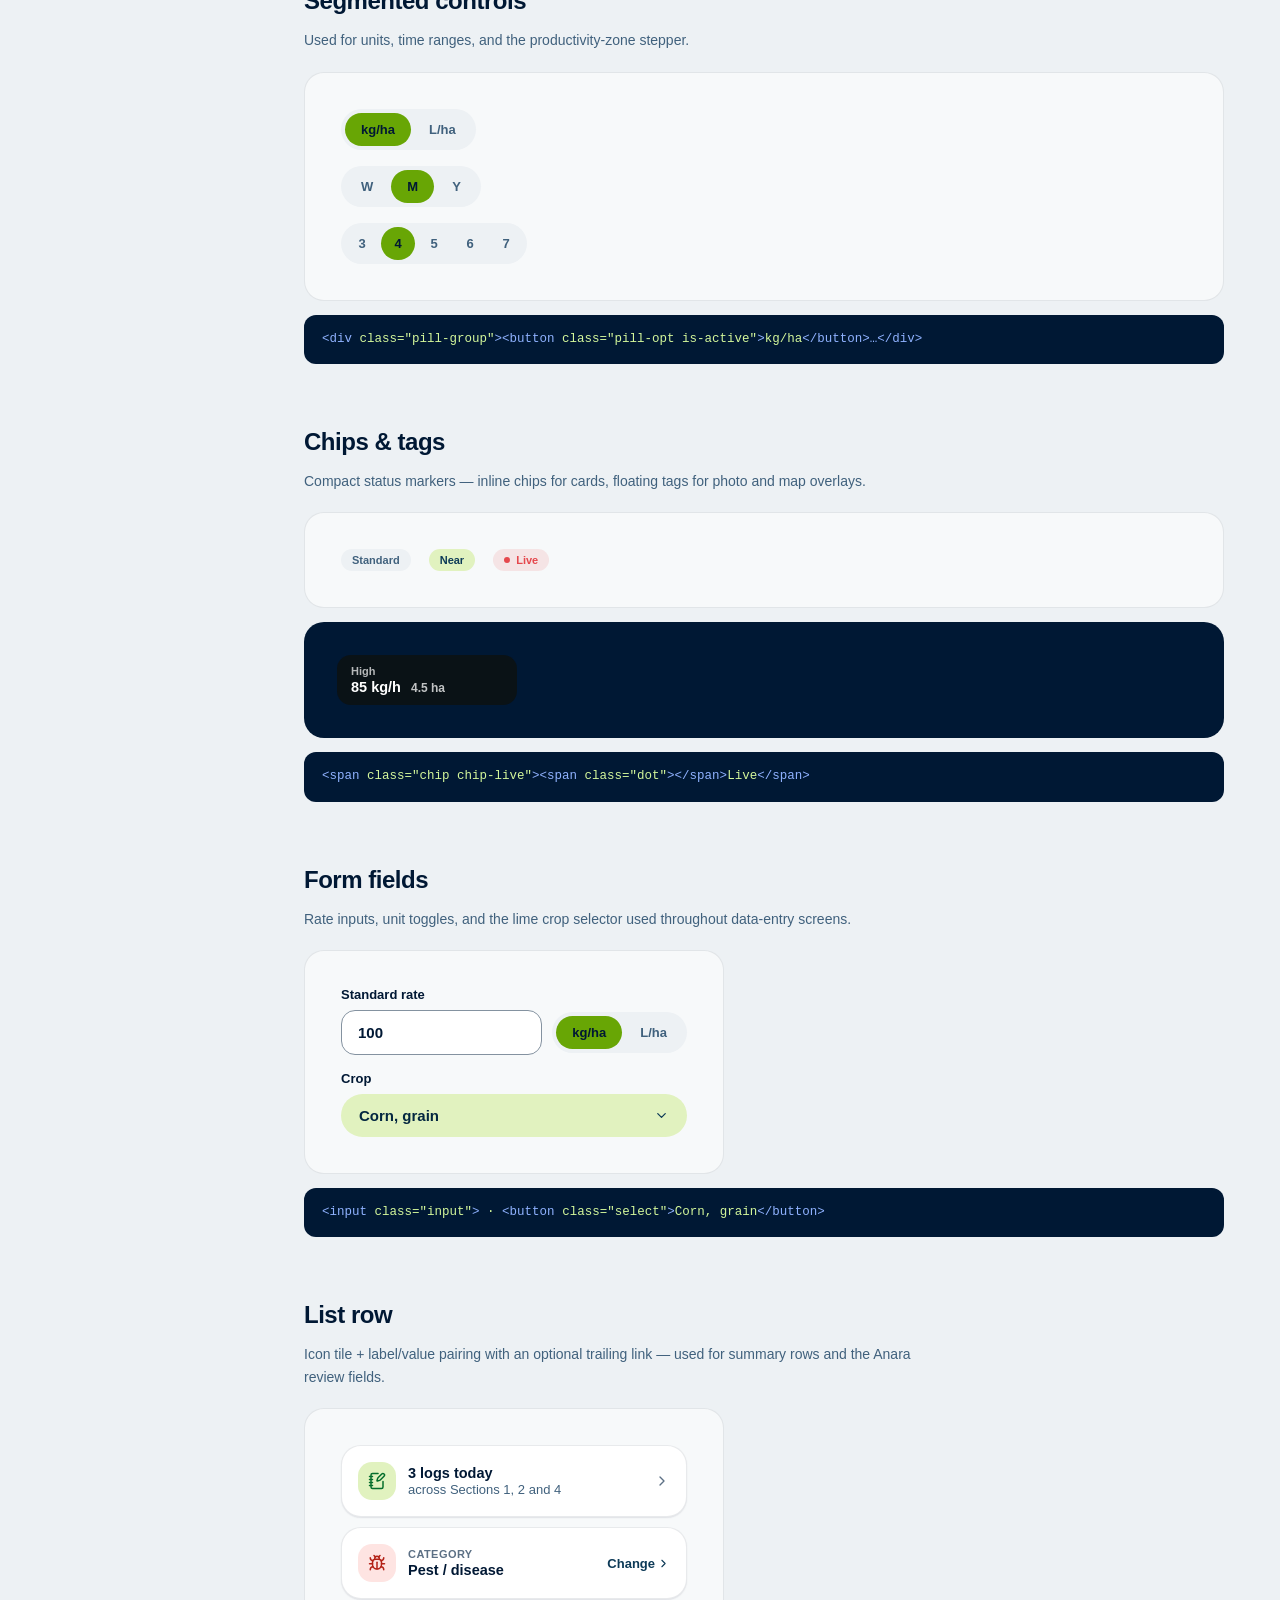
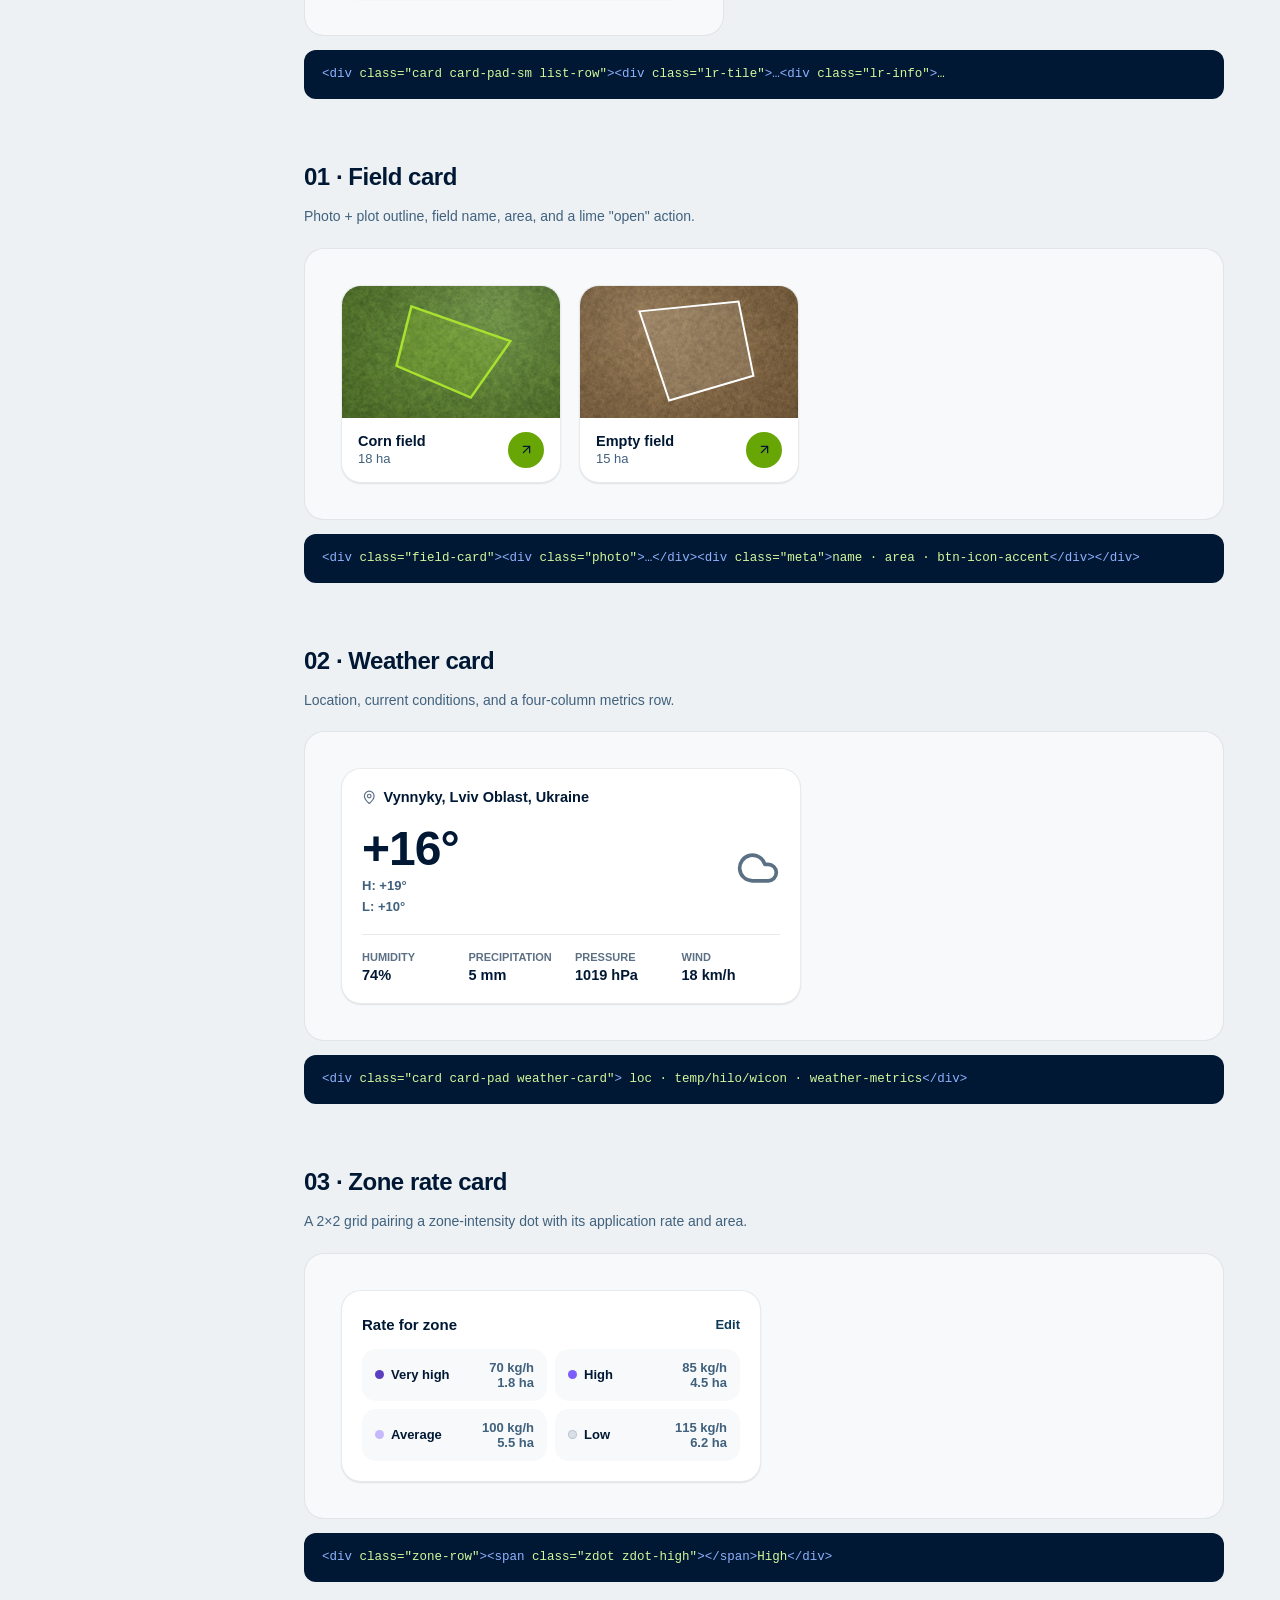
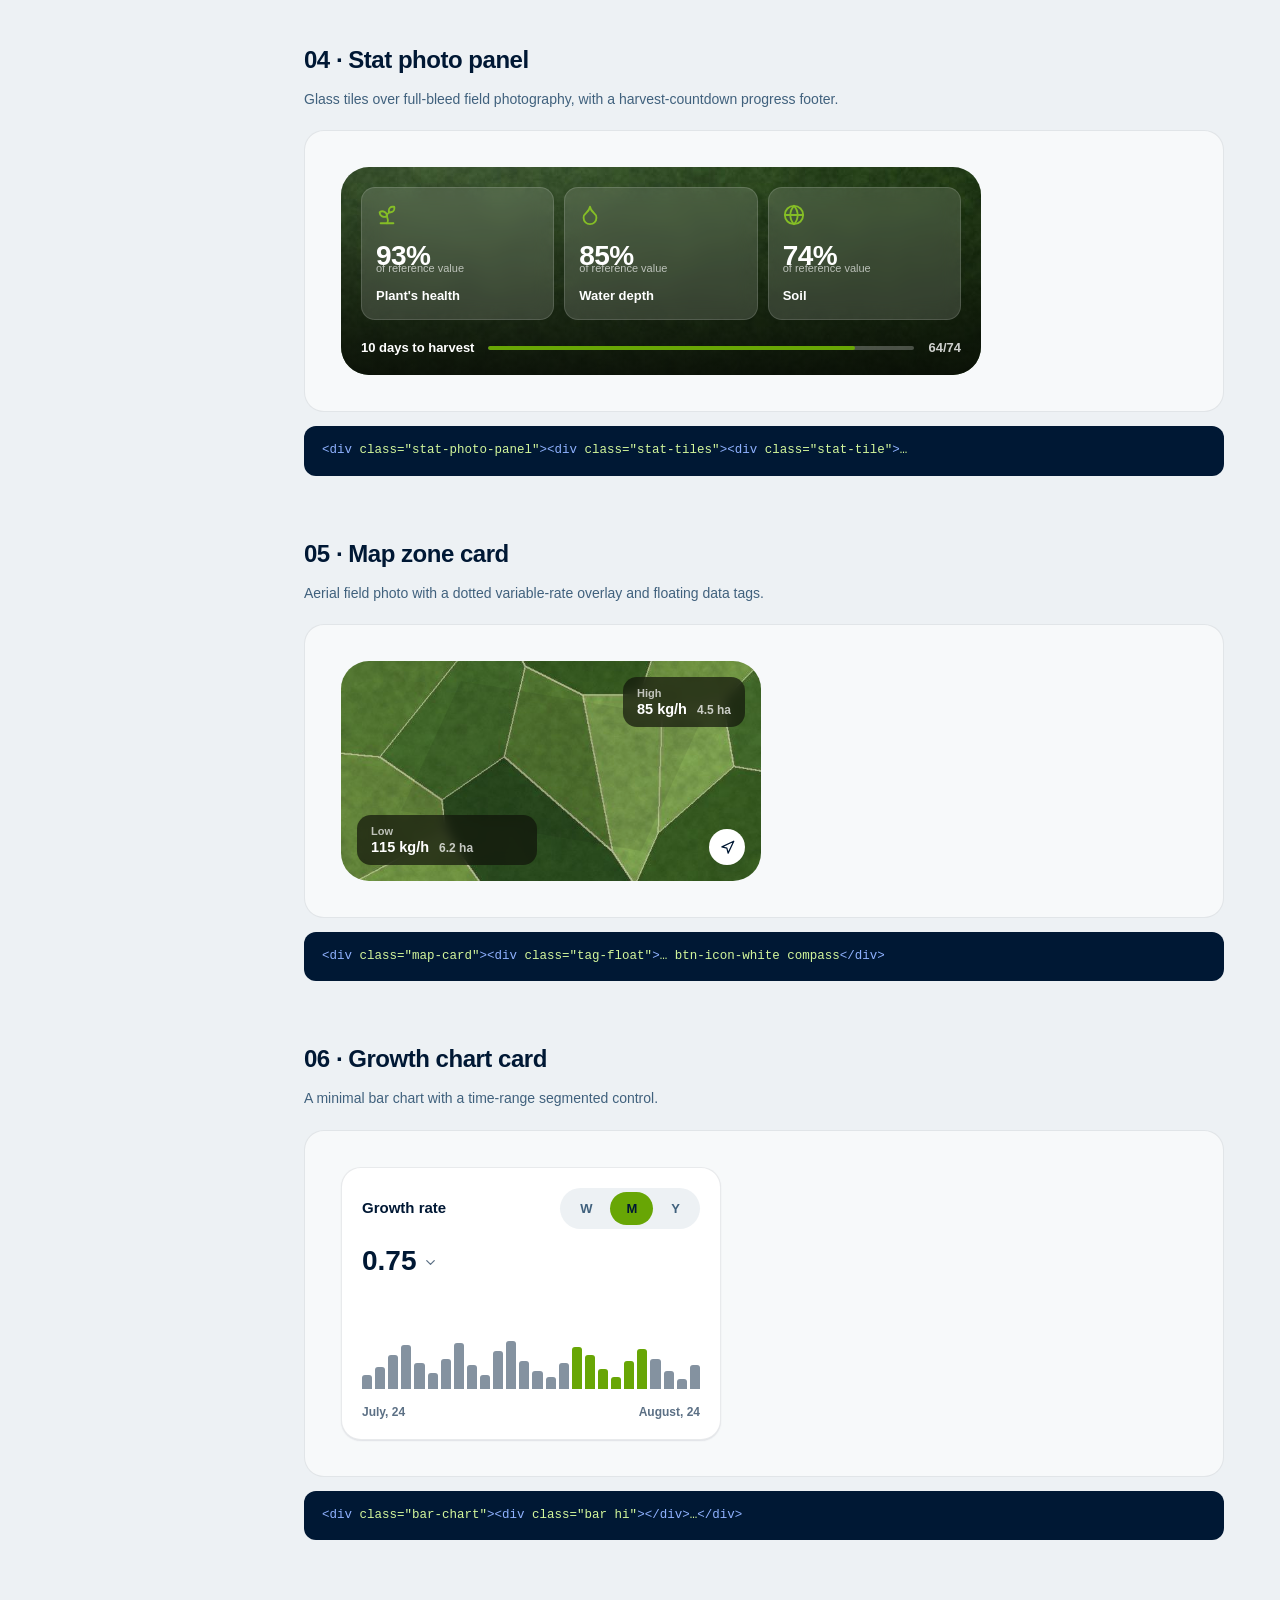
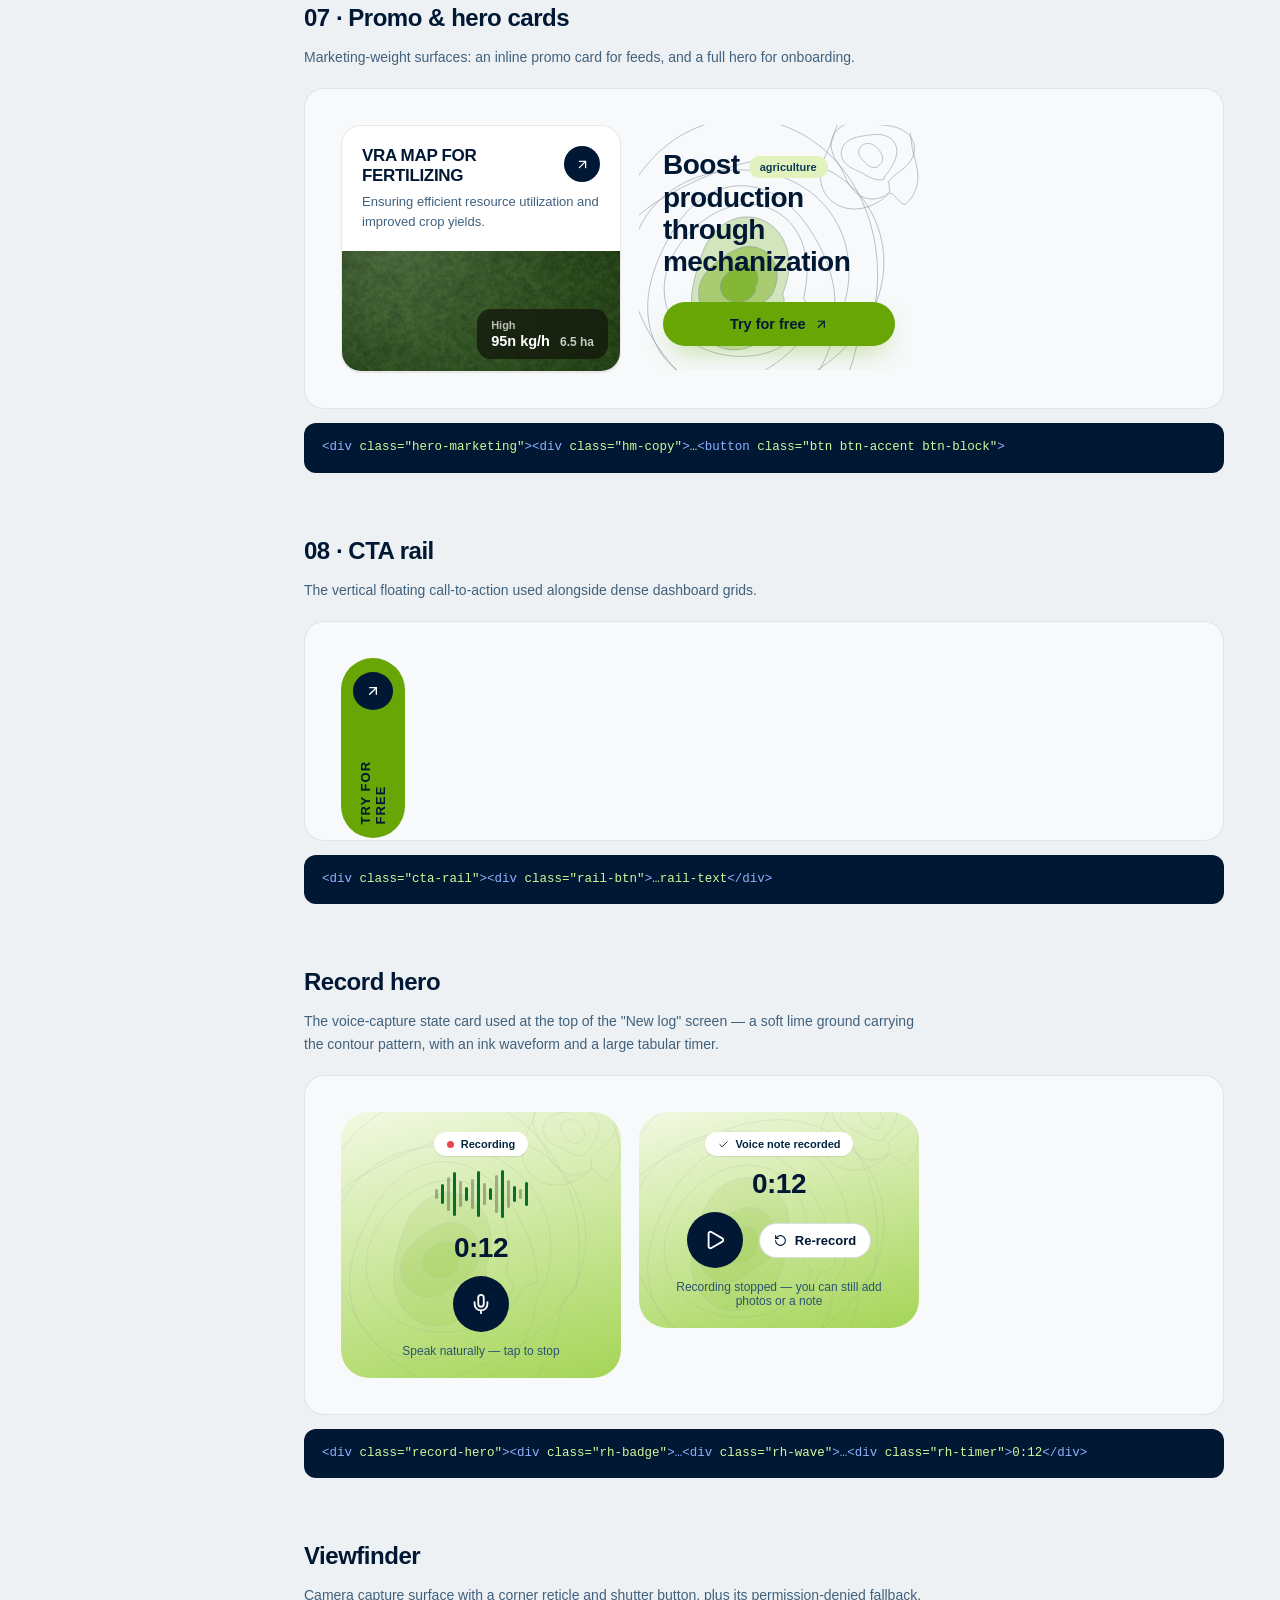
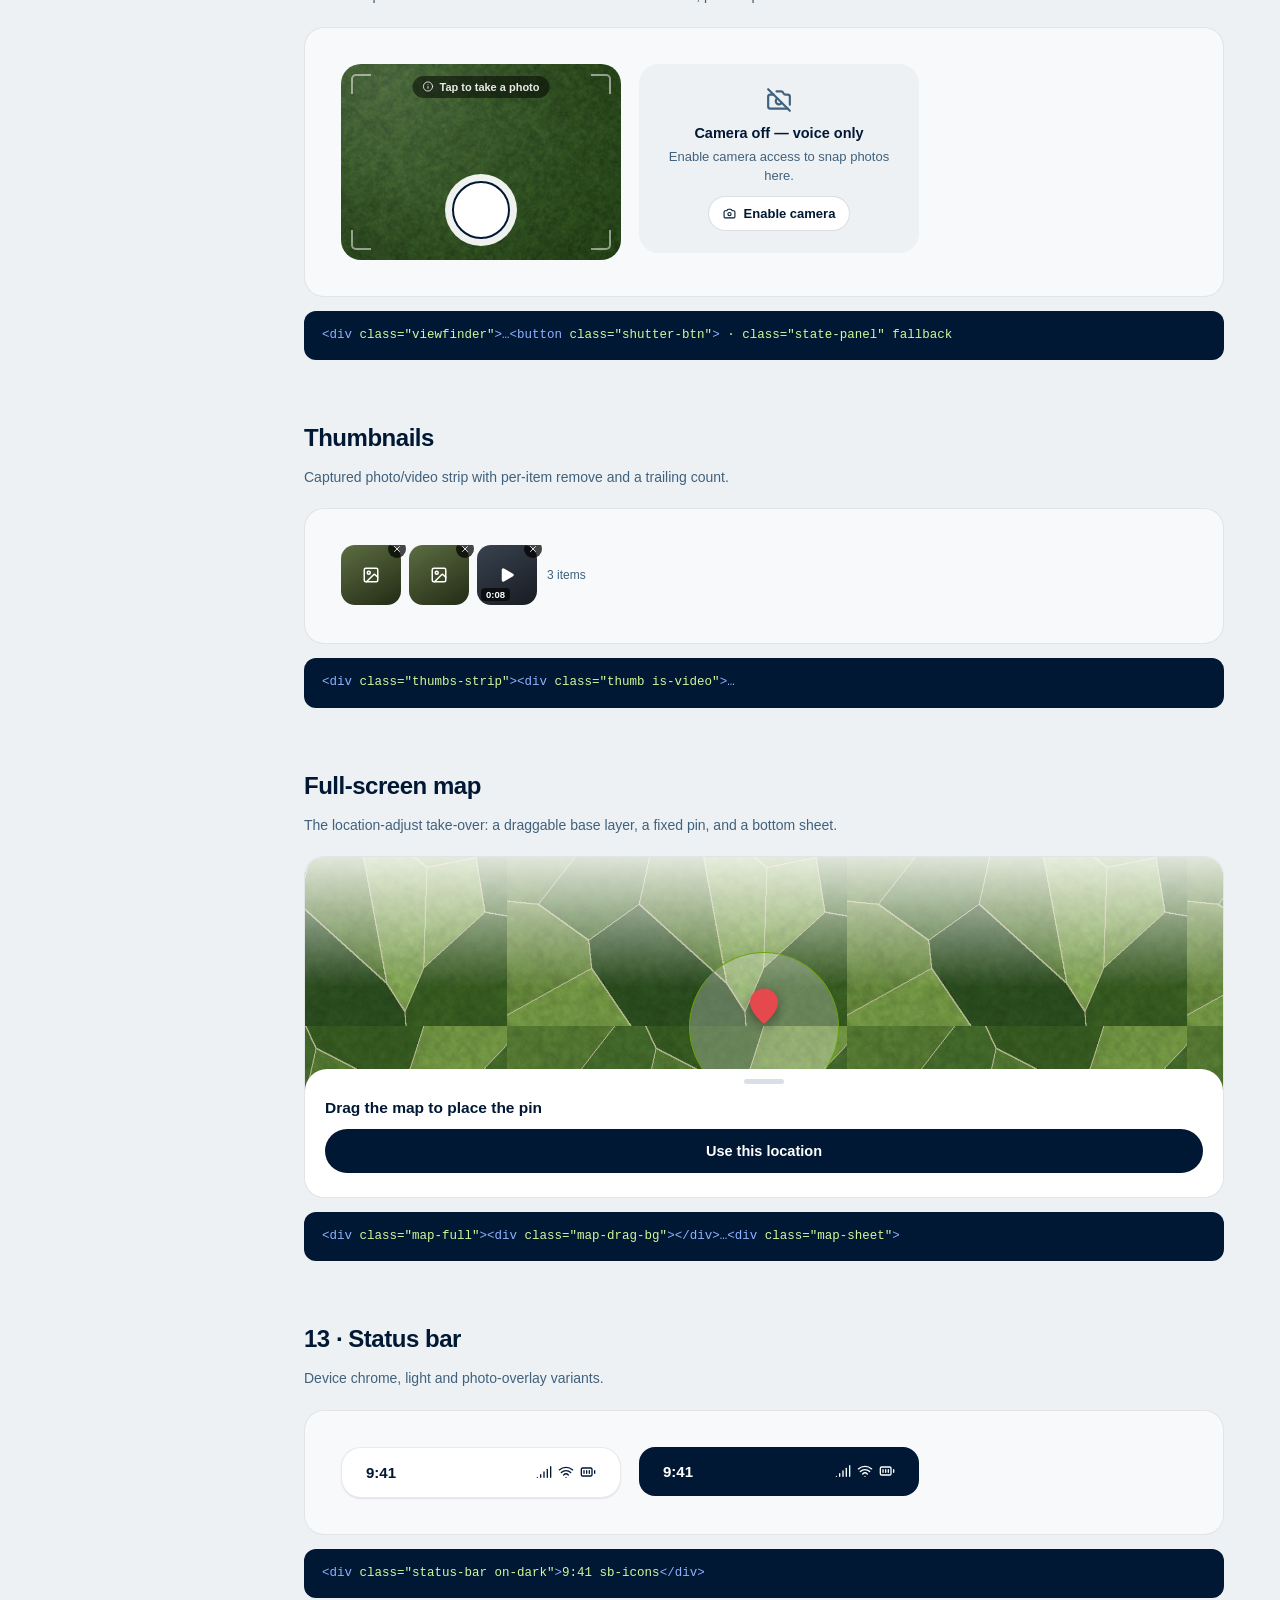
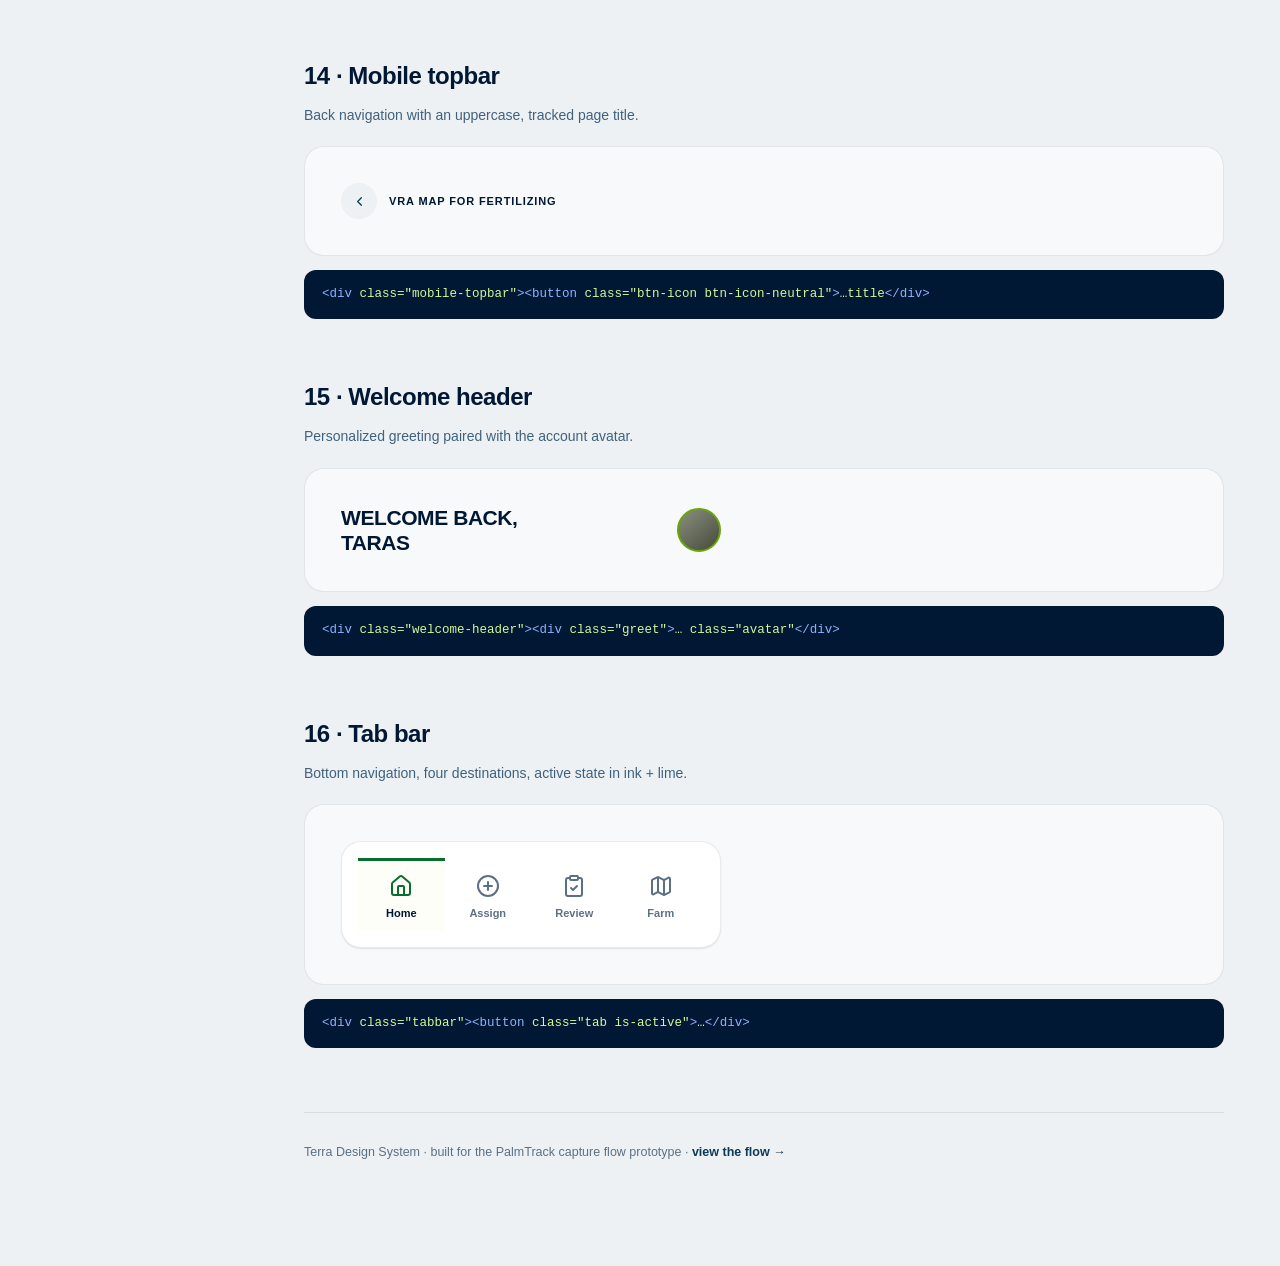
==== commit 3b9f23b4: "Rebase Terra on the SupaFarm brand colours, WCAG 2.1 AA validated Terra was not using the logo's col" ====
--- a/design-system/index.html
+++ b/design-system/index.html
@@ -6,6 +6,7 @@
 <meta name="viewport" content="width=device-width, initial-scale=1.0">
 <meta name="description" content="Terra — the design system and component library for the precision-agriculture product suite.">
 <link rel="stylesheet" href="tokens.css">
+<link rel="stylesheet" href="brand.css">
 <link rel="stylesheet" href="textures.css">
 <link rel="stylesheet" href="components.css">
 <style>
@@ -21,7 +22,7 @@
     padding:28px 18px; border-right:1px solid var(--border-subtle);
   }
   .brand{ display:flex; align-items:center; gap:10px; margin-bottom:28px; padding:0 8px; }
-  .brand .mark{ width:30px; height:30px; border-radius:9px; background:var(--ink-900); display:flex; align-items:center; justify-content:center; }
+  .brand .mark{ width:30px; height:30px; border-radius:9px; background:var(--navy-900); display:flex; align-items:center; justify-content:center; }
   .brand .mark span{ width:12px; height:12px; border-radius:3px; background:var(--accent); display:block; }
   .brand .name{ font-weight:700; font-size:15.5px; letter-spacing:var(--tracking-tight); }
   .brand .tag{ font-size:10.5px; color:var(--text-tertiary); font-weight:700; letter-spacing:.06em; text-transform:uppercase; }
@@ -40,7 +41,7 @@
   /* ---- Main ---- */
   .main{ flex:1; min-width:0; padding:44px 56px 120px; max-width:1180px; }
   .page-head{ margin-bottom:56px; }
-  .page-head .eyebrow{ color:var(--accent-strong); }
+  .page-head .eyebrow{ color:var(--accent-ink); }
   .page-head h1{ font-size:44px; font-weight:700; letter-spacing:var(--tracking-tight); margin:10px 0 14px; line-height:1.08; }
   .page-head p{ font-size:16px; color:var(--text-secondary); max-width:640px; line-height:1.6; }
   .page-head .meta-row{ display:flex; gap:10px; margin-top:22px; }
@@ -58,7 +59,7 @@
   .preview-label{ font-size:11px; font-weight:700; text-transform:uppercase; letter-spacing:.06em; color:var(--text-tertiary); margin-bottom:10px; }
 
   .spec-code{
-    background:var(--ink-900); color:#D3F79B; border-radius:12px; padding:14px 18px; font-size:12.5px;
+    background:var(--navy-900); color:#D3F79B; border-radius:12px; padding:14px 18px; font-size:12.5px;
     font-family:'SF Mono', 'Fira Code', Menlo, Consolas, monospace; overflow-x:auto; line-height:1.7;
   }
   .spec-code .tag{ color:#8FB2FF; }
@@ -72,7 +73,7 @@
   }
   .note code, .sec-head code{
     font-family:'SF Mono', 'Fira Code', Menlo, Consolas, monospace; font-size:12px;
-    background:var(--neutral-100); color:var(--ink-700); padding:1px 5px; border-radius:5px;
+    background:var(--neutral-100); color:var(--navy-700); padding:1px 5px; border-radius:5px;
   }
 
   /* swatches */
@@ -128,6 +129,7 @@
     <div class="nav-group">
       <div class="nav-group-label">Foundations</div>
       <a class="nav-link" href="#overview">Overview</a>
+      <a class="nav-link" href="#brand">Brand</a>
       <a class="nav-link" href="#color">Color</a>
       <a class="nav-link" href="#typography">Typography</a>
       <a class="nav-link" href="#spacing">Spacing &amp; radius</a>
@@ -208,36 +210,60 @@
       </div>
     </section>
 
+    <!-- ===================== BRAND ===================== -->
+    <section class="doc-section" id="brand">
+      <div class="sec-head"><h2>Brand</h2><p>The SupaFarm wordmark, embedded as a data URI so the system makes no external image requests. The palette in <code>tokens.css</code> is sampled from this artwork, so the logo and the UI cannot drift apart.</p></div>
+      <div class="preview" style="display:flex; flex-direction:column; gap:26px; align-items:flex-start;">
+        <div class="brand-logo" role="img" aria-label="SupaFarm"></div>
+        <div class="brand-logo brand-logo-sm" role="img" aria-label="SupaFarm"></div>
+        <div class="brand-rule" style="width:180px;"></div>
+      </div>
+      <div class="spec-code"><span class="tag">&lt;div</span> <span class="cls">class="brand-logo"</span> <span class="cls">role="img"</span> <span class="cls">aria-label="SupaFarm"</span><span class="tag">&gt;&lt;/div&gt;</span><br><span class="tag">&lt;div</span> <span class="cls">class="brand-rule"</span><span class="tag">&gt;&lt;/div&gt;</span></div>
+      <div class="note">The wordmark is an image, so it always needs an accessible name — <code>role="img"</code> plus <code>aria-label</code>. The asset is 2&times; (560&times;110) and meant to render around 280px wide. <code>.brand-rule</code> paints the wordmark’s own gradient; it is decorative and never carries text, because the gradient spans 3.0:1 to 6.3:1 against white and no single text colour is safe across it.</div>
+    </section>
+
     <!-- ===================== COLOR ===================== -->
     <section class="doc-section" id="color">
-      <div class="sec-head"><h2>Color</h2><p>One accent, a warm-neutral ink/paper scale, a violet family reserved for productivity-zone data visualization, and a warm red for destructive actions.</p></div>
-
-      <div class="preview-label">Accent — Lime</div>
+      <div class="sec-head"><h2>Color</h2><p>Two brand colours pulled straight from the SupaFarm wordmark — a navy and a green gradient — on a cool-neutral paper scale, with a violet family reserved for productivity-zone data and a warm red for destructive actions.</p></div>
+
+      <div class="note" style="margin-bottom:22px;">Every colour below is sampled from the SupaFarm wordmark: the navy of <em>supa</em> and the green gradient across <em>farm</em>. <code>node validate-contrast.js</code> parses <code>tokens.css</code> and checks all 26 foreground/background pairs the product renders against WCAG 2.1 AA.</div>
+
+      <div class="preview-label">Brand green — the gradient's bright end</div>
       <div class="swatch-grid" style="margin-bottom:22px;">
-        <div class="swatch"><div class="fill" style="background:var(--lime-100)"></div><div class="info"><div class="n">Lime 100</div><div class="h">#E8F9BE</div></div></div>
-        <div class="swatch"><div class="fill" style="background:var(--lime-300)"></div><div class="info"><div class="n">Lime 300</div><div class="h">#C8EE72</div></div></div>
-        <div class="swatch"><div class="fill" style="background:var(--lime-500)"></div><div class="info"><div class="n">Lime 500 · Accent</div><div class="h">#A8E22F</div></div></div>
-        <div class="swatch"><div class="fill" style="background:var(--lime-600)"></div><div class="info"><div class="n">Lime 600</div><div class="h">#8FC922</div></div></div>
-        <div class="swatch"><div class="fill" style="background:var(--lime-700)"></div><div class="info"><div class="n">Lime 700</div><div class="h">#6E9C1B</div></div></div>
-      </div>
-
-      <div class="preview-label">Ink — text &amp; dark surfaces</div>
+        <div class="swatch"><div class="fill" style="background:var(--green-100)"></div><div class="info"><div class="n">Green 100</div><div class="h">#E1F2BF</div></div></div>
+        <div class="swatch"><div class="fill" style="background:var(--green-300)"></div><div class="info"><div class="n">Green 300</div><div class="h">#A5D557</div></div></div>
+        <div class="swatch"><div class="fill" style="background:var(--green-400)"></div><div class="info"><div class="n">Green 400 · hover</div><div class="h">#85BE26</div></div></div>
+        <div class="swatch"><div class="fill" style="background:var(--green-500)"></div><div class="info"><div class="n">Green 500 · BRAND</div><div class="h">#68A605</div></div></div>
+        <div class="swatch"><div class="fill" style="background:var(--green-600)"></div><div class="info"><div class="n">Green 600</div><div class="h">#578C07</div></div></div>
+      </div>
+
+      <div class="preview-label">Forest — the gradient's deep end</div>
       <div class="swatch-grid" style="margin-bottom:22px;">
-        <div class="swatch"><div class="fill" style="background:var(--ink-900)"></div><div class="info"><div class="n">Ink 900</div><div class="h">#14150F</div></div></div>
-        <div class="swatch"><div class="fill" style="background:var(--ink-700)"></div><div class="info"><div class="n">Ink 700</div><div class="h">#2B2F23</div></div></div>
-        <div class="swatch"><div class="fill" style="background:var(--ink-500)"></div><div class="info"><div class="n">Ink 500</div><div class="h">#666B5B</div></div></div>
-        <div class="swatch"><div class="fill" style="background:var(--ink-400)"></div><div class="info"><div class="n">Ink 400</div><div class="h">#8A8F80</div></div></div>
-        <div class="swatch"><div class="fill" style="background:var(--ink-300)"></div><div class="info"><div class="n">Ink 300</div><div class="h">#AFB4A5</div></div></div>
+        <div class="swatch"><div class="fill" style="background:var(--forest-500)"></div><div class="info"><div class="n">Forest 500</div><div class="h">#0E8A3A</div></div></div>
+        <div class="swatch"><div class="fill" style="background:var(--forest-600)"></div><div class="info"><div class="n">Forest 600</div><div class="h">#087A31</div></div></div>
+        <div class="swatch"><div class="fill" style="background:var(--forest-700)"></div><div class="info"><div class="n">Forest 700 · BRAND</div><div class="h">#066F2D</div></div></div>
+        <div class="swatch"><div class="fill" style="background:var(--forest-800)"></div><div class="info"><div class="n">Forest 800</div><div class="h">#054F21</div></div></div>
+      </div>
+
+      <div class="preview-label">Navy — the "supa" wordmark</div>
+      <div class="swatch-grid" style="margin-bottom:22px;">
+        <div class="swatch"><div class="fill" style="background:var(--navy-900)"></div><div class="info"><div class="n">Navy 900 · BRAND</div><div class="h">#001834</div></div></div>
+        <div class="swatch"><div class="fill" style="background:var(--navy-700)"></div><div class="info"><div class="n">Navy 700 · link</div><div class="h">#0D3A57</div></div></div>
+        <div class="swatch"><div class="fill" style="background:var(--navy-500)"></div><div class="info"><div class="n">Navy 500 · secondary</div><div class="h">#40617D</div></div></div>
+        <div class="swatch"><div class="fill" style="background:var(--navy-400)"></div><div class="info"><div class="n">Navy 400 · tertiary</div><div class="h">#5C7085</div></div></div>
+        <div class="swatch"><div class="fill" style="background:var(--navy-300)"></div><div class="info"><div class="n">Navy 300 · borders</div><div class="h">#8492A0</div></div></div>
       </div>
 
       <div class="preview-label">Neutral — paper &amp; surfaces</div>
       <div class="swatch-grid" style="margin-bottom:22px;">
         <div class="swatch"><div class="fill" style="background:var(--neutral-000); border-bottom:1px solid var(--border-subtle);"></div><div class="info"><div class="n">Neutral 000</div><div class="h">#FFFFFF</div></div></div>
-        <div class="swatch"><div class="fill" style="background:var(--neutral-50)"></div><div class="info"><div class="n">Neutral 50</div><div class="h">#F4F5F2</div></div></div>
-        <div class="swatch"><div class="fill" style="background:var(--neutral-100)"></div><div class="info"><div class="n">Neutral 100</div><div class="h">#E9EBE5</div></div></div>
-        <div class="swatch"><div class="fill" style="background:var(--neutral-200)"></div><div class="info"><div class="n">Neutral 200</div><div class="h">#D7DAD0</div></div></div>
-        <div class="swatch"><div class="fill" style="background:var(--neutral-300)"></div><div class="info"><div class="n">Neutral 300</div><div class="h">#C2C6B9</div></div></div>
-      </div>
+        <div class="swatch"><div class="fill" style="background:var(--neutral-50)"></div><div class="info"><div class="n">Neutral 50</div><div class="h">#F7F9FA</div></div></div>
+        <div class="swatch"><div class="fill" style="background:var(--neutral-100)"></div><div class="info"><div class="n">Neutral 100</div><div class="h">#EDF1F4</div></div></div>
+        <div class="swatch"><div class="fill" style="background:var(--neutral-200)"></div><div class="info"><div class="n">Neutral 200</div><div class="h">#D8DFE6</div></div></div>
+        <div class="swatch"><div class="fill" style="background:var(--neutral-300)"></div><div class="info"><div class="n">Neutral 300</div><div class="h">#C2CCD6</div></div></div>
+      </div>
+
+      <div class="note"><strong>The brand green is a fill, not a line.</strong> <code>--accent</code> (#68A605) carries navy text at 5.97:1, but on white it is only 2.98:1 — under the 3:1 that WCAG 1.4.11 asks of a UI boundary. So indicators, focus rings and control borders use <code>--accent-ink</code> (#066F2D, 6.33:1) instead, and a green button that needs <em>white</em> text uses <code>--accent-deep</code>. The brand colour is never altered to make a ratio work; where it does not fit, a different token does the job.</div>
 
       <div class="preview-label">Data · productivity zones</div>
       <div class="swatch-grid">
@@ -303,7 +329,7 @@
         <div style="text-align:center;"><div class="shadow-demo" style="box-shadow:var(--shadow-sm)"></div><div class="preview-label" style="margin-top:10px;">sm</div></div>
         <div style="text-align:center;"><div class="shadow-demo" style="box-shadow:var(--shadow-md)"></div><div class="preview-label" style="margin-top:10px;">md</div></div>
         <div style="text-align:center;"><div class="shadow-demo" style="box-shadow:var(--shadow-lg)"></div><div class="preview-label" style="margin-top:10px;">lg</div></div>
-        <div style="text-align:center;"><div class="shadow-demo" style="box-shadow:var(--shadow-lime); background:var(--accent);"></div><div class="preview-label" style="margin-top:10px;">lime (CTA)</div></div>
+        <div style="text-align:center;"><div class="shadow-demo" style="box-shadow:var(--shadow-accent); background:var(--accent);"></div><div class="preview-label" style="margin-top:10px;">lime (CTA)</div></div>
       </div>
     </section>
 
@@ -326,22 +352,24 @@
 
     <!-- ===================== BUTTONS ===================== -->
     <section class="doc-section" id="buttons">
-      <div class="sec-head"><h2>Buttons</h2><p>Dark is the primary action color across the product; lime is reserved for the single highest-priority CTA on a screen.</p></div>
+      <div class="sec-head"><h2>Buttons</h2><p>Navy is the primary action colour across the product. <code>btn-accent</code> (the brand green) is reserved for the single highest-priority CTA on a screen and carries navy text; <code>btn-deep</code> is the same brand green at the gradient’s forest end, dark enough to carry <em>white</em> text — use it for form submits, where the bright green would shout.</p></div>
       <div class="preview preview-row">
         <button class="btn btn-dark">Confirm &amp; save log</button>
-        <button class="btn btn-lime">Try for free</button>
+        <button class="btn btn-accent">Try for free</button>
+        <button class="btn btn-deep">Create account</button>
         <button class="btn btn-white">Choose another</button>
         <button class="btn btn-ghost">Skip</button>
         <button class="btn btn-dark" disabled>Disabled</button>
       </div>
       <div class="preview preview-row">
         <button class="btn-icon btn-icon-dark"><svg class="icon"><use href="#i-arrow-left"/></svg></button>
-        <button class="btn-icon btn-icon-lime"><svg class="icon"><use href="#i-arrow-up-right"/></svg></button>
+        <button class="btn-icon btn-icon-accent"><svg class="icon"><use href="#i-arrow-up-right"/></svg></button>
+        <button class="btn-icon btn-icon-deep"><svg class="icon"><use href="#i-check"/></svg></button>
         <button class="btn-icon btn-icon-white"><svg class="icon"><use href="#i-navigation"/></svg></button>
         <button class="btn-icon btn-icon-neutral"><svg class="icon"><use href="#i-x"/></svg></button>
-        <button class="btn-icon btn-icon-glass" style="background:var(--ink-700);"><svg class="icon"><use href="#i-arrow-left"/></svg></button>
-      </div>
-      <div class="spec-code"><span class="tag">&lt;button</span> <span class="cls">class="btn btn-dark"</span><span class="tag">&gt;</span>Confirm &amp; save log<span class="tag">&lt;/button&gt;</span><br><span class="tag">&lt;button</span> <span class="cls">class="btn-icon btn-icon-lime"</span><span class="tag">&gt;</span>…<span class="tag">&lt;/button&gt;</span></div>
+        <button class="btn-icon btn-icon-glass" style="background:var(--navy-700);"><svg class="icon"><use href="#i-arrow-left"/></svg></button>
+      </div>
+      <div class="spec-code"><span class="tag">&lt;button</span> <span class="cls">class="btn btn-dark"</span><span class="tag">&gt;</span>Confirm &amp; save log<span class="tag">&lt;/button&gt;</span><br><span class="tag">&lt;button</span> <span class="cls">class="btn-icon btn-icon-accent"</span><span class="tag">&gt;</span>…<span class="tag">&lt;/button&gt;</span></div>
 
       <div class="sec-head" style="margin-top:38px;"><h3 style="font-size:17px;font-weight:700;letter-spacing:var(--tracking-tight);">Destructive</h3><p>For actions that lose work. <code>btn-danger</code> is the irreversible confirm itself; <code>btn-danger-soft</code> is for a destructive action that is not the loudest thing on the screen. Neither carries a glow — a delete button should never look like the thing you want tapped.</p></div>
       <div class="preview preview-row">
@@ -388,7 +416,7 @@
         <span class="chip chip-lime">Near</span>
         <span class="chip chip-live"><span class="dot"></span>Live</span>
       </div>
-      <div class="preview" style="background:var(--ink-900); padding:32px;">
+      <div class="preview" style="background:var(--navy-900); padding:32px;">
         <div class="tag-float" style="width:180px;">
           <div class="tag-label">High</div>
           <div class="tag-values">85 kg/h <span class="sub">4.5 ha</span></div>
@@ -424,7 +452,7 @@
       <div class="preview" style="max-width:420px;">
         <div class="t-stack" style="gap:10px;">
           <div class="card card-pad-sm list-row">
-            <div class="lr-tile" style="background:var(--lime-100); color:var(--lime-700);"><svg class="icon"><use href="#i-notebook-pen"/></svg></div>
+            <div class="lr-tile" style="background:var(--green-100); color:var(--accent-ink);"><svg class="icon"><use href="#i-notebook-pen"/></svg></div>
             <div class="lr-info"><div class="lr-value">3 logs today</div><div class="lr-sub">across Sections 1, 2 and 4</div></div>
             <svg class="icon" style="color:var(--text-tertiary);"><use href="#i-chevron-right"/></svg>
           </div>
@@ -448,7 +476,7 @@
           </div>
           <div class="meta">
             <div><div class="name">Corn field</div><div class="area">18 ha</div></div>
-            <button class="btn-icon btn-icon-lime btn-icon-sm"><svg class="icon"><use href="#i-arrow-up-right"/></svg></button>
+            <button class="btn-icon btn-icon-accent btn-icon-sm"><svg class="icon"><use href="#i-arrow-up-right"/></svg></button>
           </div>
         </div>
         <div class="field-card" style="width:220px;">
@@ -457,11 +485,11 @@
           </div>
           <div class="meta">
             <div><div class="name">Empty field</div><div class="area">15 ha</div></div>
-            <button class="btn-icon btn-icon-lime btn-icon-sm"><svg class="icon"><use href="#i-arrow-up-right"/></svg></button>
-          </div>
-        </div>
-      </div>
-      <div class="spec-code"><span class="tag">&lt;div</span> <span class="cls">class="field-card"</span><span class="tag">&gt;&lt;div</span> <span class="cls">class="photo"</span><span class="tag">&gt;…&lt;/div&gt;&lt;div</span> <span class="cls">class="meta"</span><span class="tag">&gt;</span>name · area · <span class="cls">btn-icon-lime</span><span class="tag">&lt;/div&gt;&lt;/div&gt;</span></div>
+            <button class="btn-icon btn-icon-accent btn-icon-sm"><svg class="icon"><use href="#i-arrow-up-right"/></svg></button>
+          </div>
+        </div>
+      </div>
+      <div class="spec-code"><span class="tag">&lt;div</span> <span class="cls">class="field-card"</span><span class="tag">&gt;&lt;div</span> <span class="cls">class="photo"</span><span class="tag">&gt;…&lt;/div&gt;&lt;div</span> <span class="cls">class="meta"</span><span class="tag">&gt;</span>name · area · <span class="cls">btn-icon-accent</span><span class="tag">&lt;/div&gt;&lt;/div&gt;</span></div>
     </section>
 
     <!-- ===================== WEATHER CARD ===================== -->
@@ -579,10 +607,10 @@
         </div>
         <div class="hero-marketing" style="width:280px;">
           <div class="hm-copy">Boost <span class="chip chip-lime">agriculture</span> production through mechanization</div>
-          <button class="btn btn-lime btn-block">Try for free <svg class="icon"><use href="#i-arrow-up-right"/></svg></button>
-        </div>
-      </div>
-      <div class="spec-code"><span class="tag">&lt;div</span> <span class="cls">class="hero-marketing"</span><span class="tag">&gt;&lt;div</span> <span class="cls">class="hm-copy"</span><span class="tag">&gt;</span>…<span class="tag">&lt;button</span> <span class="cls">class="btn btn-lime btn-block"</span><span class="tag">&gt;</span></div>
+          <button class="btn btn-accent btn-block">Try for free <svg class="icon"><use href="#i-arrow-up-right"/></svg></button>
+        </div>
+      </div>
+      <div class="spec-code"><span class="tag">&lt;div</span> <span class="cls">class="hero-marketing"</span><span class="tag">&gt;&lt;div</span> <span class="cls">class="hm-copy"</span><span class="tag">&gt;</span>…<span class="tag">&lt;button</span> <span class="cls">class="btn btn-accent btn-block"</span><span class="tag">&gt;</span></div>
     </section>
 
     <!-- ===================== CTA RAIL ===================== -->
@@ -680,7 +708,7 @@
         <div class="card card-pad-sm" style="width:280px;">
           <div class="status-bar"><span>9:41</span><span class="sb-icons"><svg class="icon"><use href="#i-signal"/></svg><svg class="icon"><use href="#i-wifi"/></svg><svg class="icon"><use href="#i-battery-full"/></svg></span></div>
         </div>
-        <div style="width:280px; background:var(--ink-900); border-radius:16px; padding:16px;">
+        <div style="width:280px; background:var(--navy-900); border-radius:16px; padding:16px;">
           <div class="status-bar on-dark"><span>9:41</span><span class="sb-icons"><svg class="icon"><use href="#i-signal"/></svg><svg class="icon"><use href="#i-wifi"/></svg><svg class="icon"><use href="#i-battery-full"/></svg></span></div>
         </div>
       </div>
--- a/design-system/tokens.css
+++ b/design-system/tokens.css
@@ -1,40 +1,62 @@
 /*
   Terra — Design tokens
-  Precision-agriculture UI system. One token set, consumed by every
-  component in components.css and every screen in the product.
+  The SupaFarm design system. One token set, consumed by every component in
+  components.css and every screen in the product.
+
+  The palette is derived from the SupaFarm wordmark, sampled from the logo
+  artwork itself: the navy of "supa" (#001834) and the green gradient across
+  "farm" (#68A605 -> #066F2D). Every foreground/background pair the product
+  uses is checked against WCAG 2.1 AA by `node validate-contrast.js`, which
+  parses THIS file — so these values are the source of truth for the audit,
+  not a copy of it.
 */
 :root{
-  /* ---------- Core palette ---------- */
-  --lime-50:  #F5FCE3;
-  --lime-100: #E8F9BE;
-  --lime-300: #C8EE72;
-  --lime-400: #B7EA48;
-  --lime-500: #A8E22F;   /* primary brand accent */
-  --lime-600: #8FC922;
-  --lime-700: #6E9C1B;
+  /* ---------- Brand green — the "farm" gradient's bright end ----------
+     #68A605 is the logo colour. It is dark enough that WHITE text on it is
+     only 3.0:1, so it always carries navy text; for a green button with
+     white text use --accent-deep (the gradient's forest end) instead. */
+  --green-50:  #F2F9E2;
+  --green-100: #E1F2BF;
+  --green-200: #C6E68D;
+  --green-300: #A5D557;
+  --green-400: #85BE26;   /* accent hover — brighter, not darker; see below */
+  --green-500: #68A605;   /* BRAND — sampled from the logo */
+  --green-600: #578C07;
+  --green-700: #456F0C;
 
-  --ink-900: #14150F;    /* near-black, warm */
-  --ink-800: #1D2017;
-  --ink-700: #2B2F23;
-  --ink-600: #454A3B;
-  --ink-500: #666B5B;
-  --ink-400: #8A8F80;
-  --ink-300: #AFB4A5;
+  /* ---------- Forest — the "farm" gradient's deep end ---------- */
+  --forest-500: #0E8A3A;
+  --forest-600: #087A31;
+  --forest-700: #066F2D;  /* BRAND — sampled from the logo */
+  --forest-800: #054F21;
+
+  /* ---------- Navy — the "supa" wordmark ---------- */
+  --navy-900: #001834;    /* BRAND — sampled from the logo */
+  --navy-800: #032740;
+  --navy-700: #0D3A57;
+  --navy-600: #2A5472;
+  --navy-500: #40617D;
+  --navy-400: #5C7085;
+  --navy-300: #8492A0;    /* lightest step that still clears 3:1 for control borders */
+  --navy-200: #CBD5DE;
 
   --violet-700: #5A3FC0;  /* "very high" zone dot */
   --violet-500: #7C5CFA;  /* "high" zone dot */
   --violet-300: #C6B8FA;  /* "average" zone dot */
   --violet-100: #EDE8FE;
 
+  /* Neutrals carry a slight cool cast so they sit with the navy rather than
+     fighting it — the previous warm-green greys were tuned to a lime accent
+     this system no longer has. */
   --neutral-000: #FFFFFF;
-  --neutral-50:  #F4F5F2;
-  --neutral-100: #E9EBE5;
-  --neutral-150: #E2E4DE;
-  --neutral-200: #D7DAD0;
-  --neutral-300: #C2C6B9;
+  --neutral-50:  #F7F9FA;
+  --neutral-100: #EDF1F4;
+  --neutral-150: #E5EAEF;
+  --neutral-200: #D8DFE6;
+  --neutral-300: #C2CCD6;
 
-  /* Warm-leaning red, so destructive UI sits with the ink/lime palette
-     rather than reading as a cold crimson pasted in from elsewhere. */
+  /* Warm-leaning red, so destructive UI reads as part of the palette
+     rather than a cold crimson pasted in from elsewhere. */
   --red-50:  #FEF3F3;
   --red-100: #FBDFE0;
   --red-300: #F3A3A5;
@@ -49,23 +71,39 @@
   --bg-canvas:     var(--neutral-50);
   --surface:       var(--neutral-000);
   --surface-sunken: var(--neutral-50);
-  --surface-dark:  var(--ink-900);
+  --surface-dark:  var(--navy-900);
 
-  --text-primary:   var(--ink-900);
-  --text-secondary: var(--ink-500);
-  --text-tertiary:  var(--ink-400);
+  --text-primary:   var(--navy-900);
+  --text-secondary: var(--navy-500);
+  --text-tertiary:  var(--navy-400);
   --text-on-dark:   var(--neutral-000);
-  --text-on-dark-soft: rgba(255,255,255,.72);
-  --text-on-lime:   var(--ink-900);
-  --text-link:      var(--ink-700);
+  --text-on-dark-soft: rgba(255,255,255,.76);
+  --text-on-accent: var(--navy-900);
+  --text-link:      var(--navy-700);
 
-  --border-subtle: rgba(20,21,15,.08);
-  --border-default: rgba(20,21,15,.12);
-  --border-on-dark: rgba(255,255,255,.16);
+  --border-subtle:  rgba(0,24,52,.09);
+  --border-default: rgba(0,24,52,.14);
+  --border-on-dark: rgba(255,255,255,.18);
+  /* Control boundaries (inputs, checkboxes) are UI components under WCAG
+     1.4.11 and need 3:1 — the subtle borders above are decorative and do not. */
+  --border-control: var(--navy-300);
 
-  --accent:        var(--lime-500);
-  --accent-strong: var(--lime-600);
-  --accent-soft:   var(--lime-100);
+  --accent:        var(--green-500);
+  /* The accent hover goes BRIGHTER, not darker. The brand green sits close
+     enough to the floor for navy text (5.97:1) that darkening it would drop
+     the label under 4.5:1. */
+  --accent-hover:  var(--green-400);
+  --accent-soft:   var(--green-100);
+  --accent-ink:    var(--forest-700);  /* brand green as text on light grounds */
+
+  /* The gradient's deep end — a green that carries WHITE text at 6.3:1 */
+  --accent-deep:       var(--forest-700);
+  --accent-deep-hover: var(--forest-800);
+  --text-on-accent-deep: var(--neutral-000);
+
+  /* The wordmark gradient. Decorative only — never put text on it: it spans
+     3.0:1 to 6.3:1 against white, so no single text colour is safe across it. */
+  --brand-gradient: linear-gradient(101deg, var(--green-500) 0%, var(--green-600) 38%, var(--forest-700) 100%);
 
   --zone-very-high: var(--violet-700);
   --zone-high:      var(--violet-500);
@@ -129,10 +167,10 @@
   --radius-full: 999px;
 
   /* ---------- Elevation ---------- */
-  --shadow-sm: 0 1px 2px rgba(20,21,15,.05), 0 1px 1px rgba(20,21,15,.04);
-  --shadow-md: 0 8px 24px -8px rgba(20,21,15,.16);
-  --shadow-lg: 0 24px 48px -16px rgba(20,21,15,.24);
-  --shadow-lime: 0 12px 28px -10px rgba(168,226,47,.55);
+  --shadow-sm: 0 1px 2px rgba(0,24,52,.06), 0 1px 1px rgba(0,24,52,.04);
+  --shadow-md: 0 8px 24px -8px rgba(0,24,52,.18);
+  --shadow-lg: 0 24px 48px -16px rgba(0,24,52,.26);
+  --shadow-accent: 0 12px 28px -10px rgba(104,166,5,.45);
 
   /* ---------- Motion ---------- */
   --ease-standard: cubic-bezier(.2,.7,.3,1);
@@ -142,9 +180,8 @@
 }
 
 /*
-  Terra is a deliberately light system — the product lives on paper-white
-  and warm-neutral grounds, with ink reserved for small high-contrast
-  elements (primary buttons, circular actions) and for text sitting over
-  field photography. There is no dark theme by design.
+  Terra is a deliberately light system — the product lives on paper-white and
+  cool-neutral grounds, with navy reserved for small high-contrast elements
+  (primary buttons, circular actions) and for text sitting over field
+  photography. There is no dark theme by design.
 */
-
--- a/design-system/brand.css
+++ b/design-system/brand.css
@@ -0,0 +1,18 @@
+/*
+  SupaFarm — brand assets
+  The wordmark, embedded as a data URI so the system stays self-contained and
+  CSP-safe (no external image requests), exactly as textures.css does for the
+  field photography.
+
+  --logo-supafarm is the full lockup, cropped to the wordmark's ink bounds
+  with the flat card background knocked out to transparent, so it sits on any
+  Terra ground. It is a 2x asset (560x110) intended to render around 280px
+  wide; do not scale it past that or it will soften.
+
+  The palette in tokens.css is sampled from this artwork — see the brand
+  colour notes there before changing either.
+*/
+:root{
+  --logo-supafarm: url("[data-uri]");
+  --logo-supafarm-ratio: 560 / 110;
+}
--- a/design-system/textures.css
+++ b/design-system/textures.css
@@ -5,7 +5,7 @@
   topographic contour pattern used on marketing/hero surfaces.
 */
 :root{
-  --tex-topo: url("[data-uri]");
+  --tex-topo: url("[data-uri]");
   --tex-corn-field: url("[data-uri]");
   --tex-empty-field: url("[data-uri]");
   --tex-crop-closeup: url("[data-uri]");
--- a/design-system/components.css
+++ b/design-system/components.css
@@ -18,6 +18,24 @@
 }
 .terra svg.icon{ width:1em; height:1em; display:inline-block; vertical-align:-0.125em; stroke:currentColor; fill:none; stroke-width:2; stroke-linecap:round; stroke-linejoin:round; flex-shrink:0; }
 .terra svg.icon.filled{ fill:currentColor; stroke:none; }
+
+/* ============================================================
+   0b. Brand
+   ============================================================ */
+/* The SupaFarm wordmark. It is an image, not text, so it always needs an
+   accessible name on the element that carries it. The asset already has the
+   card background knocked out, so it sits on any Terra ground. */
+.brand-logo{
+  display:block; width:280px; max-width:72vw; aspect-ratio:560 / 110;
+  background-image:var(--logo-supafarm);
+  background-size:contain; background-repeat:no-repeat; background-position:center;
+}
+.brand-logo-sm{ width:160px; }
+.brand-logo-lg{ width:340px; }
+
+/* The wordmark's own gradient, for rules and accents that echo it.
+   Decorative only — text never sits on it (see --brand-gradient). */
+.brand-rule{ height:4px; border-radius:var(--radius-full); background:var(--brand-gradient); }
 
 /* ============================================================
    1. Type
@@ -59,11 +77,18 @@
 .btn-block{ width:100%; }
 .btn-sm{ padding:9px 14px; font-size:var(--text-sm); }
 
-.btn-dark{ background:var(--ink-900); color:var(--neutral-000); }
-.btn-dark:hover{ background:var(--ink-800); }
-
-.btn-lime{ background:var(--accent); color:var(--text-on-lime); box-shadow:var(--shadow-lime); }
-.btn-lime:hover{ background:var(--accent-strong); }
+.btn-dark{ background:var(--navy-900); color:var(--neutral-000); }
+.btn-dark:hover{ background:var(--navy-800); }
+
+.btn-accent{ background:var(--accent); color:var(--text-on-accent); box-shadow:var(--shadow-accent); }
+.btn-accent:hover{ background:var(--accent-hover); }
+
+/* The gradient's forest end. Use it when a green button needs WHITE text —
+   the brand green is too light for that (3.0:1), this clears it at 6.3:1.
+   It is also the calmer of the two greens, so it suits a form's submit
+   button where btn-accent would shout. */
+.btn-deep{ background:var(--accent-deep); color:var(--text-on-accent-deep); }
+.btn-deep:hover{ background:var(--accent-deep-hover); }
 
 .btn-white{ background:var(--surface); color:var(--text-primary); border:1px solid var(--border-default); }
 .btn-white:hover{ background:var(--neutral-50); }
@@ -71,9 +96,9 @@
 .btn-ghost{ background:transparent; color:var(--text-primary); }
 .btn-ghost:hover{ background:var(--neutral-100); }
 
-.btn-outline-onlime{ background:transparent; color:var(--ink-900); border:1.5px solid rgba(20,21,15,.25); }
-
-/* Destructive actions. Deliberately no glow: btn-lime earns its shadow by
+.btn-outline-onaccent{ background:transparent; color:var(--navy-900); border:1.5px solid rgba(0,24,52,.28); }
+
+/* Destructive actions. Deliberately no glow: btn-accent earns its shadow by
    being the one thing you want tapped, and a delete button is the opposite.
    btn-danger is for the irreversible confirm itself ("Delete log"); when the
    destructive action is not the primary one on screen, use btn-danger-soft
@@ -98,10 +123,11 @@
 .btn-icon:active{ transform:scale(.93); }
 .btn-icon-sm{ width:36px; height:36px; font-size:15px; }
 .btn-icon-lg{ width:56px; height:56px; font-size:22px; }
-.btn-icon-dark{ background:var(--ink-900); color:var(--neutral-000); }
-.btn-icon-lime{ background:var(--accent); color:var(--text-on-lime); }
+.btn-icon-dark{ background:var(--navy-900); color:var(--neutral-000); }
+.btn-icon-accent{ background:var(--accent); color:var(--text-on-accent); }
+.btn-icon-deep{ background:var(--accent-deep); color:var(--text-on-accent-deep); }
 .btn-icon-white{ background:var(--surface); color:var(--text-primary); box-shadow:var(--shadow-md); }
-.btn-icon-neutral{ background:var(--neutral-100); color:var(--ink-700); }
+.btn-icon-neutral{ background:var(--neutral-100); color:var(--navy-700); }
 .btn-icon-danger{ background:var(--danger); color:var(--text-on-danger); }
 .btn-icon-danger-soft{ background:var(--danger-soft); color:var(--text-danger); }
 .btn-icon-glass{ background:rgba(0,0,0,.42); color:var(--neutral-000); backdrop-filter:blur(6px); }
@@ -121,7 +147,7 @@
   padding:9px 16px; border-radius:var(--radius-full);
   transition:background var(--duration-fast), color var(--duration-fast);
 }
-.pill-opt.is-active{ background:var(--accent); color:var(--text-on-lime); }
+.pill-opt.is-active{ background:var(--accent); color:var(--text-on-accent); }
 .pill-opt:not(.is-active):hover{ color:var(--text-primary); }
 
 /* Numbered variant (productivity zones) */
@@ -134,7 +160,7 @@
   padding:5px 11px; border-radius:var(--radius-full);
   background:var(--neutral-100); color:var(--text-secondary);
 }
-.chip-lime{ background:var(--accent-soft); color:var(--ink-700); }
+.chip-lime{ background:var(--accent-soft); color:var(--navy-700); }
 .chip-live{ background:rgba(229,72,77,.12); color:var(--red-500); }
 .chip-live .dot{ width:6px; height:6px; border-radius:50%; background:var(--red-500); animation:terra-pulse 1.1s infinite; }
 @keyframes terra-pulse{ 0%,100%{opacity:1;} 50%{opacity:.35;} }
@@ -155,19 +181,21 @@
 .field-label{ font-size:var(--text-sm); font-weight:700; color:var(--text-primary); }
 .input{
   font-family:inherit; font-size:var(--text-base); font-weight:600; color:var(--text-primary);
-  background:var(--surface); border:1px solid var(--border-default); border-radius:var(--radius-md);
+  background:var(--surface); border:1px solid var(--border-control); border-radius:var(--radius-md);
   padding:13px 16px; outline:none; width:100%;
   transition:border-color var(--duration-fast);
 }
-.input:focus{ border-color:var(--accent); }
+/* Focus is a UI state under 1.4.11 and needs 3:1 — the brand green is 2.98:1,
+   so the ring uses --accent-ink (6.3:1) with a soft halo behind it. */
+.input:focus{ border-color:var(--accent-ink); box-shadow:0 0 0 3px var(--accent-soft); }
 .input::placeholder{ color:var(--text-tertiary); font-weight:500; }
 
 .select{
   display:inline-flex; align-items:center; justify-content:space-between; gap:10px; cursor:pointer;
-  background:var(--accent-soft); color:var(--ink-800); font-weight:700; font-size:var(--text-base);
+  background:var(--accent-soft); color:var(--navy-800); font-weight:700; font-size:var(--text-base);
   border-radius:var(--radius-full); padding:13px 18px; width:100%; border:none; font-family:inherit;
 }
-.select .chev{ color:var(--ink-700); flex-shrink:0; }
+.select .chev{ color:var(--navy-700); flex-shrink:0; }
 
 .field-row{ display:flex; align-items:center; gap:10px; }
 .field-row .input{ flex:1; }
@@ -241,7 +269,7 @@
   border-radius:var(--radius-md); padding:16px 14px;
   display:flex; flex-direction:column; gap:14px;
 }
-.stat-tile .ticon{ color:var(--lime-400); font-size:22px; }
+.stat-tile .ticon{ color:var(--green-400); font-size:22px; }
 .stat-tile .tval{ font-size:var(--text-2xl); font-weight:700; letter-spacing:var(--tracking-tight); }
 .stat-tile .tref{ font-size:var(--text-2xs); color:rgba(255,255,255,.65); margin-top:-10px; }
 .stat-tile .tlabel{ font-size:var(--text-sm); font-weight:700; }
@@ -263,7 +291,7 @@
 .chart-value{ display:flex; align-items:baseline; gap:6px; font-size:var(--text-2xl); font-weight:700; }
 .chart-value .delta{ font-size:var(--text-sm); color:var(--text-tertiary); }
 .bar-chart{ display:flex; align-items:flex-end; gap:3px; height:96px; }
-.bar-chart .bar{ flex:1; border-radius:3px 3px 0 0; background:var(--ink-300); min-width:3px; }
+.bar-chart .bar{ flex:1; border-radius:3px 3px 0 0; background:var(--navy-300); min-width:3px; }
 .bar-chart .bar.hi{ background:var(--accent); }
 .chart-foot{ display:flex; align-items:center; justify-content:space-between; font-size:var(--text-xs); color:var(--text-tertiary); font-weight:600; }
 
@@ -284,7 +312,7 @@
 .promo-card .promo-fab{ position:absolute; top:var(--space-5); right:var(--space-5); z-index:2; }
 
 .hero-marketing{
-  border-radius:var(--radius-xl); background-color:var(--bg-canvas); color:var(--ink-900);
+  border-radius:var(--radius-xl); background-color:var(--bg-canvas); color:var(--navy-900);
   background-image:var(--tex-topo); background-repeat:no-repeat; background-size:cover; background-position:20% 15%;
   padding:var(--space-6); display:flex; flex-direction:column; gap:var(--space-6);
   position:relative; overflow:hidden;
@@ -298,8 +326,8 @@
   width:64px; display:flex; flex-direction:column; align-items:center; justify-content:space-between;
   padding:14px 0; cursor:pointer; gap:14px;
 }
-.cta-rail .rail-btn{ width:40px; height:40px; border-radius:50%; background:var(--ink-900); color:var(--neutral-000); display:flex; align-items:center; justify-content:center; }
-.cta-rail .rail-text{ writing-mode:vertical-rl; transform:rotate(180deg); font-weight:700; font-size:var(--text-sm); letter-spacing:var(--tracking-wider); color:var(--ink-900); }
+.cta-rail .rail-btn{ width:40px; height:40px; border-radius:50%; background:var(--navy-900); color:var(--neutral-000); display:flex; align-items:center; justify-content:center; }
+.cta-rail .rail-text{ writing-mode:vertical-rl; transform:rotate(180deg); font-weight:700; font-size:var(--text-sm); letter-spacing:var(--tracking-wider); color:var(--navy-900); }
 
 /* ============================================================
    7. Navigation
@@ -325,11 +353,11 @@
 }
 .tabbar .tab .ti{ font-size:24px; }
 .tabbar .tab.is-active{
-  color:var(--ink-900);
-  border-top-color: va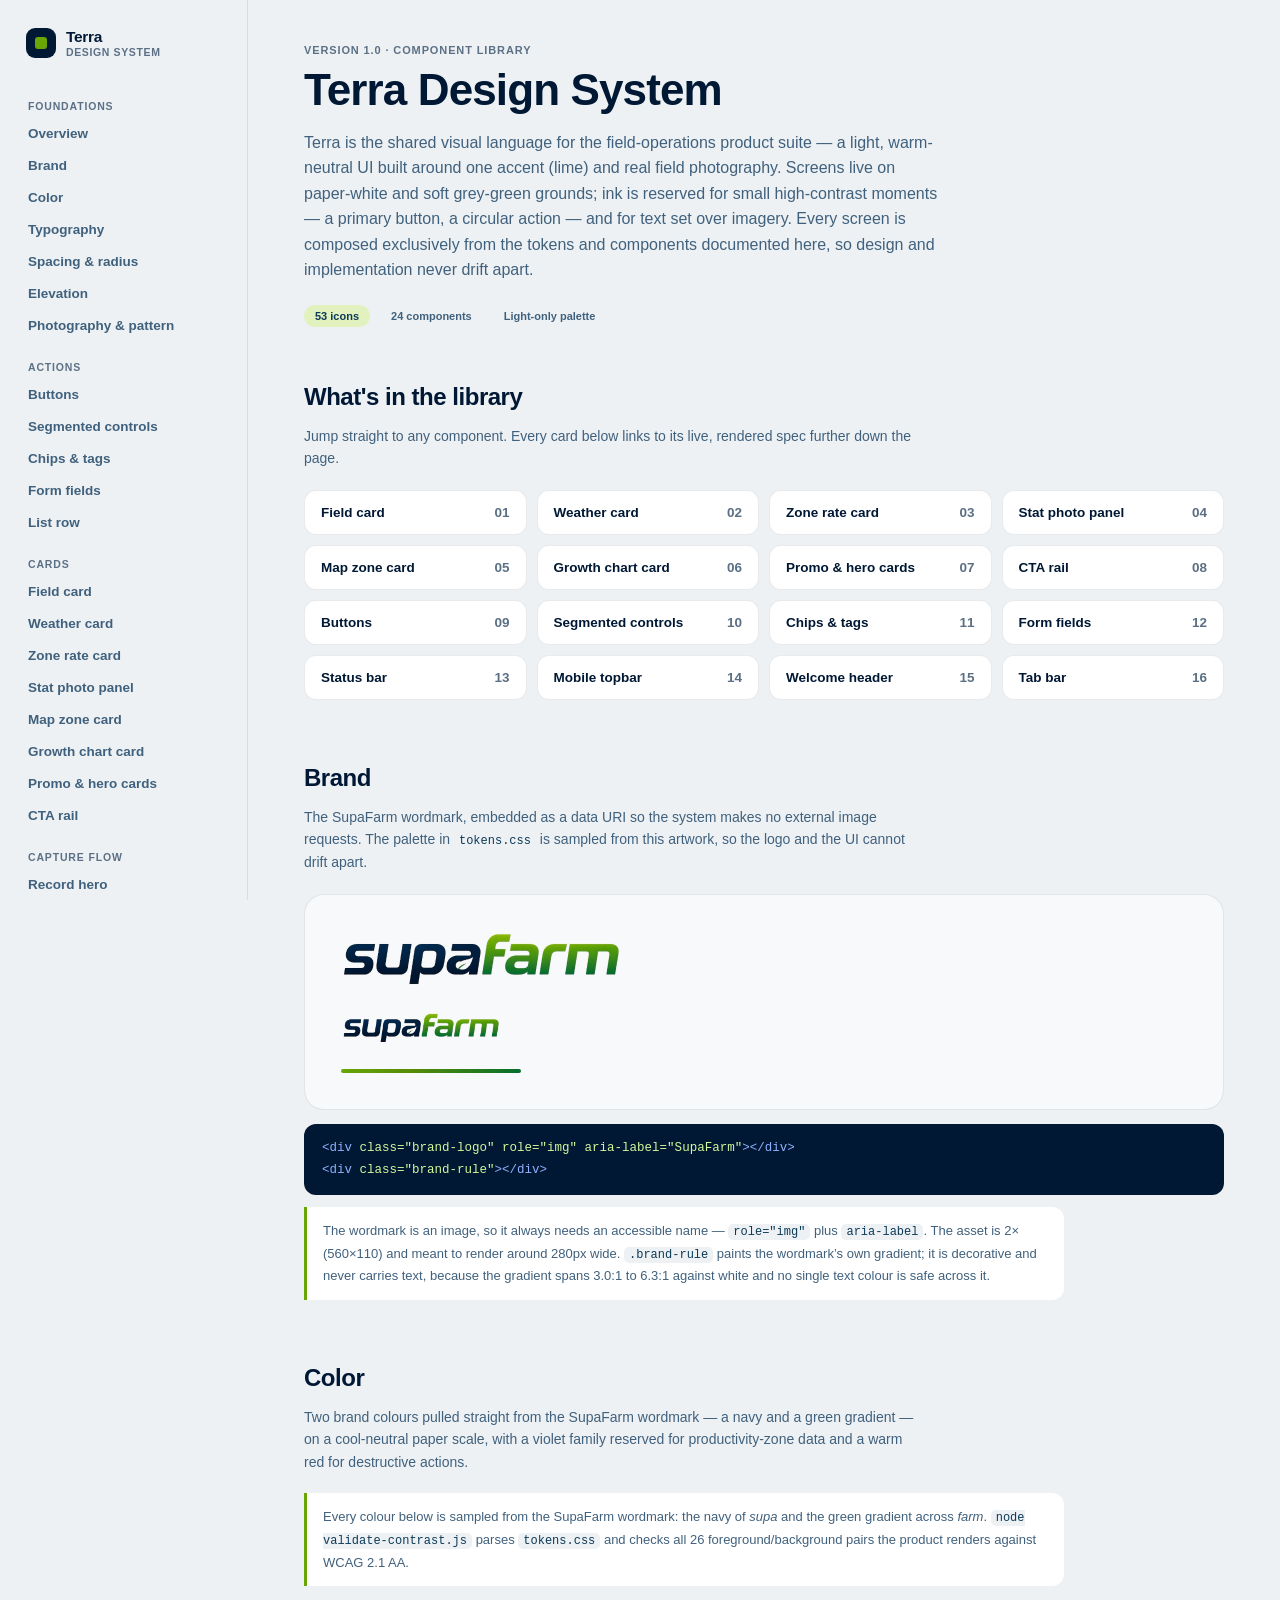
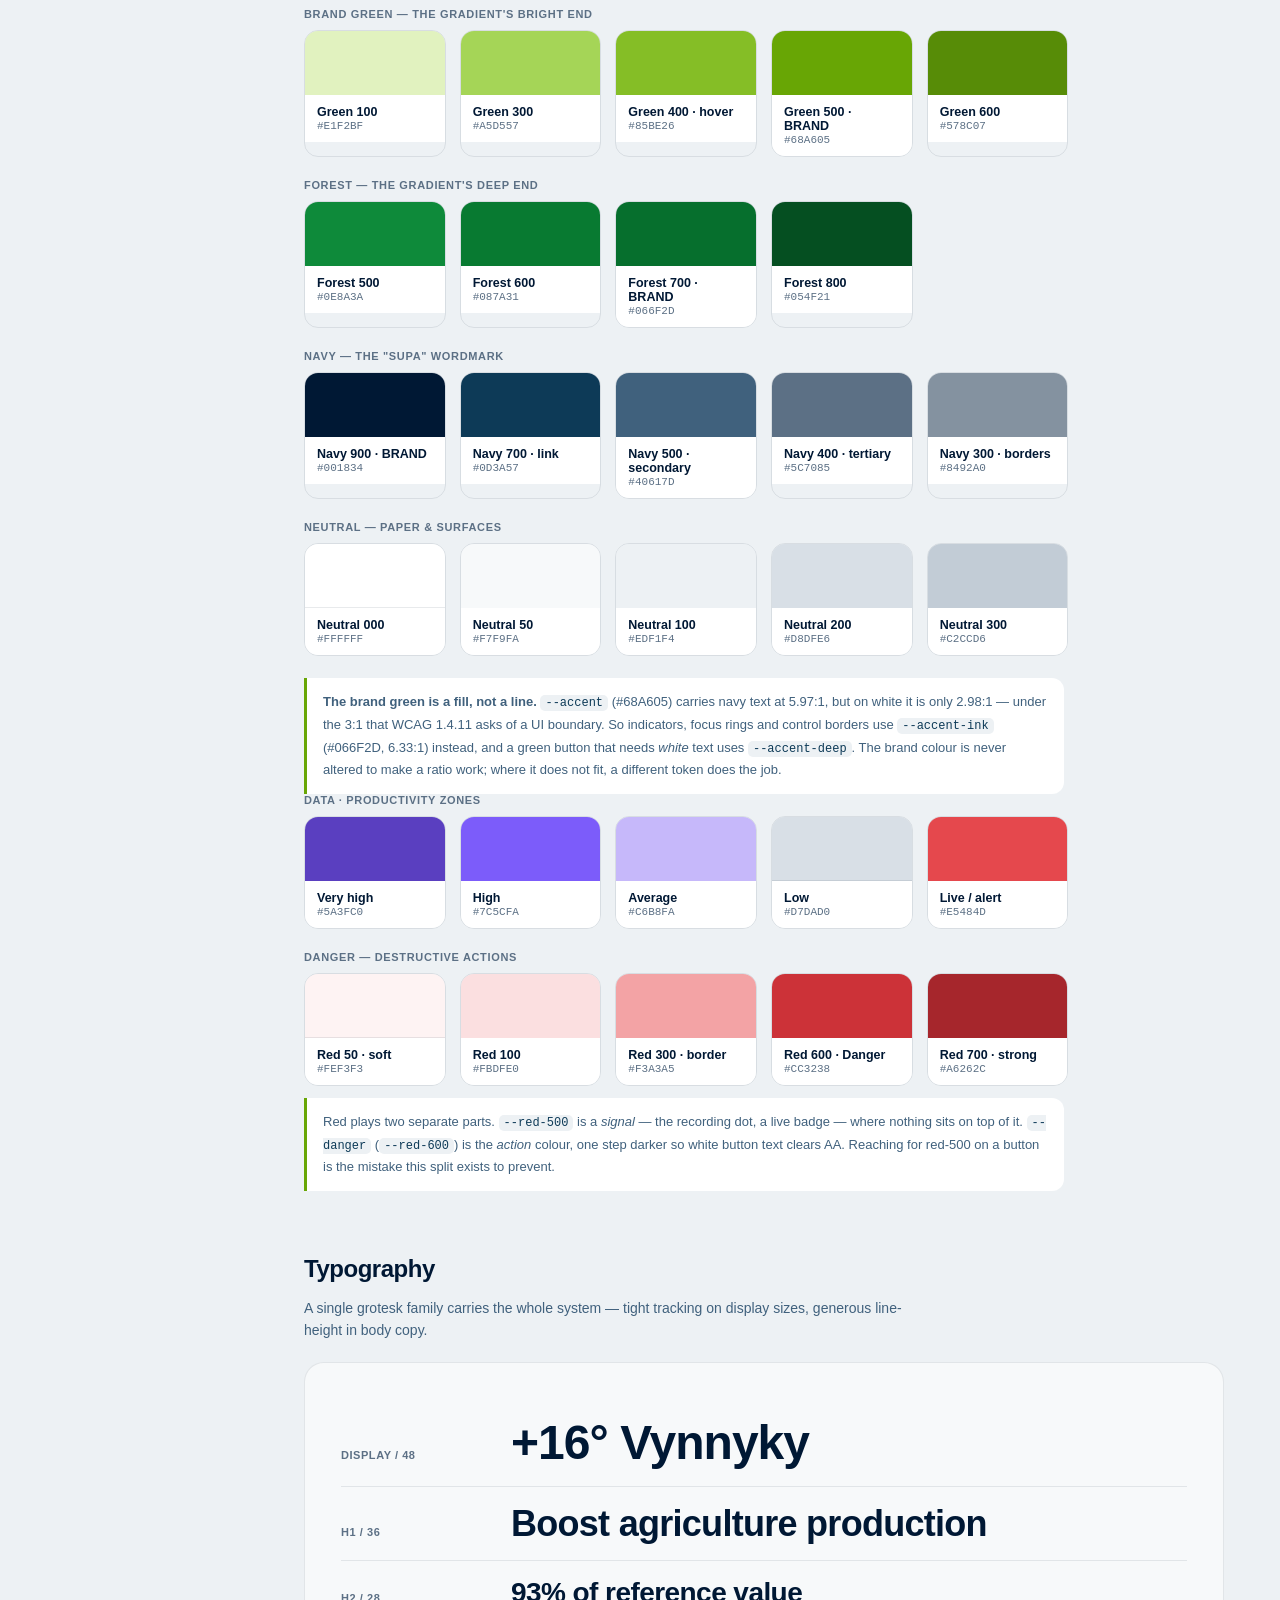
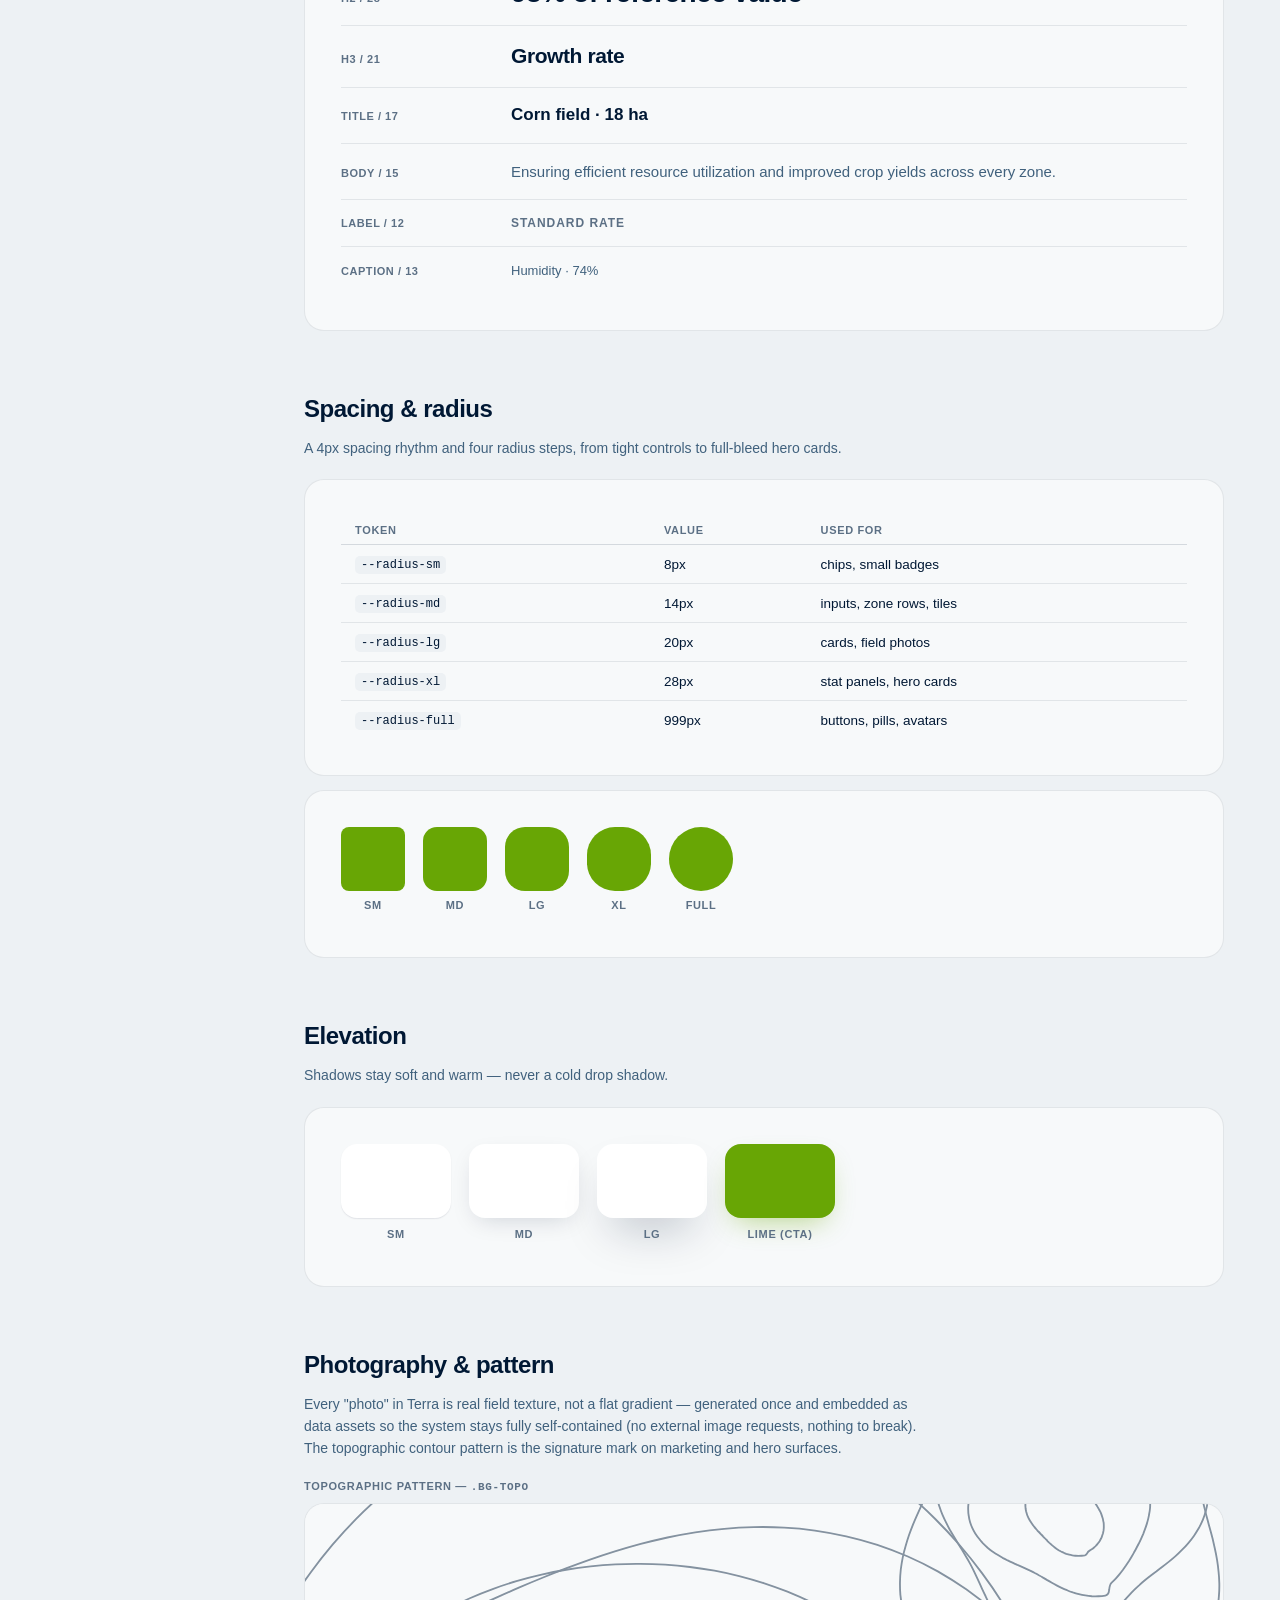
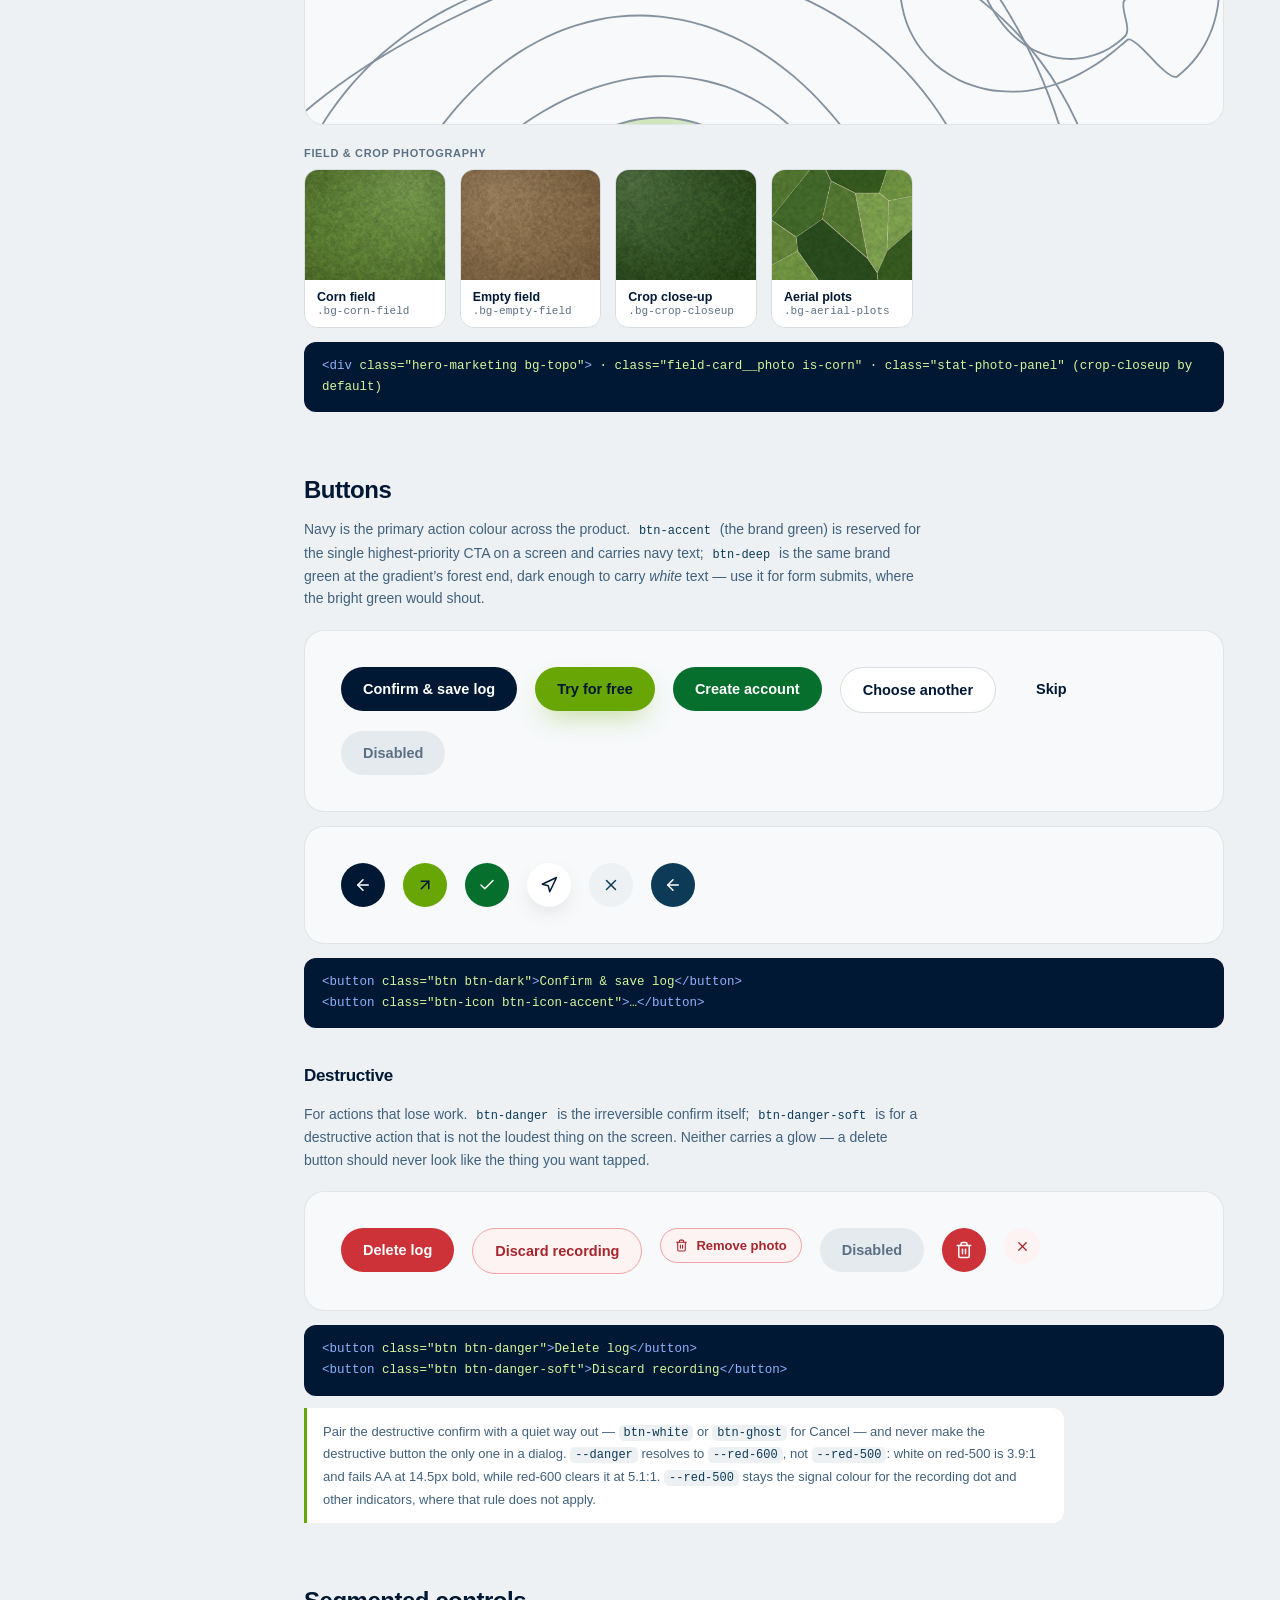
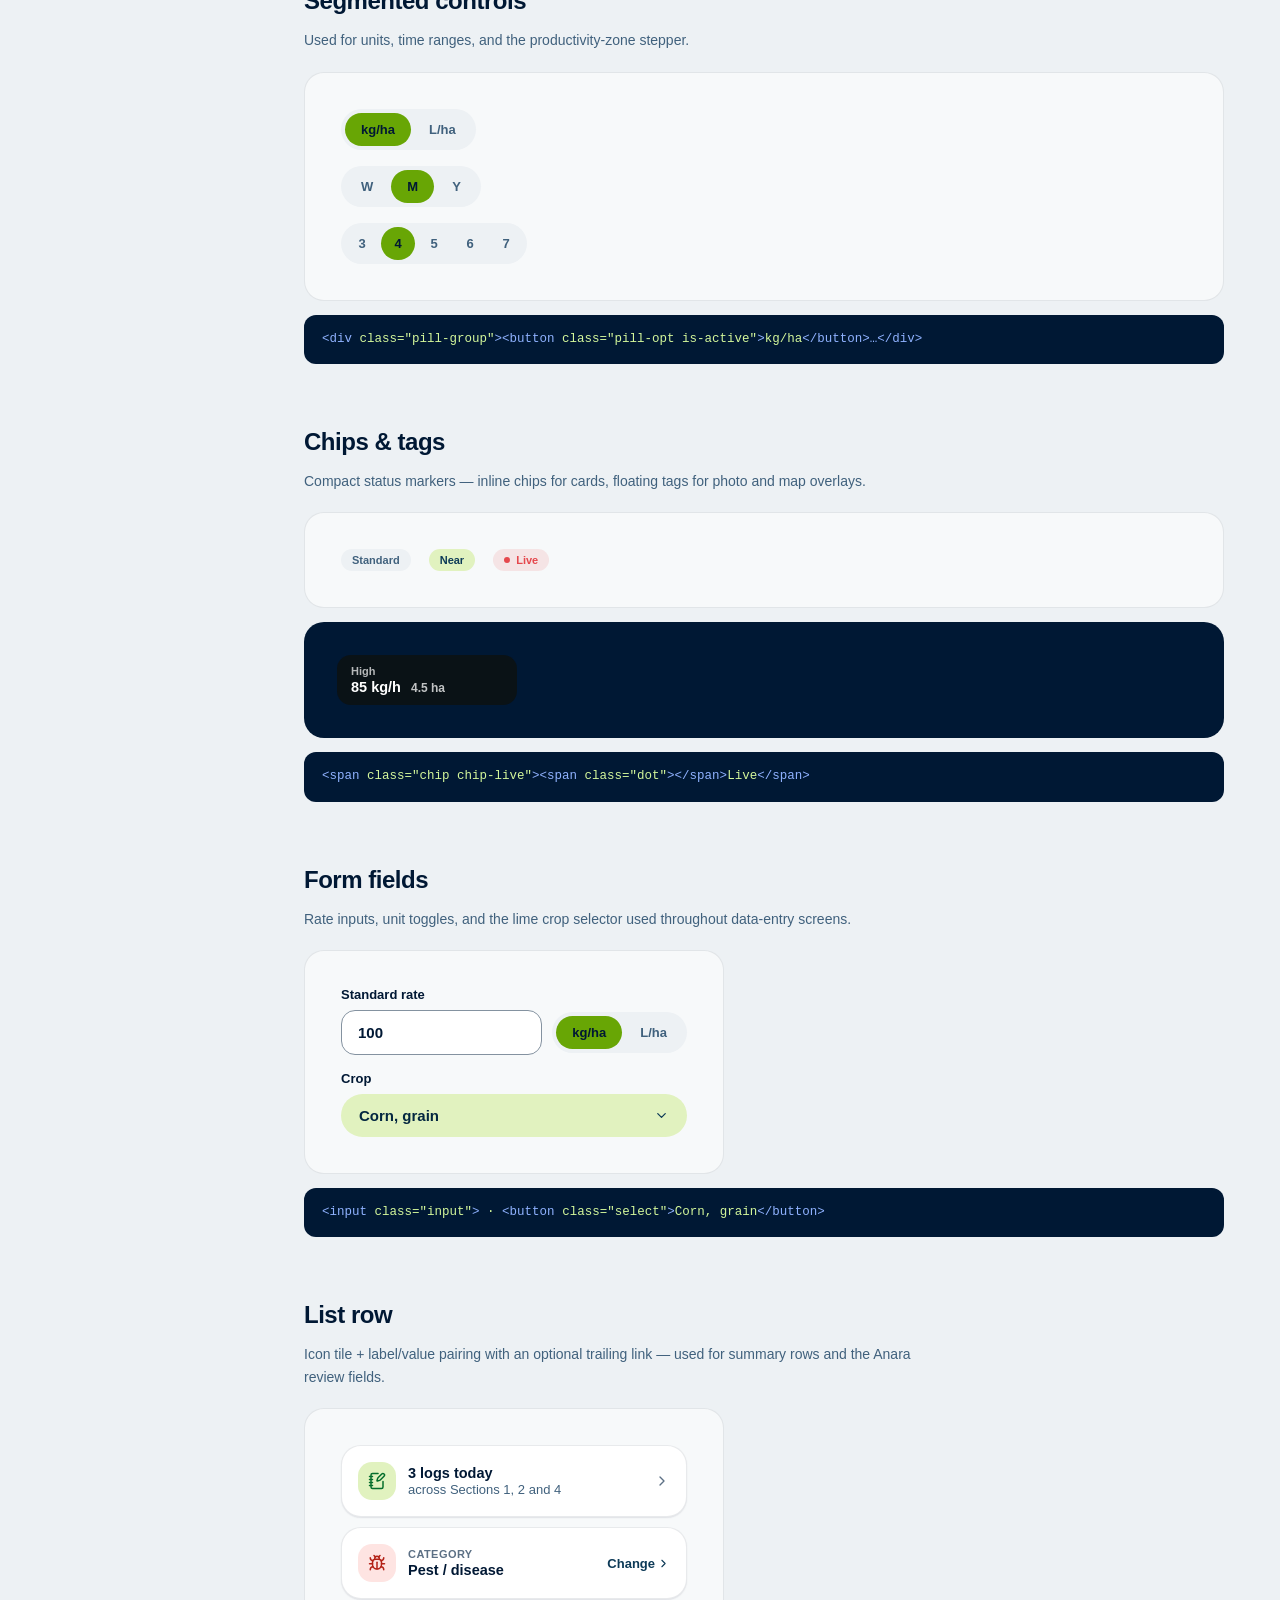
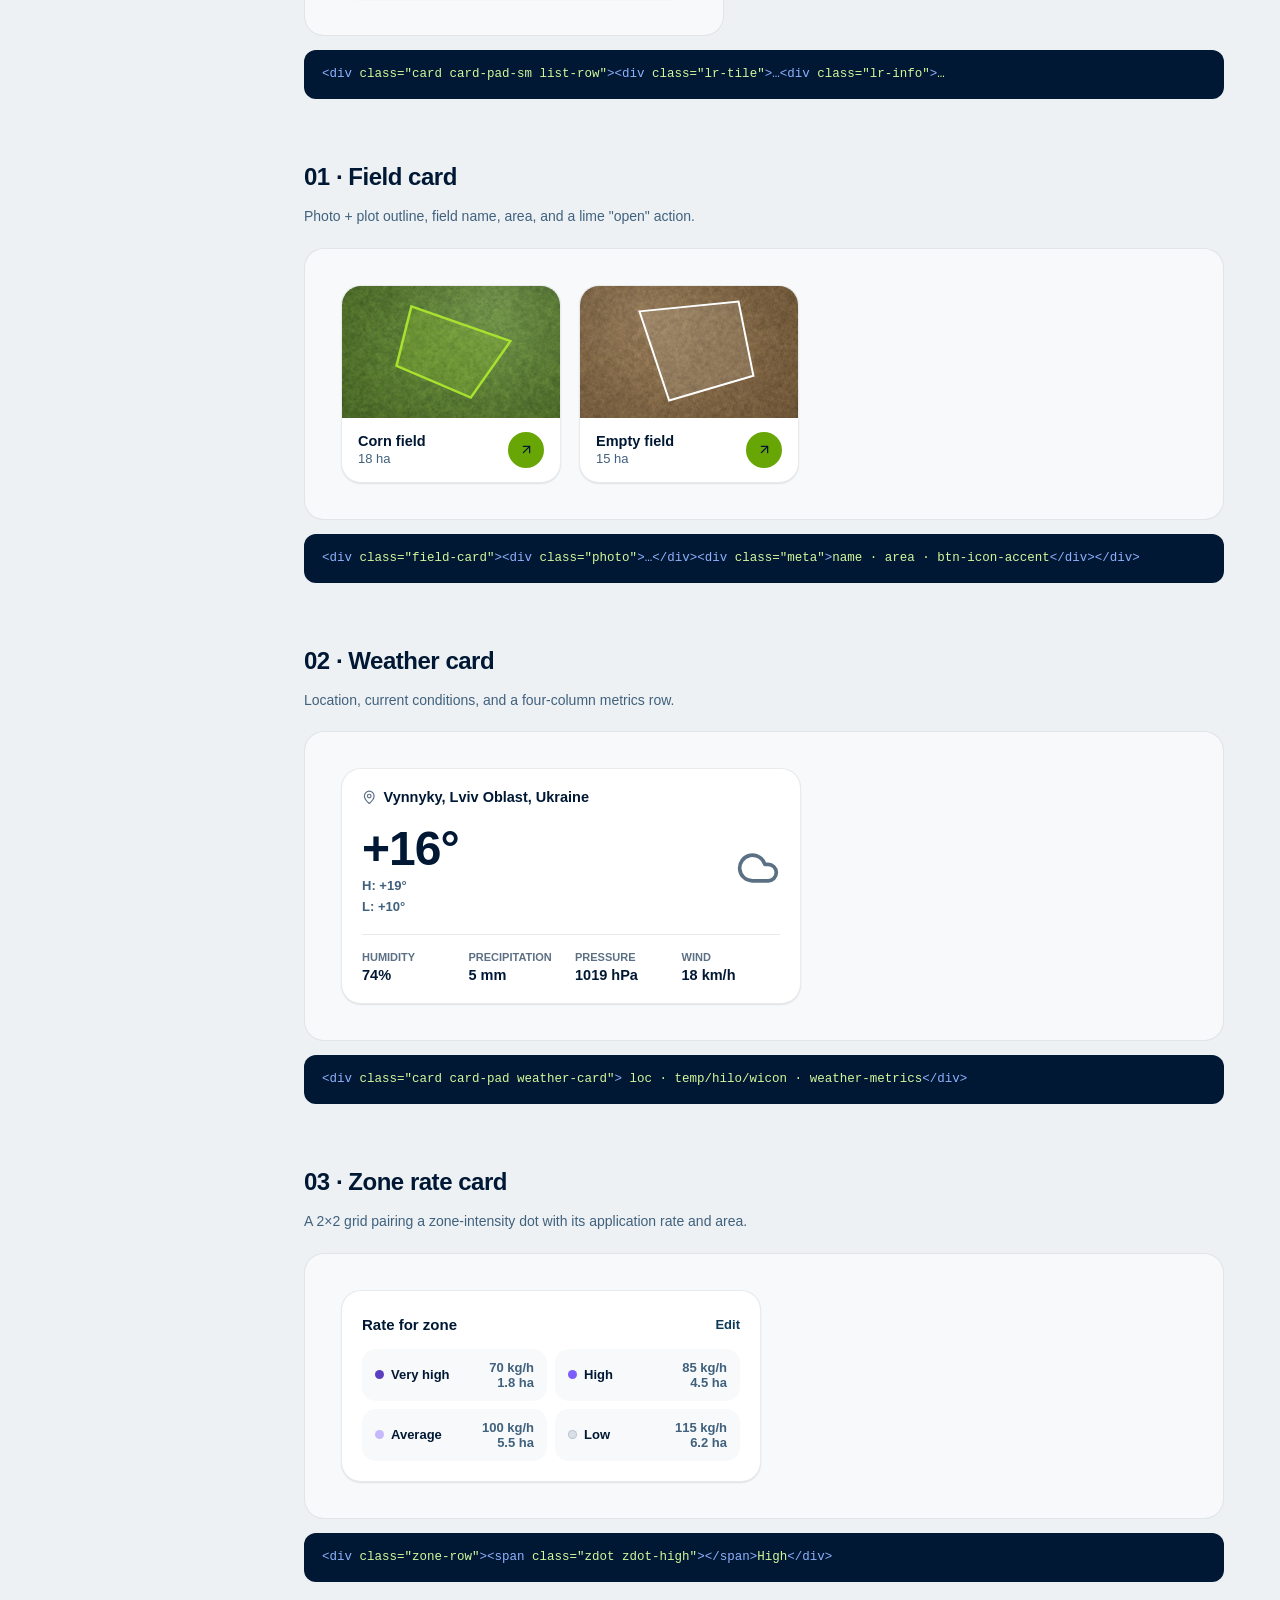
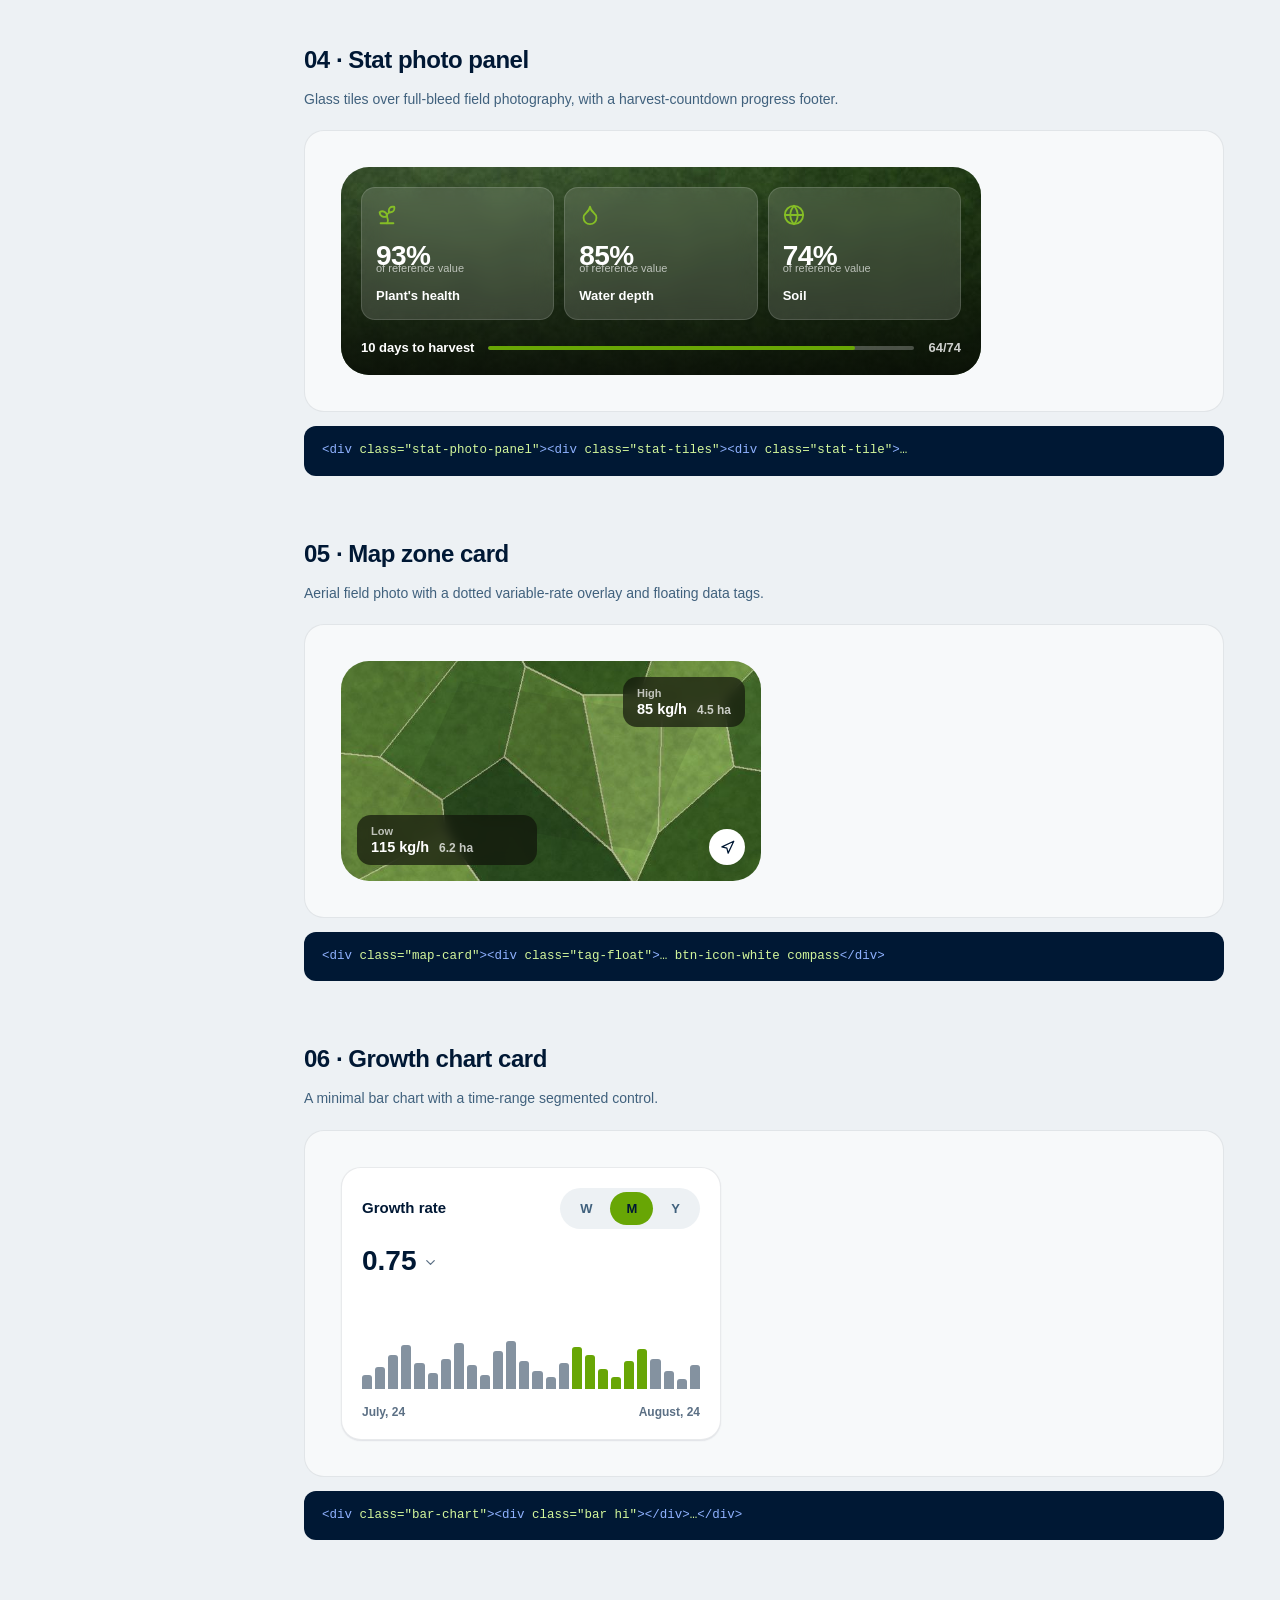
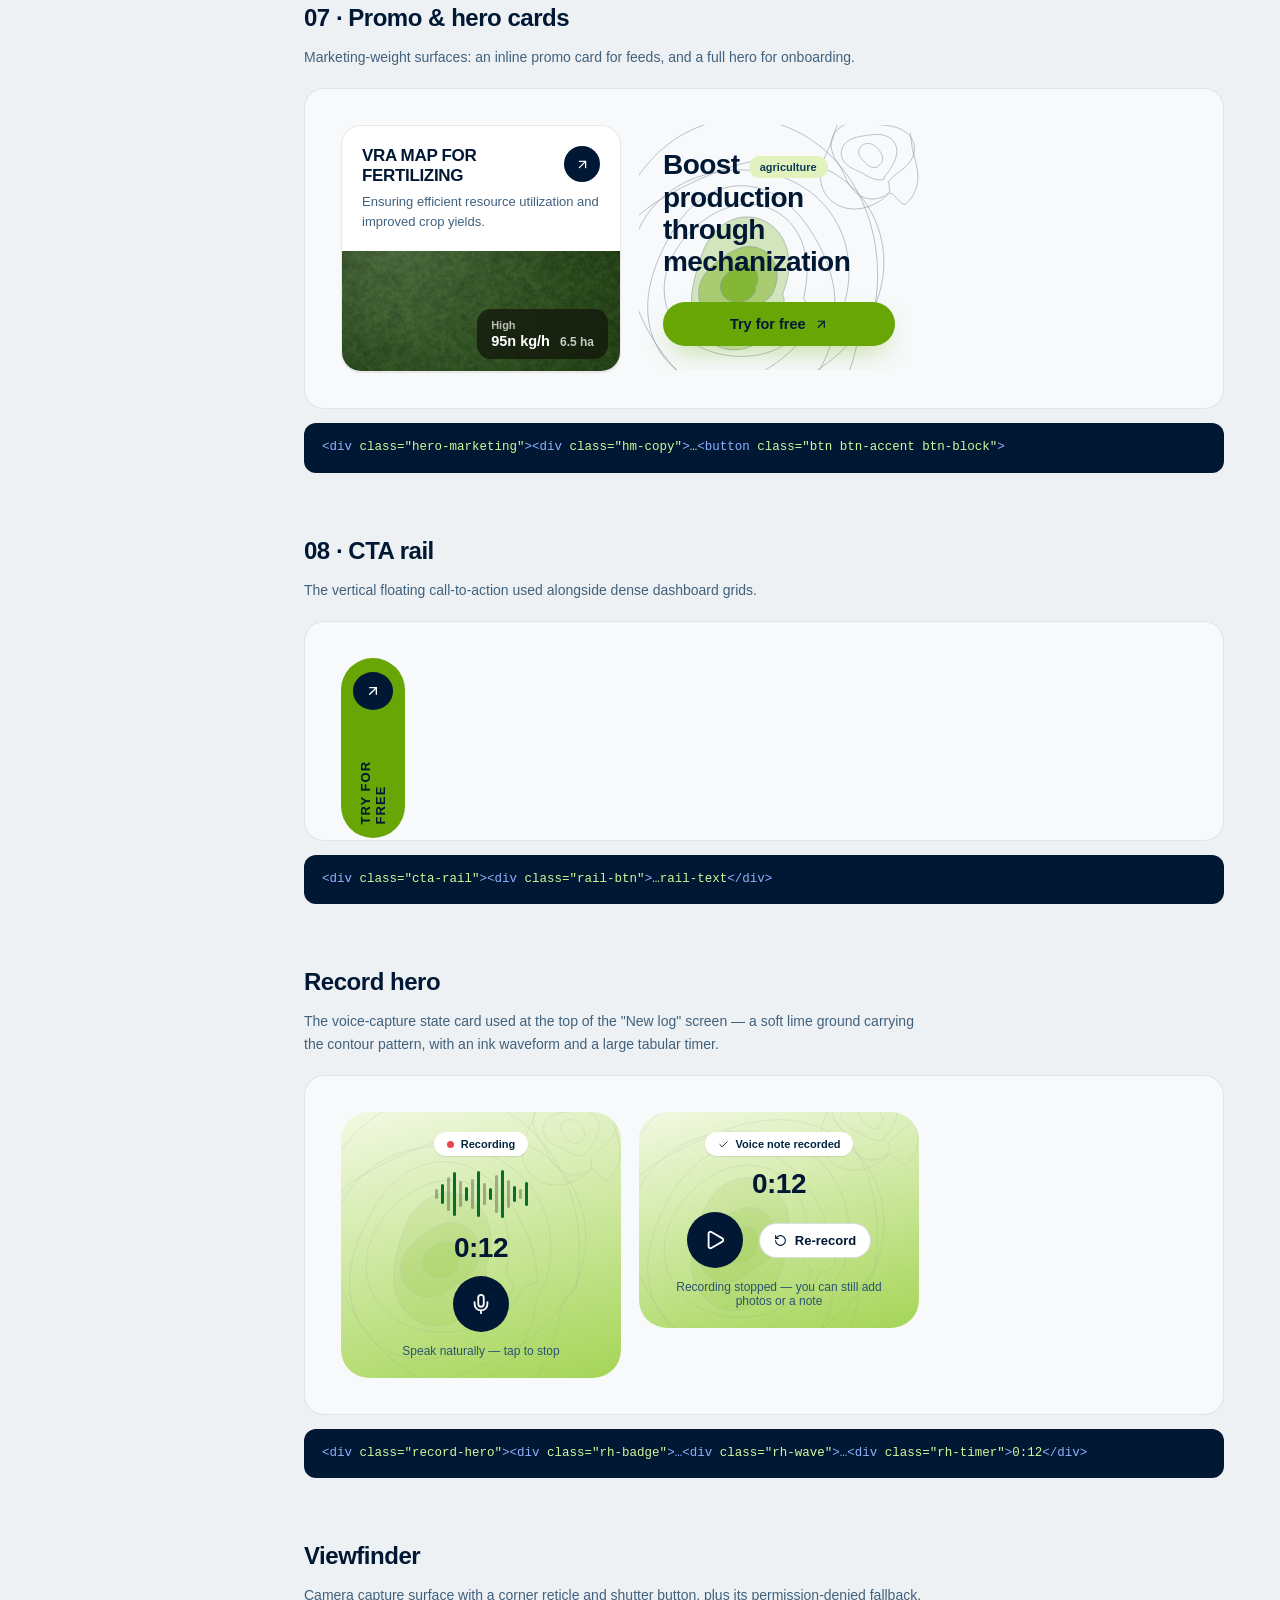
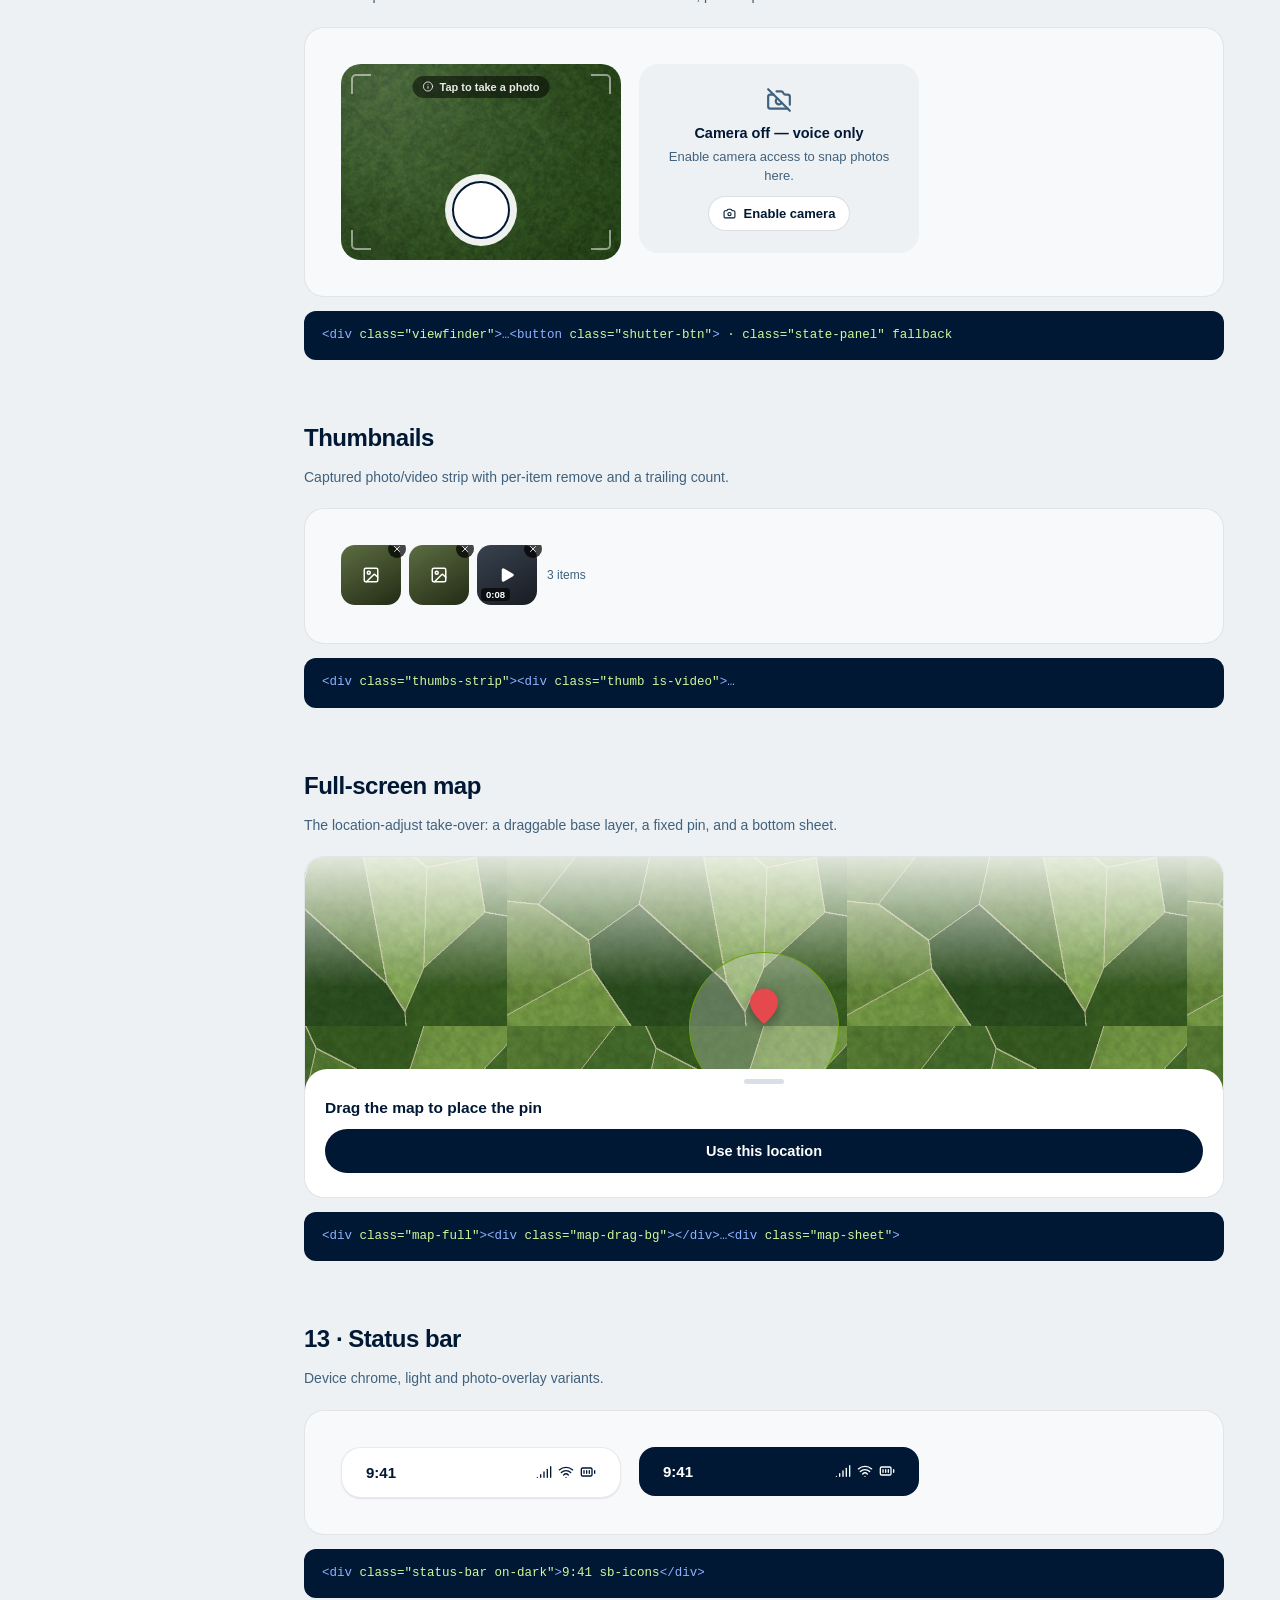
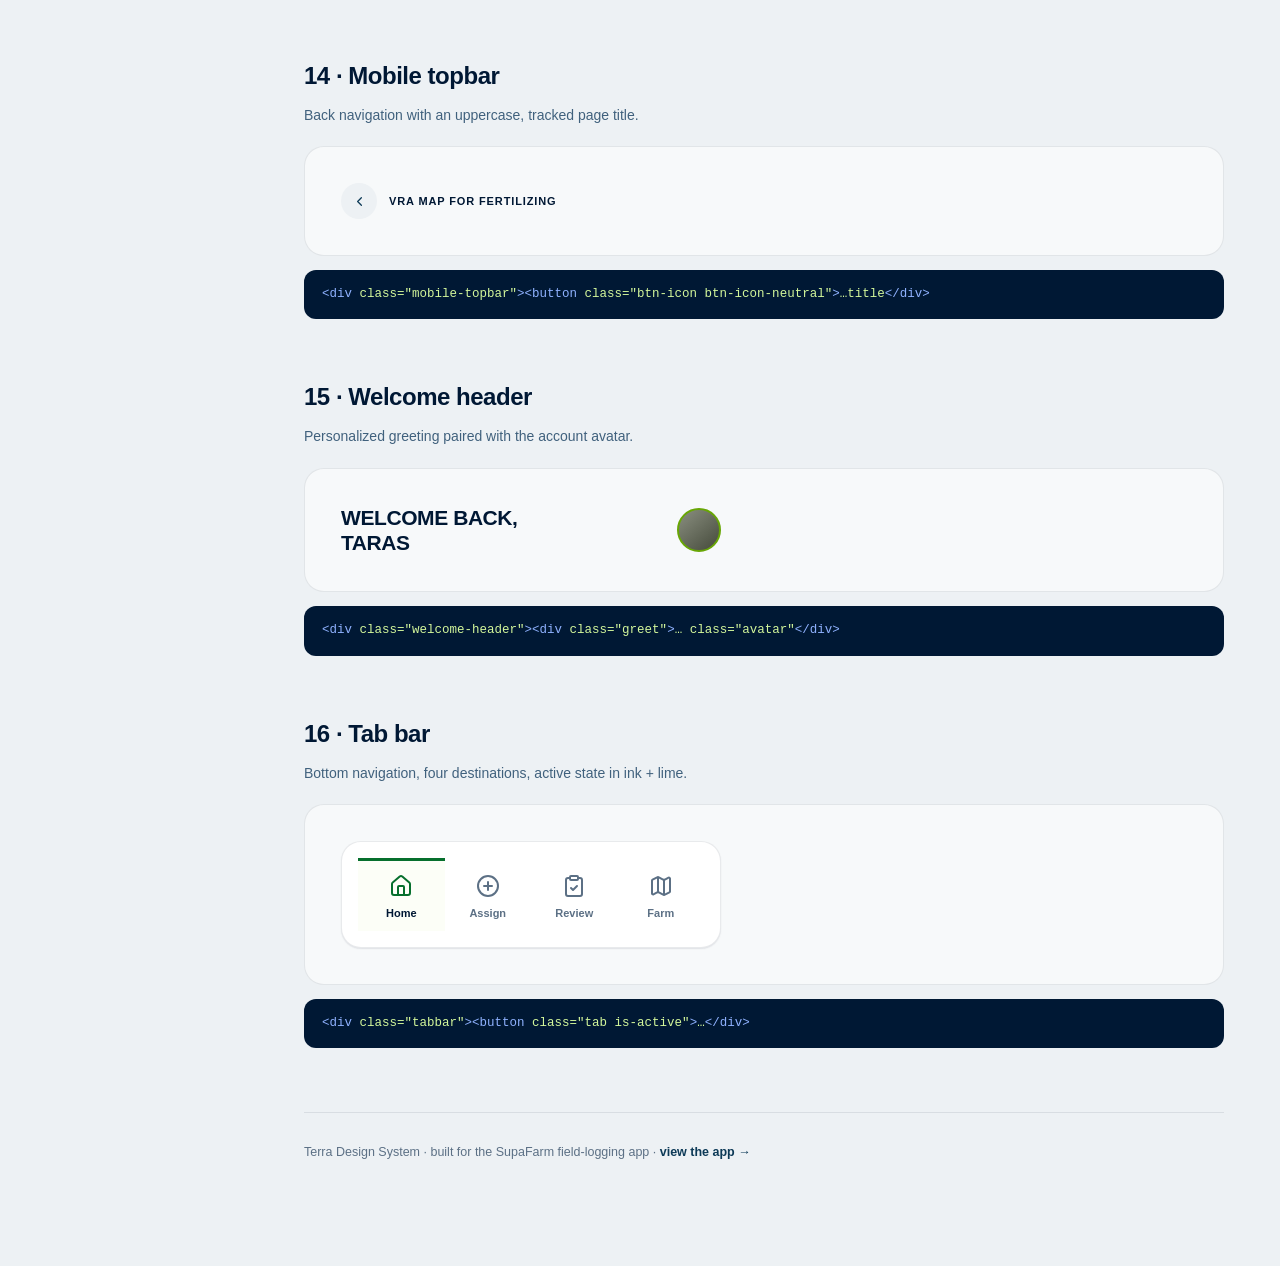
==== commit 7ec46b58: "Point the docs at the current app and make the validator portable capture-flow.html did not survive " ====
--- a/design-system/index.html
+++ b/design-system/index.html
@@ -171,7 +171,7 @@
     </div>
 
     <div class="nav-foot">
-      <a href="../capture-flow.html">→ Capture flow prototype</a>
+      <a href="../farm-app.html">→ SupaFarm app prototype</a>
       <a href="https://github.com/vrichie0406/task-rps" target="_blank" rel="noopener">→ Source on GitHub</a>
     </div>
   </nav>
@@ -756,7 +756,7 @@
     </section>
 
     <footer style="padding-top:32px; border-top:1px solid var(--border-subtle); color:var(--text-tertiary); font-size:12.5px;">
-      Terra Design System · built for the PalmTrack capture flow prototype · <a href="../capture-flow.html" style="color:var(--text-link); font-weight:700; text-decoration:none;">view the flow →</a>
+      Terra Design System · built for the SupaFarm field-logging app · <a href="../farm-app.html" style="color:var(--text-link); font-weight:700; text-decoration:none;">view the app →</a>
     </footer>
   </main>
 </div>
--- a/design-system/components.css
+++ b/design-system/components.css
@@ -1,7 +1,7 @@
 /*
   Terra — Component library
   Every class here is documented and rendered in /design-system/index.html.
-  Screens (e.g. /capture-flow.html) must compose UI only from these classes —
+  Screens (e.g. /farm-app.html) must compose UI only from these classes —
   no one-off styling of product screens.
 */
 
